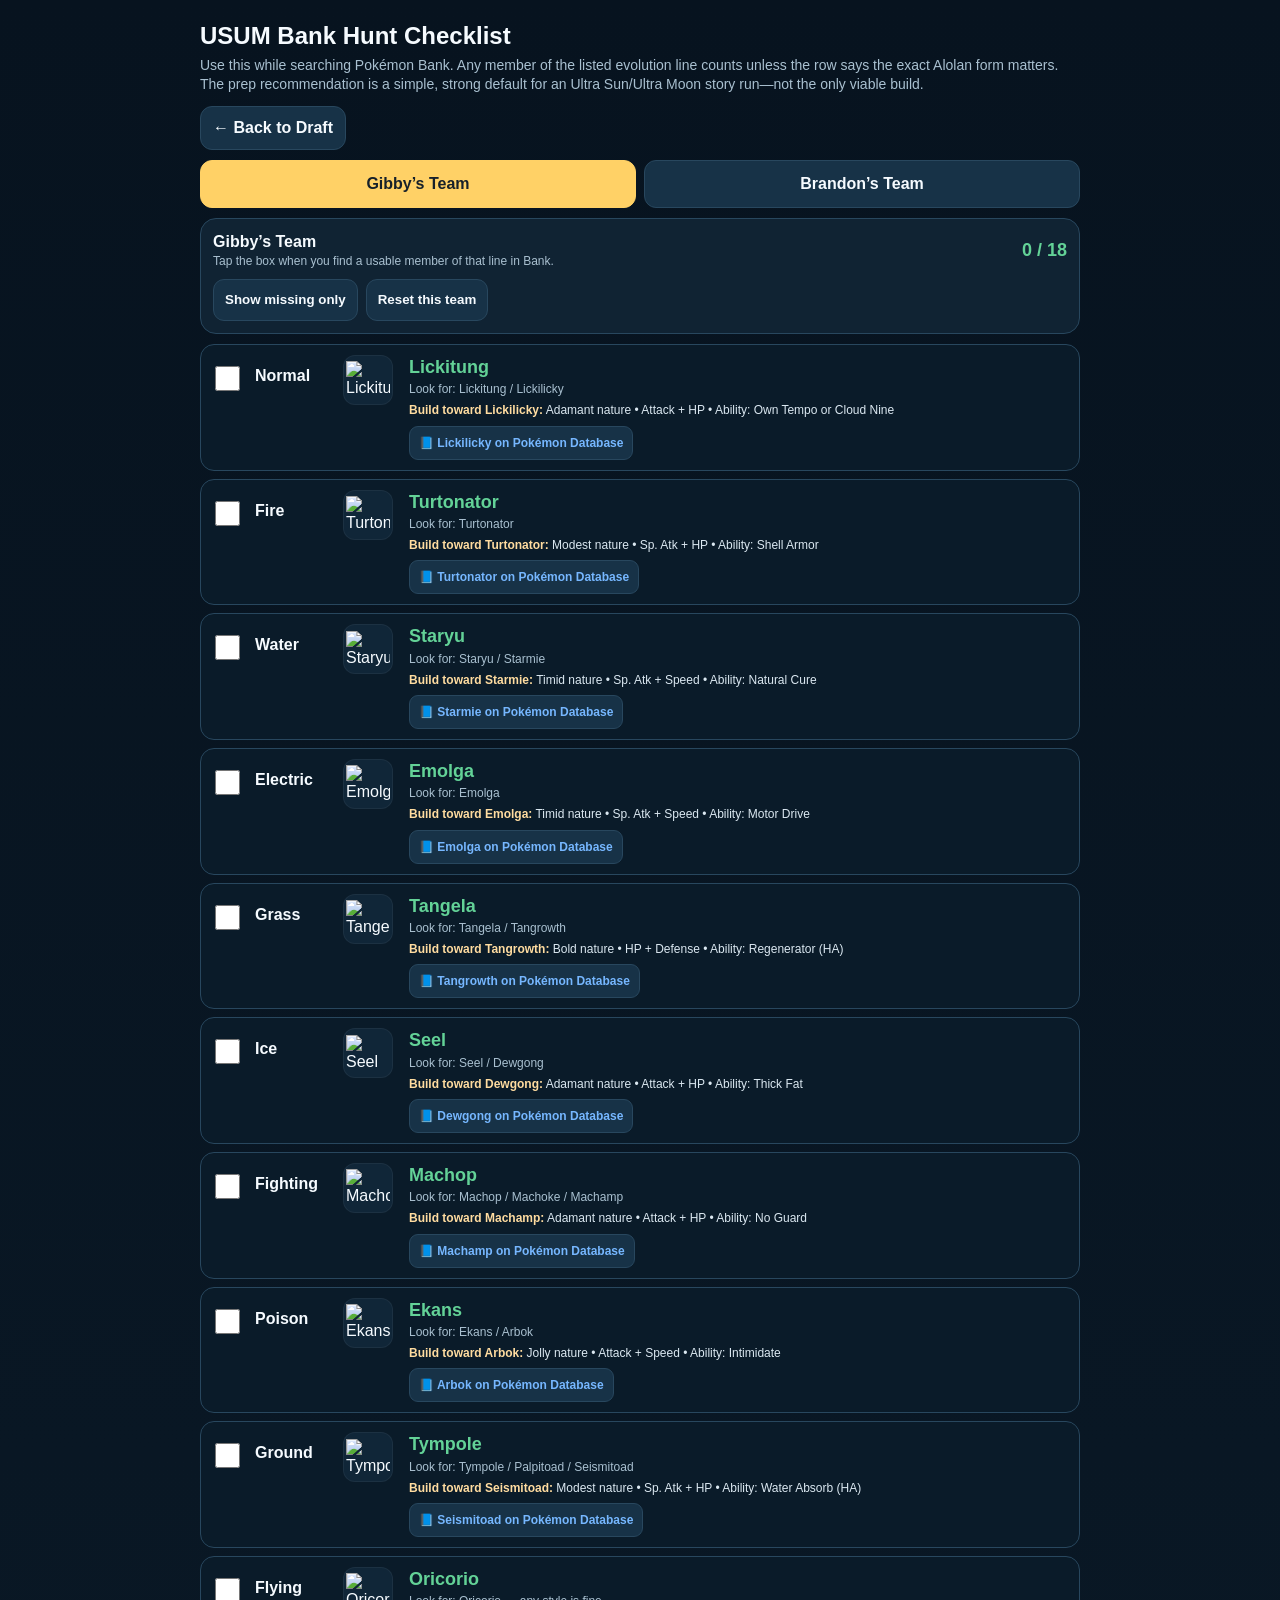
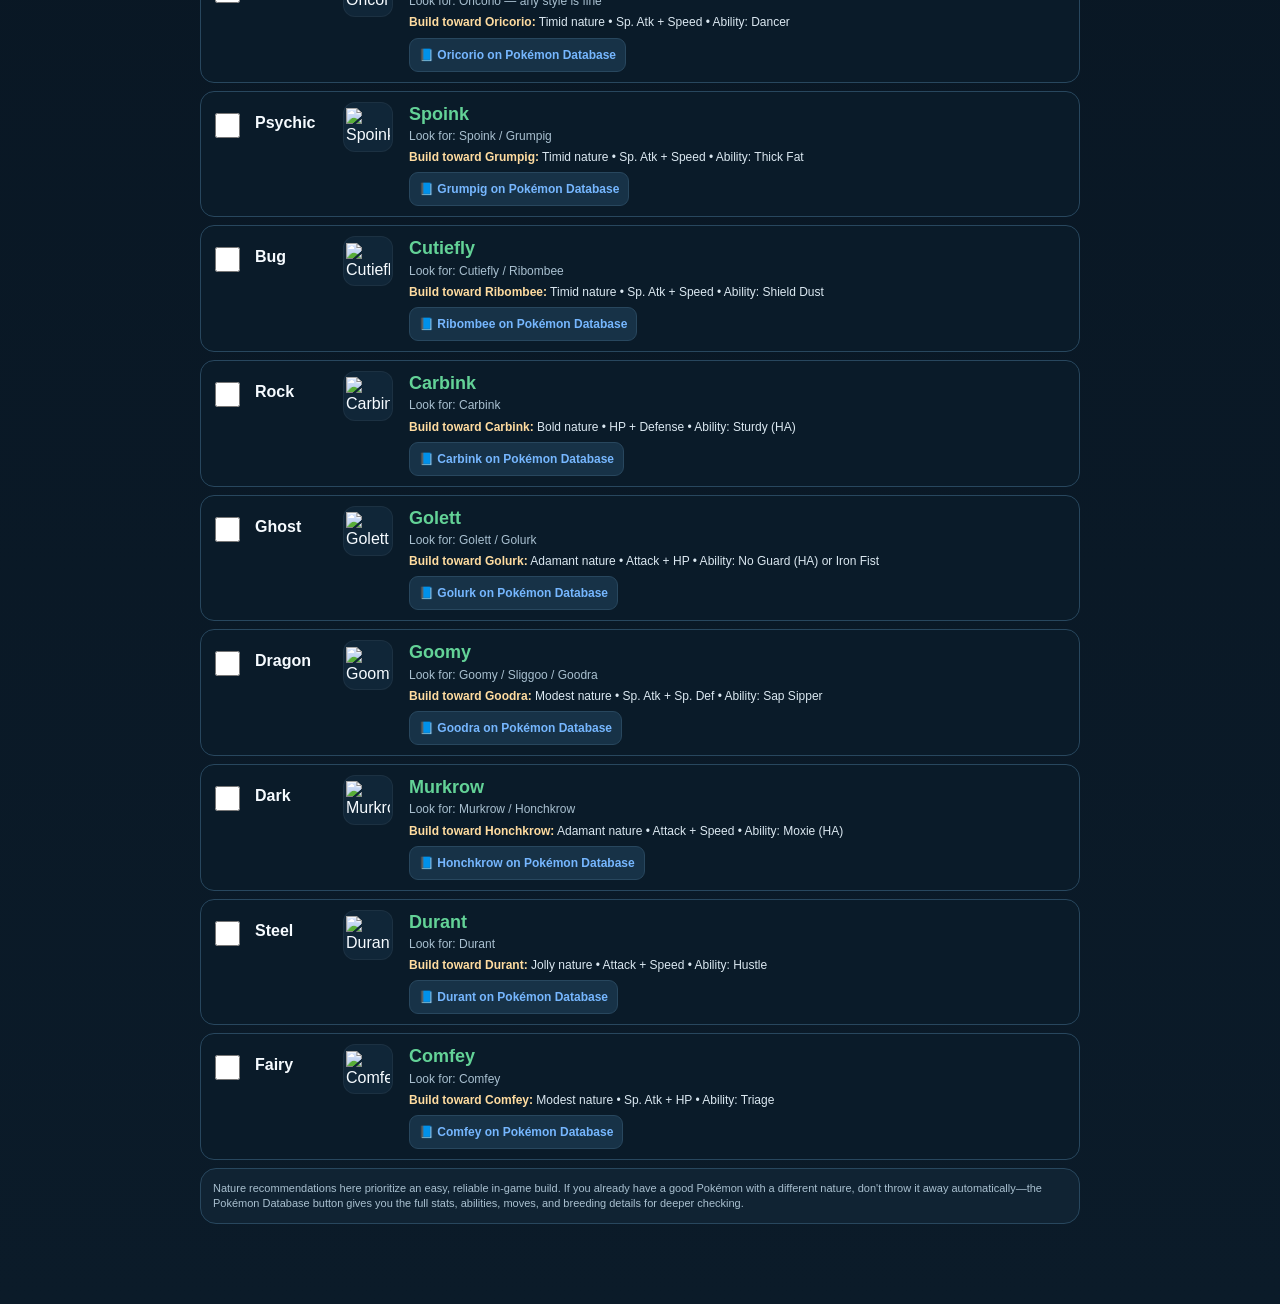
==== bank-checklist.html @ 27e20b9d "Add nature, stat focus, ability, and Pokemon Database links" ====
<!doctype html>
<html lang="en">
<head>
<meta charset="utf-8">
<meta name="viewport" content="width=device-width,initial-scale=1,viewport-fit=cover">
<meta name="theme-color" content="#07131f">
<title>USUM Bank Hunt Checklist</title>
<style>
:root{--bg:#07131f;--panel:#102333;--panel2:#0a1b29;--line:#28475e;--text:#f6fbff;--muted:#a9c0d0;--accent:#ffd166;--good:#63d297;--blue:#76b7ff}
*{box-sizing:border-box}body{margin:0;background:linear-gradient(180deg,#07131f,#0b1b29);color:var(--text);font:16px/1.35 -apple-system,BlinkMacSystemFont,"Segoe UI",Roboto,Arial,sans-serif}
.app{max-width:900px;margin:auto;padding:12px 10px 70px}h1{font-size:24px;margin:8px 0 4px}.sub{color:var(--muted);font-size:14px;margin-bottom:12px}
.nav{display:flex;gap:8px;flex-wrap:wrap;margin-bottom:10px}.btn{display:inline-flex;align-items:center;justify-content:center;min-height:44px;padding:9px 12px;border-radius:12px;border:1px solid var(--line);background:#173247;color:var(--text);text-decoration:none;font-weight:800}
.tabs{display:grid;grid-template-columns:1fr 1fr;gap:8px;margin:10px 0}.tabs button{min-height:48px;border-radius:12px;border:1px solid var(--line);background:#173247;color:var(--text);font-weight:900;font-size:16px}.tabs button.active{background:var(--accent);color:#16202a;border-color:var(--accent)}
.card{background:var(--panel);border:1px solid var(--line);border-radius:16px;padding:12px;margin:10px 0}
.progress{display:flex;justify-content:space-between;gap:10px;align-items:center}.count{font-size:18px;font-weight:900;color:var(--good)}.small{font-size:12px;color:var(--muted)}
.controls{display:flex;gap:8px;flex-wrap:wrap;margin-top:10px}.controls button{min-height:42px;padding:8px 11px;border-radius:11px;border:1px solid var(--line);background:#173247;color:var(--text);font-weight:800}
.list{display:grid;gap:8px}.row{display:grid;grid-template-columns:34px 78px 56px 1fr;gap:10px;align-items:start;background:var(--panel2);border:1px solid var(--line);border-radius:14px;padding:10px;min-height:92px}.row.done{opacity:.55}.row input{width:25px;height:25px;accent-color:#ffd166;margin-top:11px}.type{font-weight:900;margin-top:10px}.sprite{width:50px;height:50px;display:flex;align-items:center;justify-content:center;border-radius:12px;background:#102638;border:1px solid rgba(255,255,255,.05)}.sprite img{max-width:44px;max-height:44px}
.name{font-size:18px;font-weight:850;color:var(--good)}.line{font-size:12px;color:var(--muted);margin-top:2px}.prep{font-size:12px;color:#dbe8f1;margin-top:5px}.prep strong{color:#ffdca0}.exact{font-size:11px;color:#ffdca0;margin-top:4px}
.rowlinks{display:flex;gap:7px;flex-wrap:wrap;margin-top:7px}.db{display:inline-flex;align-items:center;min-height:34px;padding:6px 9px;border-radius:9px;background:#173247;border:1px solid var(--line);color:var(--blue);text-decoration:none;font-size:12px;font-weight:900}.db:active{transform:scale(.98)}
.note{margin-top:8px;color:var(--muted);font-size:11px}
@media(max-width:520px){.row{grid-template-columns:32px 64px 46px 1fr;gap:7px;padding:8px}.type{font-size:13px}.name{font-size:16px}.sprite{width:44px;height:44px}.sprite img{max-width:38px;max-height:38px}.prep,.line{font-size:11px}.db{font-size:11px}}
</style>
</head>
<body><div class="app">
<h1>USUM Bank Hunt Checklist</h1>
<div class="sub">Use this while searching Pokémon Bank. Any member of the listed evolution line counts unless the row says the exact Alolan form matters. The prep recommendation is a simple, strong default for an Ultra Sun/Ultra Moon story run—not the only viable build.</div>
<div class="nav"><a class="btn" href="./">← Back to Draft</a></div>
<div class="tabs"><button id="gibbyTab" class="active">Gibby’s Team</button><button id="brandonTab">Brandon’s Team</button></div>
<div class="card">
  <div class="progress"><div><strong id="teamTitle">Gibby’s Team</strong><div class="small">Tap the box when you find a usable member of that line in Bank.</div></div><div class="count" id="count">0 / 18</div></div>
  <div class="controls"><button id="missingOnly">Show missing only</button><button id="reset">Reset this team</button></div>
</div>
<div class="list" id="list"></div>
<div class="card note">Nature recommendations here prioritize an easy, reliable in-game build. If you already have a good Pokémon with a different nature, don't throw it away automatically—the Pokémon Database button gives you the full stats, abilities, moves, and breeding details for deeper checking.</div>
</div>
<script>
var TEAMS={
 gibby:[
  ["Normal","Lickitung","Lickitung / Lickilicky",108,false,"Lickilicky","Adamant","Attack + HP","Own Tempo or Cloud Nine","lickilicky"],
  ["Fire","Turtonator","Turtonator",776,false,"Turtonator","Modest","Sp. Atk + HP","Shell Armor","turtonator"],
  ["Water","Staryu","Staryu / Starmie",120,false,"Starmie","Timid","Sp. Atk + Speed","Natural Cure","starmie"],
  ["Electric","Emolga","Emolga",587,false,"Emolga","Timid","Sp. Atk + Speed","Motor Drive","emolga"],
  ["Grass","Tangela","Tangela / Tangrowth",114,false,"Tangrowth","Bold","HP + Defense","Regenerator (HA)","tangrowth"],
  ["Ice","Seel","Seel / Dewgong",86,false,"Dewgong","Adamant","Attack + HP","Thick Fat","dewgong"],
  ["Fighting","Machop","Machop / Machoke / Machamp",66,false,"Machamp","Adamant","Attack + HP","No Guard","machamp"],
  ["Poison","Ekans","Ekans / Arbok",23,false,"Arbok","Jolly","Attack + Speed","Intimidate","arbok"],
  ["Ground","Tympole","Tympole / Palpitoad / Seismitoad",535,false,"Seismitoad","Modest","Sp. Atk + HP","Water Absorb (HA)","seismitoad"],
  ["Flying","Oricorio","Oricorio — any style is fine",741,false,"Oricorio","Timid","Sp. Atk + Speed","Dancer","oricorio"],
  ["Psychic","Spoink","Spoink / Grumpig",325,false,"Grumpig","Timid","Sp. Atk + Speed","Thick Fat","grumpig"],
  ["Bug","Cutiefly","Cutiefly / Ribombee",742,false,"Ribombee","Timid","Sp. Atk + Speed","Shield Dust","ribombee"],
  ["Rock","Carbink","Carbink",703,false,"Carbink","Bold","HP + Defense","Sturdy (HA)","carbink"],
  ["Ghost","Golett","Golett / Golurk",622,false,"Golurk","Adamant","Attack + HP","No Guard (HA) or Iron Fist","golurk"],
  ["Dragon","Goomy","Goomy / Sliggoo / Goodra",704,false,"Goodra","Modest","Sp. Atk + Sp. Def","Sap Sipper","goodra"],
  ["Dark","Murkrow","Murkrow / Honchkrow",198,false,"Honchkrow","Adamant","Attack + Speed","Moxie (HA)","honchkrow"],
  ["Steel","Durant","Durant",632,false,"Durant","Jolly","Attack + Speed","Hustle","durant"],
  ["Fairy","Comfey","Comfey",764,false,"Comfey","Modest","Sp. Atk + HP","Triage","comfey"]
 ],
 brandon:[
  ["Normal","Kecleon","Kecleon",352,false,"Kecleon","Adamant","Attack + HP","Protean (HA)","kecleon"],
  ["Fire","Heatmor","Heatmor",631,false,"Heatmor","Modest","Sp. Atk + HP","Flash Fire","heatmor"],
  ["Water","Pyukumuku","Pyukumuku",771,false,"Pyukumuku","Bold","HP + Defense","Unaware (HA)","pyukumuku"],
  ["Electric","Pachirisu","Pachirisu",417,false,"Pachirisu","Careful","HP + Sp. Def","Volt Absorb (HA)","pachirisu"],
  ["Grass","Petilil","Petilil / Lilligant",548,false,"Lilligant","Timid","Sp. Atk + Speed","Own Tempo","lilligant"],
  ["Ice","Eevee","Eevee / Glaceon",133,false,"Glaceon","Modest","Sp. Atk + HP","Snow Cloak","glaceon"],
  ["Fighting","Makuhita","Makuhita / Hariyama",296,false,"Hariyama","Adamant","Attack + HP","Guts","hariyama"],
  ["Poison","Grimer (Alolan)","Alolan Grimer / Alolan Muk",88,true,"Alolan Muk","Careful","HP + Sp. Def","Poison Touch","muk"],
  ["Ground","Sandygast","Sandygast / Palossand",769,false,"Palossand","Bold","HP + Defense","Water Compaction","palossand"],
  ["Flying","Chatot","Chatot",441,false,"Chatot","Timid","Sp. Atk + Speed","Keen Eye or Tangled Feet","chatot"],
  ["Psychic","Bruxish","Bruxish",779,false,"Bruxish","Jolly","Attack + Speed","Strong Jaw","bruxish"],
  ["Bug","Wimpod","Wimpod / Golisopod",767,false,"Golisopod","Adamant","Attack + HP","Emergency Exit","golisopod"],
  ["Rock","Shuckle","Shuckle",213,false,"Shuckle","Bold","HP + Defense","Sturdy","shuckle"],
  ["Ghost","Misdreavus","Misdreavus / Mismagius",200,false,"Mismagius","Timid","Sp. Atk + Speed","Levitate","mismagius"],
  ["Dragon","Exeggcute","Exeggcute / Alolan Exeggutor",102,false,"Alolan Exeggutor","Modest","Sp. Atk + HP","Harvest (HA)","exeggutor"],
  ["Dark","Meowth (Alolan)","Alolan Meowth / Alolan Persian",52,true,"Alolan Persian","Timid","Speed + HP / Sp. Atk","Fur Coat","persian"],
  ["Steel","Togedemaru","Togedemaru",777,false,"Togedemaru","Jolly","Attack + Speed","Iron Barbs or Lightning Rod","togedemaru"],
  ["Fairy","Swirlix","Swirlix / Slurpuff",684,false,"Slurpuff","Adamant","Attack + Speed","Unburden (HA)","slurpuff"]
 ]
};
var active="gibby",missing=false;
var key="usum-bank-hunt-v1";
var saved=JSON.parse(localStorage.getItem(key)||'{"gibby":[],"brandon":[]}');
saved.gibby=saved.gibby||[];saved.brandon=saved.brandon||[];
function spriteUrl(n,name){
 var ids={"Grimer (Alolan)":"grimeralola","Meowth (Alolan)":"meowthalola"};
 return ids[name] ? "https://play.pokemonshowdown.com/sprites/dex/"+ids[name]+".png" : "https://raw.githubusercontent.com/PokeAPI/sprites/master/sprites/pokemon/"+n+".png";
}
function dbUrl(slug){return "https://pokemondb.net/pokedex/"+slug}
function save(){localStorage.setItem(key,JSON.stringify(saved))}
function render(){
 document.getElementById("gibbyTab").classList.toggle("active",active==="gibby");
 document.getElementById("brandonTab").classList.toggle("active",active==="brandon");
 document.getElementById("teamTitle").textContent=active==="gibby"?"Gibby’s Team":"Brandon’s Team";
 var rows=TEAMS[active],found=new Set(saved[active]);
 document.getElementById("count").textContent=found.size+" / 18";
 document.getElementById("missingOnly").textContent=missing?"Show all":"Show missing only";
 document.getElementById("list").innerHTML=rows.map(function(r,i){
   var type=r[0],name=r[1],line=r[2],num=r[3],exact=r[4],target=r[5],nature=r[6],focus=r[7],ability=r[8],slug=r[9],done=found.has(i);
   if(missing&&done)return "";
   return '<label class="row '+(done?'done':'')+'"><input type="checkbox" data-i="'+i+'" '+(done?'checked':'')+'><div class="type">'+type+'</div><div class="sprite"><img src="'+spriteUrl(num,name)+'" alt="'+name+'" loading="lazy"></div><div><div class="name">'+name+'</div><div class="line">Look for: '+line+'</div><div class="prep"><strong>Build toward '+target+':</strong> '+nature+' nature • '+focus+' • Ability: '+ability+'</div>'+(exact?'<div class="exact">⚠ Exact Alolan form matters in Bank</div>':'')+'<div class="rowlinks"><a class="db" href="'+dbUrl(slug)+'" target="_blank" rel="noopener">📘 '+target+' on Pokémon Database</a></div></div></label>';
 }).join("");
 document.querySelectorAll('input[data-i]').forEach(function(cb){cb.onchange=function(){
   var i=Number(cb.dataset.i),arr=new Set(saved[active]);if(cb.checked)arr.add(i);else arr.delete(i);saved[active]=Array.from(arr);save();render();
 }});
}
document.getElementById("gibbyTab").onclick=function(){active="gibby";render()};
document.getElementById("brandonTab").onclick=function(){active="brandon";render()};
document.getElementById("missingOnly").onclick=function(){missing=!missing;render()};
document.getElementById("reset").onclick=function(){if(confirm("Reset this team’s Bank checklist?")){saved[active]=[];save();render()}};
render();
</script>
</body></html>
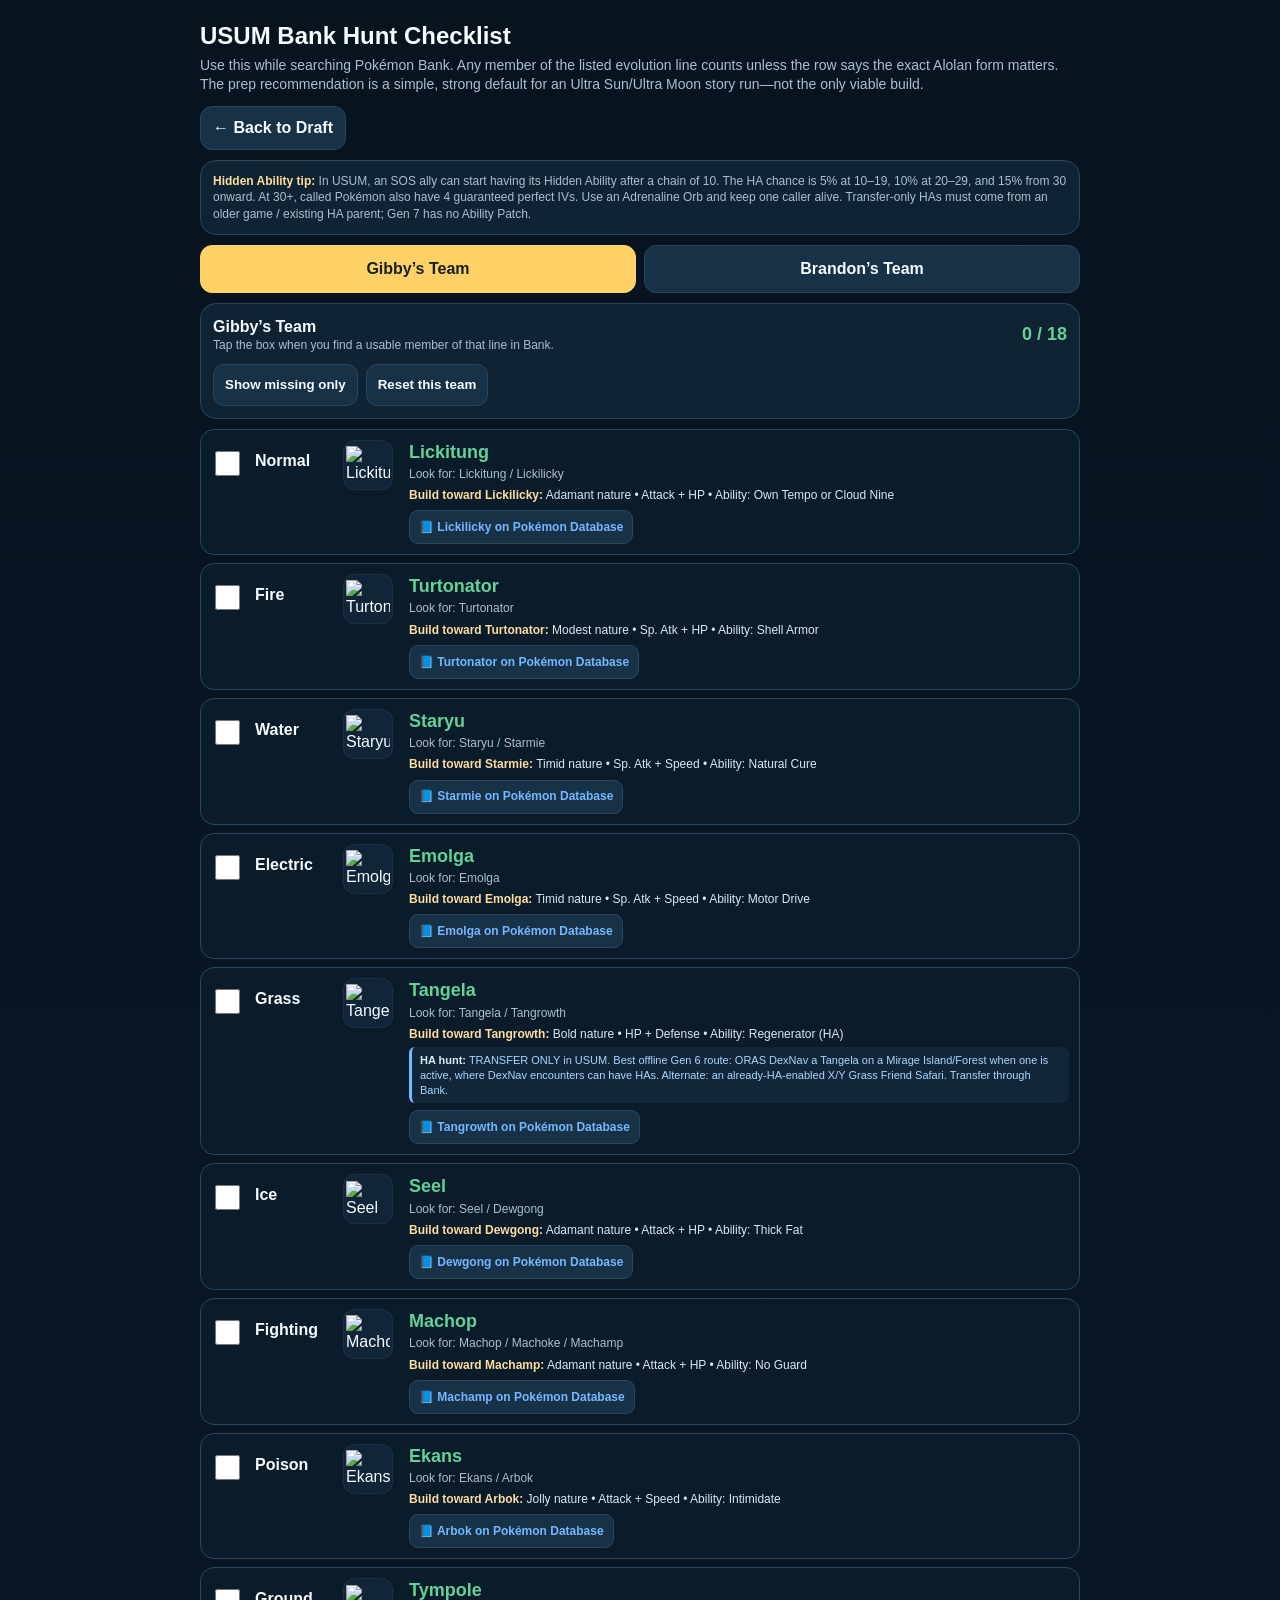
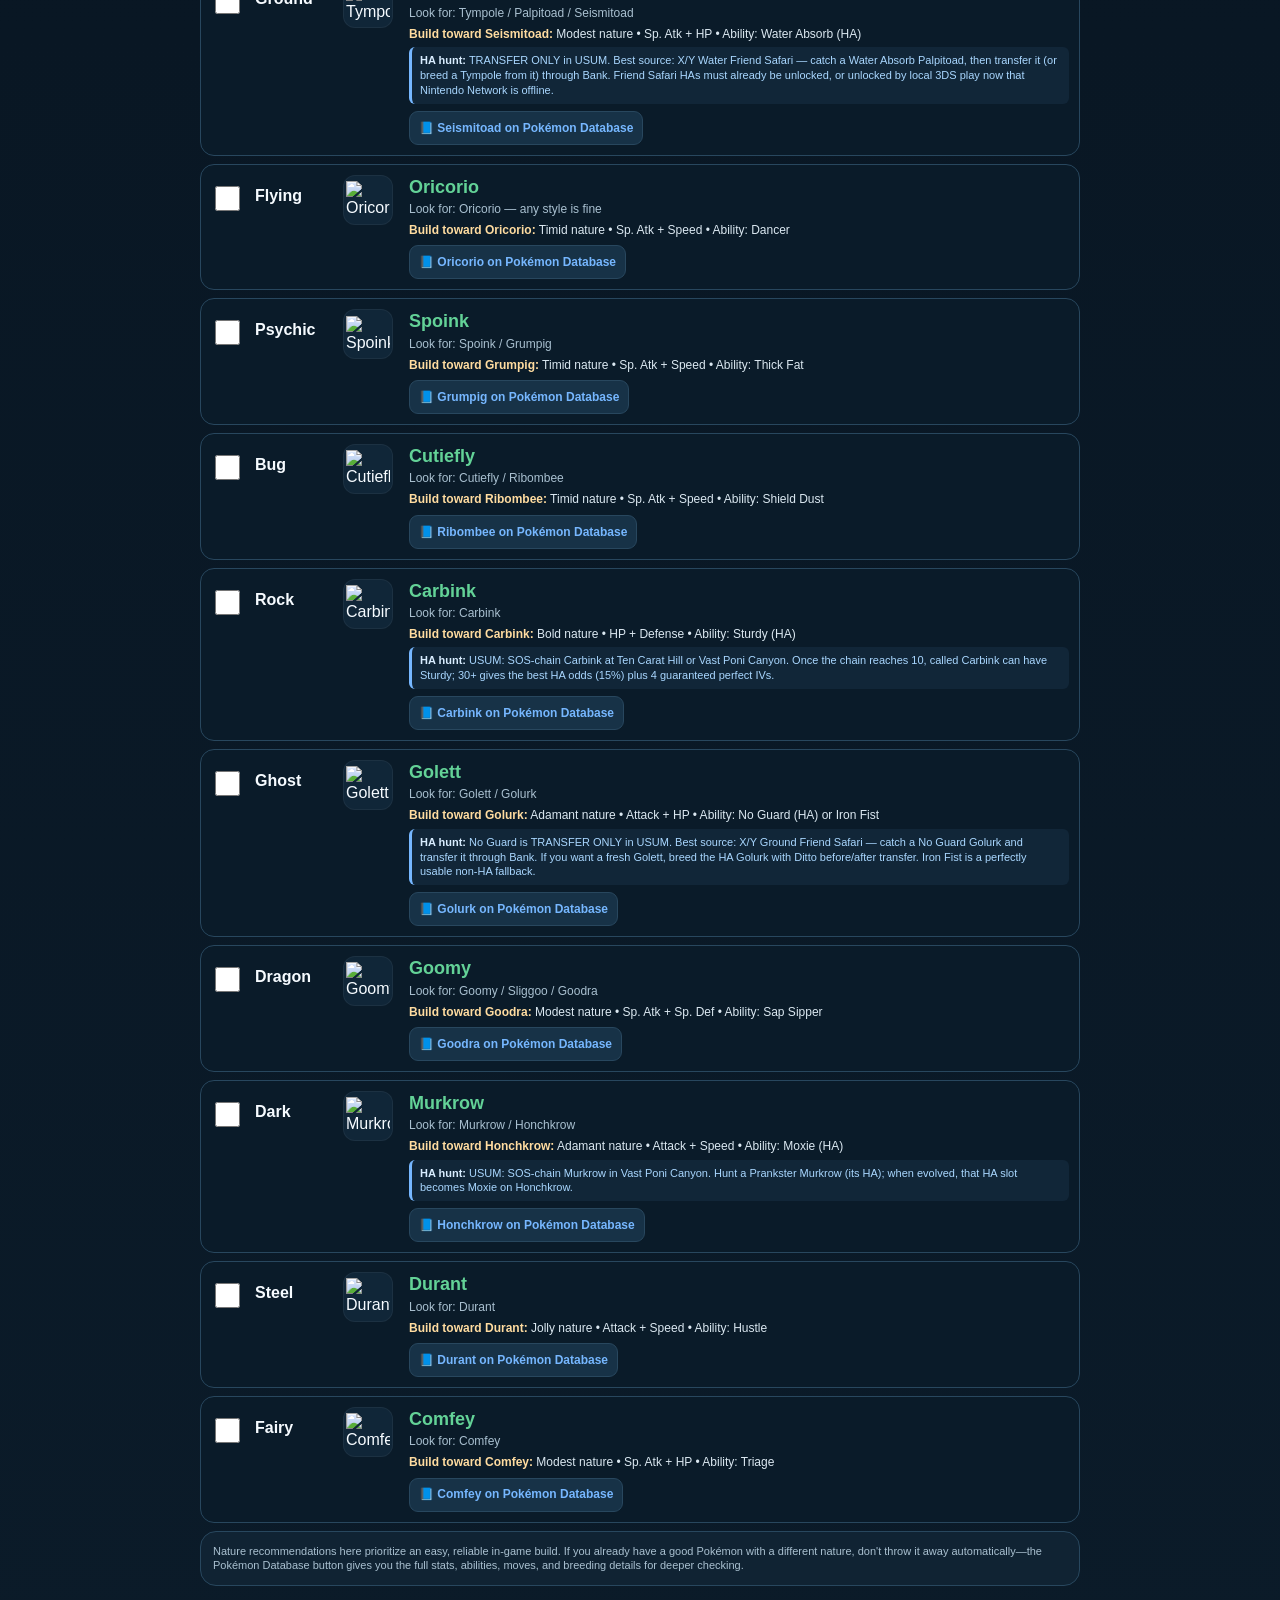
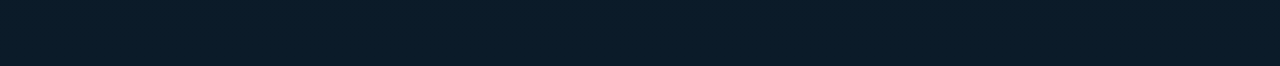
==== commit 62559074: "Add Hidden Ability acquisition routes to Bank checklist" ====
--- a/bank-checklist.html
+++ b/bank-checklist.html
@@ -15,7 +15,7 @@
 .progress{display:flex;justify-content:space-between;gap:10px;align-items:center}.count{font-size:18px;font-weight:900;color:var(--good)}.small{font-size:12px;color:var(--muted)}
 .controls{display:flex;gap:8px;flex-wrap:wrap;margin-top:10px}.controls button{min-height:42px;padding:8px 11px;border-radius:11px;border:1px solid var(--line);background:#173247;color:var(--text);font-weight:800}
 .list{display:grid;gap:8px}.row{display:grid;grid-template-columns:34px 78px 56px 1fr;gap:10px;align-items:start;background:var(--panel2);border:1px solid var(--line);border-radius:14px;padding:10px;min-height:92px}.row.done{opacity:.55}.row input{width:25px;height:25px;accent-color:#ffd166;margin-top:11px}.type{font-weight:900;margin-top:10px}.sprite{width:50px;height:50px;display:flex;align-items:center;justify-content:center;border-radius:12px;background:#102638;border:1px solid rgba(255,255,255,.05)}.sprite img{max-width:44px;max-height:44px}
-.name{font-size:18px;font-weight:850;color:var(--good)}.line{font-size:12px;color:var(--muted);margin-top:2px}.prep{font-size:12px;color:#dbe8f1;margin-top:5px}.prep strong{color:#ffdca0}.exact{font-size:11px;color:#ffdca0;margin-top:4px}
+.name{font-size:18px;font-weight:850;color:var(--good)}.line{font-size:12px;color:var(--muted);margin-top:2px}.prep{font-size:12px;color:#dbe8f1;margin-top:5px}.prep strong{color:#ffdca0}.exact{font-size:11px;color:#ffdca0;margin-top:4px}.haSource{font-size:11px;line-height:1.35;color:#a9d7ff;margin-top:5px;padding:6px 8px;border-left:3px solid #76b7ff;background:rgba(118,183,255,.07);border-radius:6px}.haSource strong{color:#d9edff}
 .rowlinks{display:flex;gap:7px;flex-wrap:wrap;margin-top:7px}.db{display:inline-flex;align-items:center;min-height:34px;padding:6px 9px;border-radius:9px;background:#173247;border:1px solid var(--line);color:var(--blue);text-decoration:none;font-size:12px;font-weight:900}.db:active{transform:scale(.98)}
 .note{margin-top:8px;color:var(--muted);font-size:11px}
 @media(max-width:520px){.row{grid-template-columns:32px 64px 46px 1fr;gap:7px;padding:8px}.type{font-size:13px}.name{font-size:16px}.sprite{width:44px;height:44px}.sprite img{max-width:38px;max-height:38px}.prep,.line{font-size:11px}.db{font-size:11px}}
@@ -24,7 +24,7 @@
 <body><div class="app">
 <h1>USUM Bank Hunt Checklist</h1>
 <div class="sub">Use this while searching Pokémon Bank. Any member of the listed evolution line counts unless the row says the exact Alolan form matters. The prep recommendation is a simple, strong default for an Ultra Sun/Ultra Moon story run—not the only viable build.</div>
-<div class="nav"><a class="btn" href="./">← Back to Draft</a></div>
+<div class="nav"><a class="btn" href="./">← Back to Draft</a></div><div class="card small"><strong style="color:#ffdca0">Hidden Ability tip:</strong> In USUM, an SOS ally can start having its Hidden Ability after a chain of 10. The HA chance is 5% at 10–19, 10% at 20–29, and 15% from 30 onward. At 30+, called Pokémon also have 4 guaranteed perfect IVs. Use an Adrenaline Orb and keep one caller alive. Transfer-only HAs must come from an older game / existing HA parent; Gen 7 has no Ability Patch.</div>
 <div class="tabs"><button id="gibbyTab" class="active">Gibby’s Team</button><button id="brandonTab">Brandon’s Team</button></div>
 <div class="card">
   <div class="progress"><div><strong id="teamTitle">Gibby’s Team</strong><div class="small">Tap the box when you find a usable member of that line in Bank.</div></div><div class="count" id="count">0 / 18</div></div>
@@ -40,26 +40,26 @@
   ["Fire","Turtonator","Turtonator",776,false,"Turtonator","Modest","Sp. Atk + HP","Shell Armor","turtonator"],
   ["Water","Staryu","Staryu / Starmie",120,false,"Starmie","Timid","Sp. Atk + Speed","Natural Cure","starmie"],
   ["Electric","Emolga","Emolga",587,false,"Emolga","Timid","Sp. Atk + Speed","Motor Drive","emolga"],
-  ["Grass","Tangela","Tangela / Tangrowth",114,false,"Tangrowth","Bold","HP + Defense","Regenerator (HA)","tangrowth"],
+  ["Grass","Tangela","Tangela / Tangrowth",114,false,"Tangrowth","Bold","HP + Defense","Regenerator (HA)","tangrowth","TRANSFER ONLY in USUM. Best offline Gen 6 route: ORAS DexNav a Tangela on a Mirage Island/Forest when one is active, where DexNav encounters can have HAs. Alternate: an already-HA-enabled X/Y Grass Friend Safari. Transfer through Bank."],
   ["Ice","Seel","Seel / Dewgong",86,false,"Dewgong","Adamant","Attack + HP","Thick Fat","dewgong"],
   ["Fighting","Machop","Machop / Machoke / Machamp",66,false,"Machamp","Adamant","Attack + HP","No Guard","machamp"],
   ["Poison","Ekans","Ekans / Arbok",23,false,"Arbok","Jolly","Attack + Speed","Intimidate","arbok"],
-  ["Ground","Tympole","Tympole / Palpitoad / Seismitoad",535,false,"Seismitoad","Modest","Sp. Atk + HP","Water Absorb (HA)","seismitoad"],
+  ["Ground","Tympole","Tympole / Palpitoad / Seismitoad",535,false,"Seismitoad","Modest","Sp. Atk + HP","Water Absorb (HA)","seismitoad","TRANSFER ONLY in USUM. Best source: X/Y Water Friend Safari — catch a Water Absorb Palpitoad, then transfer it (or breed a Tympole from it) through Bank. Friend Safari HAs must already be unlocked, or unlocked by local 3DS play now that Nintendo Network is offline."],
   ["Flying","Oricorio","Oricorio — any style is fine",741,false,"Oricorio","Timid","Sp. Atk + Speed","Dancer","oricorio"],
   ["Psychic","Spoink","Spoink / Grumpig",325,false,"Grumpig","Timid","Sp. Atk + Speed","Thick Fat","grumpig"],
   ["Bug","Cutiefly","Cutiefly / Ribombee",742,false,"Ribombee","Timid","Sp. Atk + Speed","Shield Dust","ribombee"],
-  ["Rock","Carbink","Carbink",703,false,"Carbink","Bold","HP + Defense","Sturdy (HA)","carbink"],
-  ["Ghost","Golett","Golett / Golurk",622,false,"Golurk","Adamant","Attack + HP","No Guard (HA) or Iron Fist","golurk"],
+  ["Rock","Carbink","Carbink",703,false,"Carbink","Bold","HP + Defense","Sturdy (HA)","carbink","USUM: SOS-chain Carbink at Ten Carat Hill or Vast Poni Canyon. Once the chain reaches 10, called Carbink can have Sturdy; 30+ gives the best HA odds (15%) plus 4 guaranteed perfect IVs."],
+  ["Ghost","Golett","Golett / Golurk",622,false,"Golurk","Adamant","Attack + HP","No Guard (HA) or Iron Fist","golurk","No Guard is TRANSFER ONLY in USUM. Best source: X/Y Ground Friend Safari — catch a No Guard Golurk and transfer it through Bank. If you want a fresh Golett, breed the HA Golurk with Ditto before/after transfer. Iron Fist is a perfectly usable non-HA fallback."],
   ["Dragon","Goomy","Goomy / Sliggoo / Goodra",704,false,"Goodra","Modest","Sp. Atk + Sp. Def","Sap Sipper","goodra"],
-  ["Dark","Murkrow","Murkrow / Honchkrow",198,false,"Honchkrow","Adamant","Attack + Speed","Moxie (HA)","honchkrow"],
+  ["Dark","Murkrow","Murkrow / Honchkrow",198,false,"Honchkrow","Adamant","Attack + Speed","Moxie (HA)","honchkrow","USUM: SOS-chain Murkrow in Vast Poni Canyon. Hunt a Prankster Murkrow (its HA); when evolved, that HA slot becomes Moxie on Honchkrow."],
   ["Steel","Durant","Durant",632,false,"Durant","Jolly","Attack + Speed","Hustle","durant"],
   ["Fairy","Comfey","Comfey",764,false,"Comfey","Modest","Sp. Atk + HP","Triage","comfey"]
  ],
  brandon:[
-  ["Normal","Kecleon","Kecleon",352,false,"Kecleon","Adamant","Attack + HP","Protean (HA)","kecleon"],
+  ["Normal","Kecleon","Kecleon",352,false,"Kecleon","Adamant","Attack + HP","Protean (HA)","kecleon","TRANSFER ONLY in USUM. Easiest guaranteed source: ORAS after the Delta Episode — the hidden Kecleon behind the astronaut board in the Mossdeep Space Center has Protean. Catch it and send it through Bank."],
   ["Fire","Heatmor","Heatmor",631,false,"Heatmor","Modest","Sp. Atk + HP","Flash Fire","heatmor"],
-  ["Water","Pyukumuku","Pyukumuku",771,false,"Pyukumuku","Bold","HP + Defense","Unaware (HA)","pyukumuku"],
-  ["Electric","Pachirisu","Pachirisu",417,false,"Pachirisu","Careful","HP + Sp. Def","Volt Absorb (HA)","pachirisu"],
+  ["Water","Pyukumuku","Pyukumuku",771,false,"Pyukumuku","Bold","HP + Defense","Unaware (HA)","pyukumuku","USUM: SOS-chain Pyukumuku on Route 7 or Hano Beach. After chain 10, called Pyukumuku can have Unaware; chain 30+ for the best HA odds and 4 guaranteed perfect IVs."],
+  ["Electric","Pachirisu","Pachirisu",417,false,"Pachirisu","Careful","HP + Sp. Def","Volt Absorb (HA)","pachirisu","TRANSFER ONLY in USUM. Best source: X/Y Electric Friend Safari with Pachirisu, if that Safari already has HAs unlocked. Otherwise the practical route is trade/breed from an existing Volt Absorb Pachirisu and transfer through Bank."],
   ["Grass","Petilil","Petilil / Lilligant",548,false,"Lilligant","Timid","Sp. Atk + Speed","Own Tempo","lilligant"],
   ["Ice","Eevee","Eevee / Glaceon",133,false,"Glaceon","Modest","Sp. Atk + HP","Snow Cloak","glaceon"],
   ["Fighting","Makuhita","Makuhita / Hariyama",296,false,"Hariyama","Adamant","Attack + HP","Guts","hariyama"],
@@ -70,10 +70,10 @@
   ["Bug","Wimpod","Wimpod / Golisopod",767,false,"Golisopod","Adamant","Attack + HP","Emergency Exit","golisopod"],
   ["Rock","Shuckle","Shuckle",213,false,"Shuckle","Bold","HP + Defense","Sturdy","shuckle"],
   ["Ghost","Misdreavus","Misdreavus / Mismagius",200,false,"Mismagius","Timid","Sp. Atk + Speed","Levitate","mismagius"],
-  ["Dragon","Exeggcute","Exeggcute / Alolan Exeggutor",102,false,"Alolan Exeggutor","Modest","Sp. Atk + HP","Harvest (HA)","exeggutor"],
+  ["Dragon","Exeggcute","Exeggcute / Alolan Exeggutor",102,false,"Alolan Exeggutor","Modest","Sp. Atk + HP","Harvest (HA)","exeggutor","USUM: SOS-chain Exeggcute at Ancient Poni Path, Exeggutor Island, or Poni Wilds. Catch a Harvest Exeggcute; evolving it in Alola gives Alolan Exeggutor while keeping the HA slot."],
   ["Dark","Meowth (Alolan)","Alolan Meowth / Alolan Persian",52,true,"Alolan Persian","Timid","Speed + HP / Sp. Atk","Fur Coat","persian"],
   ["Steel","Togedemaru","Togedemaru",777,false,"Togedemaru","Jolly","Attack + Speed","Iron Barbs or Lightning Rod","togedemaru"],
-  ["Fairy","Swirlix","Swirlix / Slurpuff",684,false,"Slurpuff","Adamant","Attack + Speed","Unburden (HA)","slurpuff"]
+  ["Fairy","Swirlix","Swirlix / Slurpuff",684,false,"Slurpuff","Adamant","Attack + Speed","Unburden (HA)","slurpuff","TRANSFER ONLY in USUM. Best source: X/Y Fairy Friend Safari — catch an Unburden Swirlix, then transfer it through Bank. If you do not have an already-HA-enabled Safari, trade/breed from an existing HA Swirlix is the simplest route."]
  ]
 };
 var active="gibby",missing=false;
@@ -94,9 +94,9 @@
  document.getElementById("count").textContent=found.size+" / 18";
  document.getElementById("missingOnly").textContent=missing?"Show all":"Show missing only";
  document.getElementById("list").innerHTML=rows.map(function(r,i){
-   var type=r[0],name=r[1],line=r[2],num=r[3],exact=r[4],target=r[5],nature=r[6],focus=r[7],ability=r[8],slug=r[9],done=found.has(i);
+   var type=r[0],name=r[1],line=r[2],num=r[3],exact=r[4],target=r[5],nature=r[6],focus=r[7],ability=r[8],slug=r[9],haSource=r[10]||"",done=found.has(i);
    if(missing&&done)return "";
-   return '<label class="row '+(done?'done':'')+'"><input type="checkbox" data-i="'+i+'" '+(done?'checked':'')+'><div class="type">'+type+'</div><div class="sprite"><img src="'+spriteUrl(num,name)+'" alt="'+name+'" loading="lazy"></div><div><div class="name">'+name+'</div><div class="line">Look for: '+line+'</div><div class="prep"><strong>Build toward '+target+':</strong> '+nature+' nature • '+focus+' • Ability: '+ability+'</div>'+(exact?'<div class="exact">⚠ Exact Alolan form matters in Bank</div>':'')+'<div class="rowlinks"><a class="db" href="'+dbUrl(slug)+'" target="_blank" rel="noopener">📘 '+target+' on Pokémon Database</a></div></div></label>';
+   return '<label class="row '+(done?'done':'')+'"><input type="checkbox" data-i="'+i+'" '+(done?'checked':'')+'><div class="type">'+type+'</div><div class="sprite"><img src="'+spriteUrl(num,name)+'" alt="'+name+'" loading="lazy"></div><div><div class="name">'+name+'</div><div class="line">Look for: '+line+'</div><div class="prep"><strong>Build toward '+target+':</strong> '+nature+' nature • '+focus+' • Ability: '+ability+'</div>'+(haSource?'<div class="haSource"><strong>HA hunt:</strong> '+haSource+'</div>':'')+(exact?'<div class="exact">⚠ Exact Alolan form matters in Bank</div>':'')+'<div class="rowlinks"><a class="db" href="'+dbUrl(slug)+'" target="_blank" rel="noopener">📘 '+target+' on Pokémon Database</a></div></div></label>';
  }).join("");
  document.querySelectorAll('input[data-i]').forEach(function(cb){cb.onchange=function(){
    var i=Number(cb.dataset.i),arr=new Set(saved[active]);if(cb.checked)arr.add(i);else arr.delete(i);saved[active]=Array.from(arr);save();render();
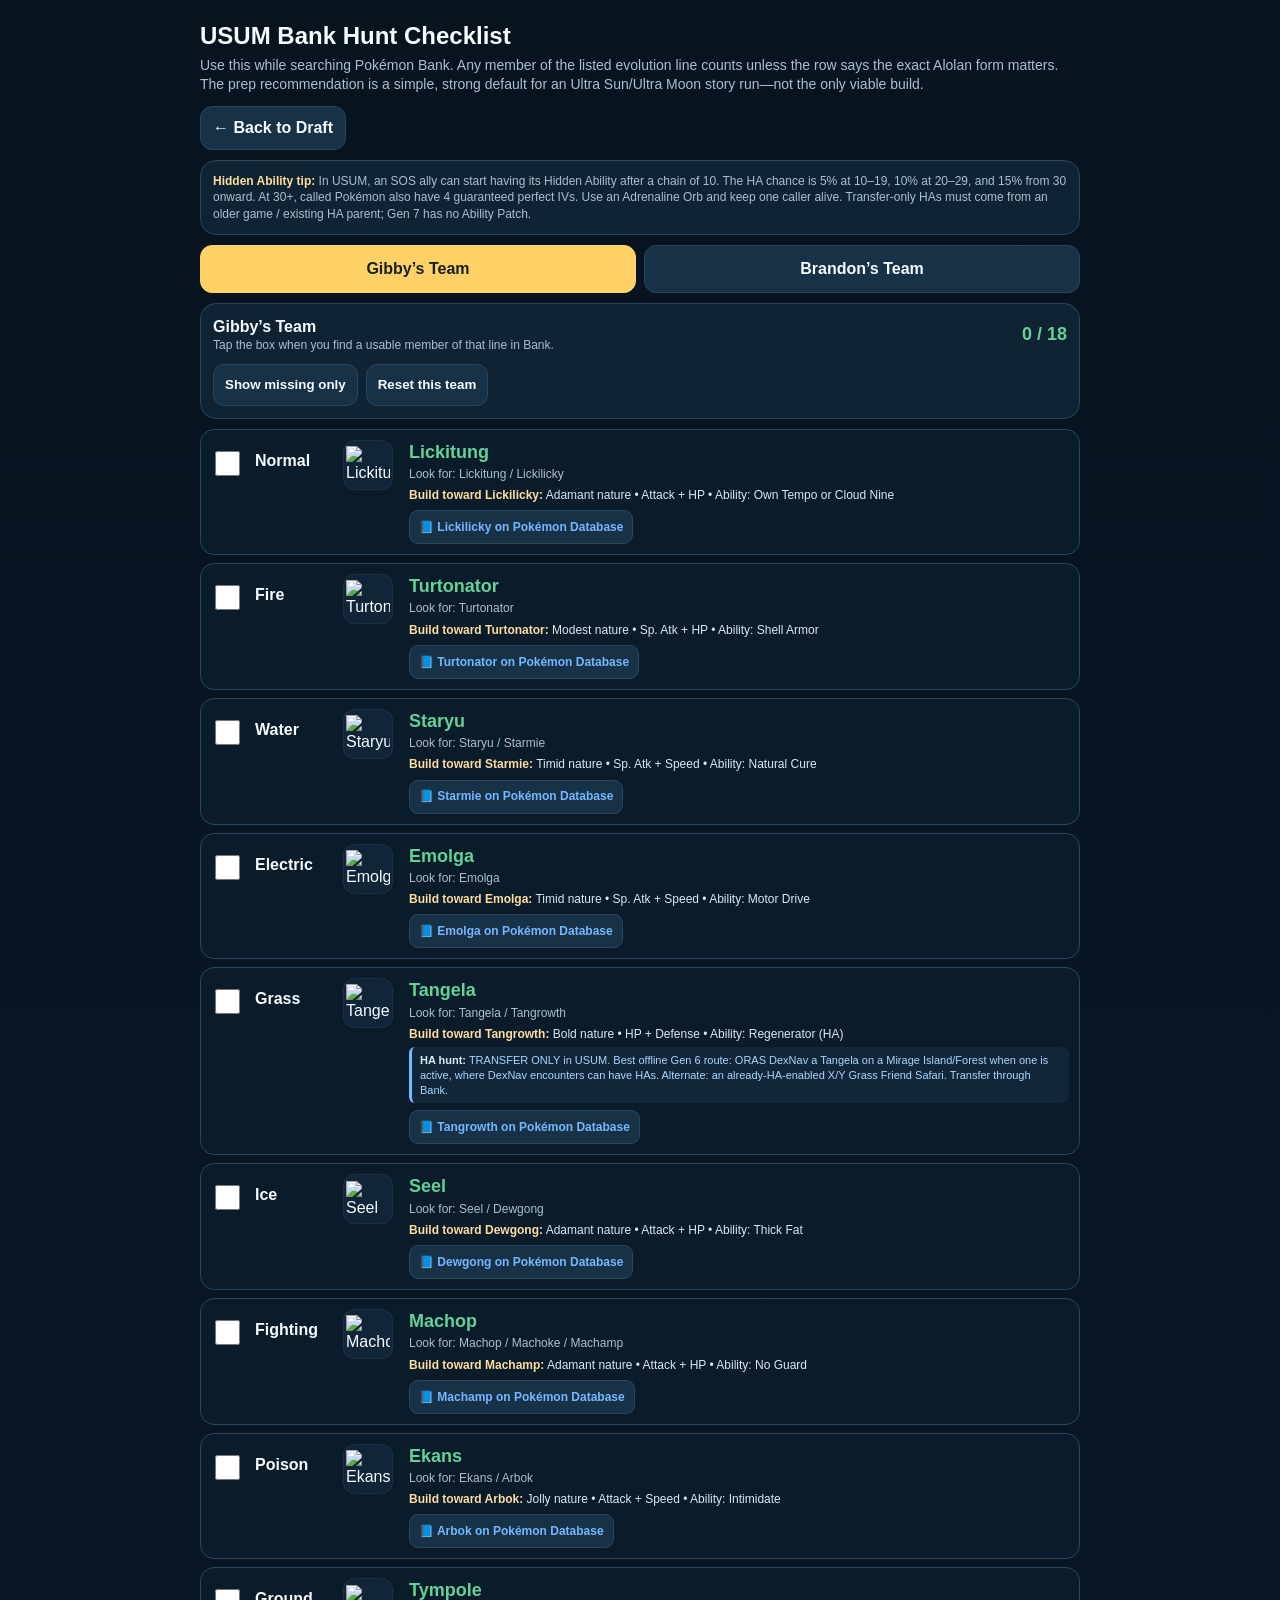
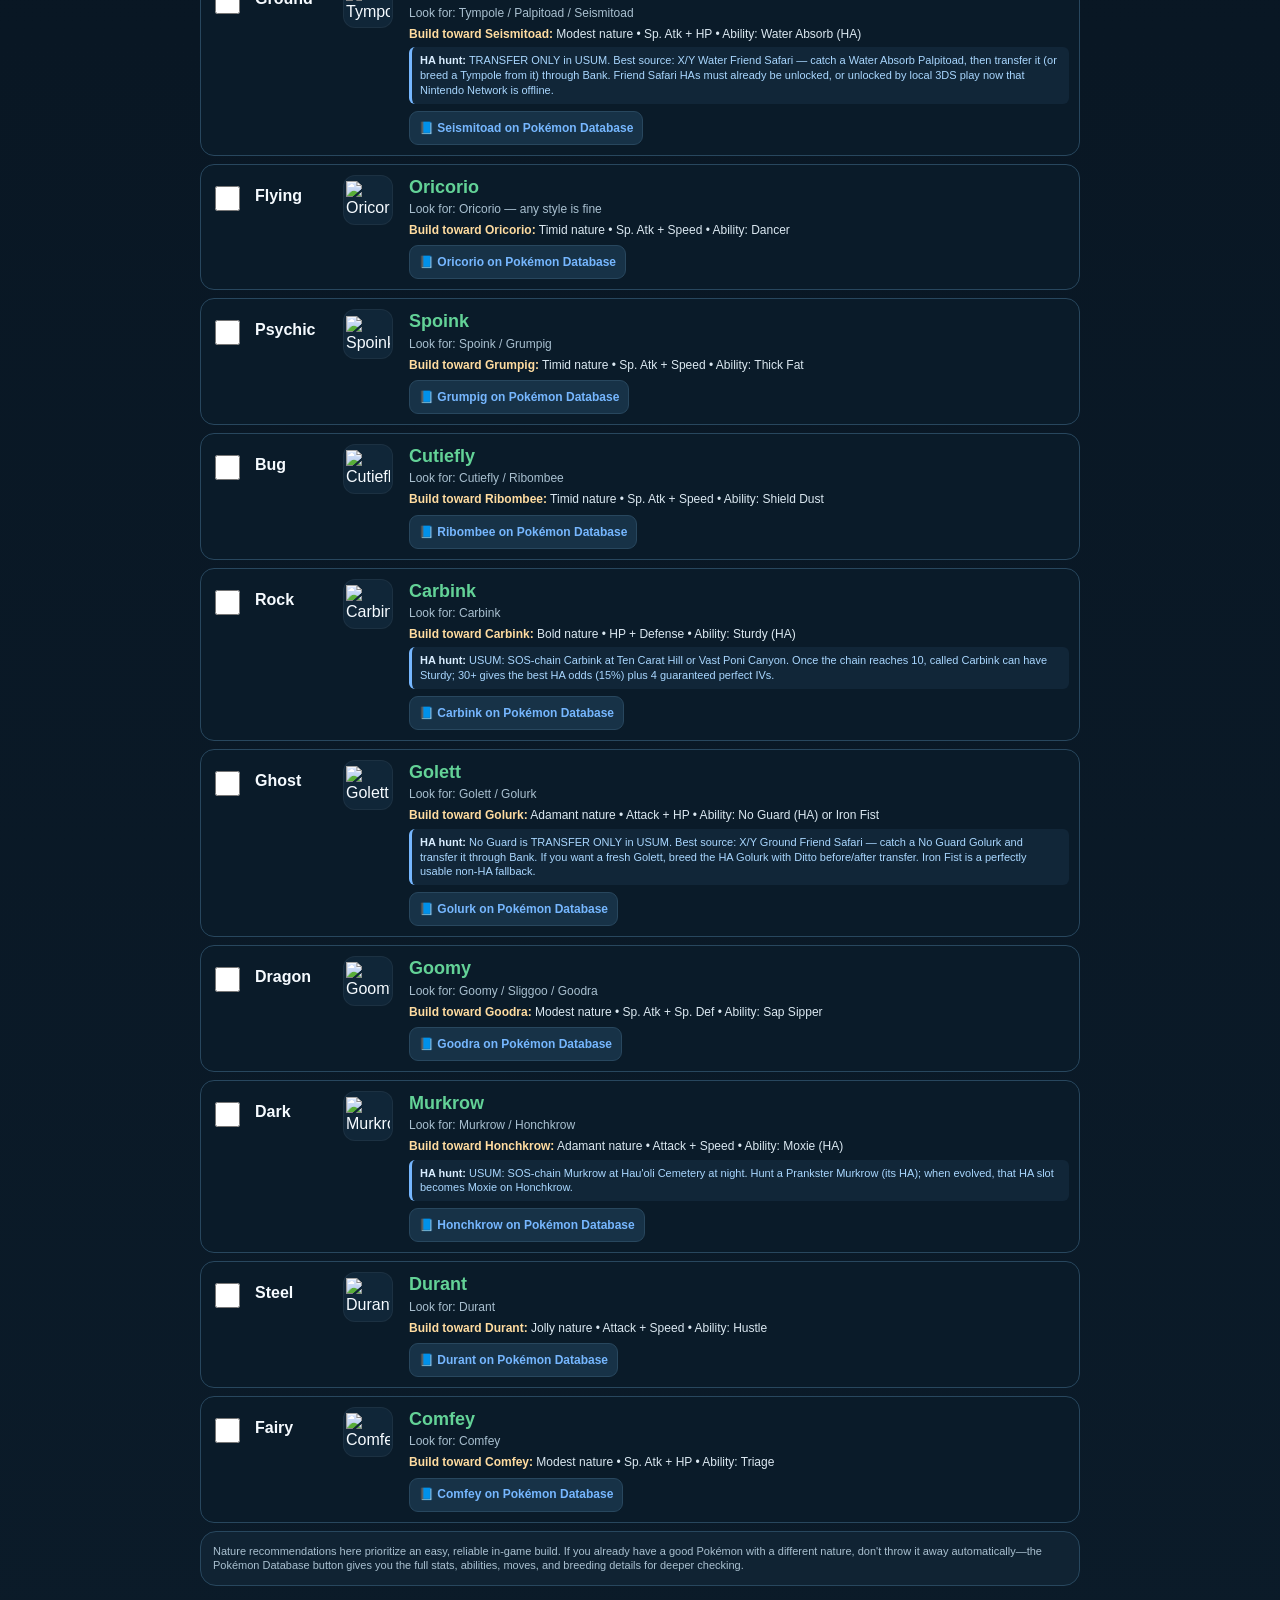
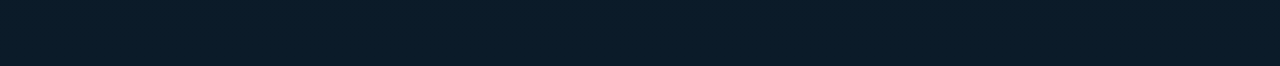
==== commit 1d008b34: "Correct USUM Hidden Ability hunt locations" ====
--- a/bank-checklist.html
+++ b/bank-checklist.html
@@ -51,7 +51,7 @@
   ["Rock","Carbink","Carbink",703,false,"Carbink","Bold","HP + Defense","Sturdy (HA)","carbink","USUM: SOS-chain Carbink at Ten Carat Hill or Vast Poni Canyon. Once the chain reaches 10, called Carbink can have Sturdy; 30+ gives the best HA odds (15%) plus 4 guaranteed perfect IVs."],
   ["Ghost","Golett","Golett / Golurk",622,false,"Golurk","Adamant","Attack + HP","No Guard (HA) or Iron Fist","golurk","No Guard is TRANSFER ONLY in USUM. Best source: X/Y Ground Friend Safari — catch a No Guard Golurk and transfer it through Bank. If you want a fresh Golett, breed the HA Golurk with Ditto before/after transfer. Iron Fist is a perfectly usable non-HA fallback."],
   ["Dragon","Goomy","Goomy / Sliggoo / Goodra",704,false,"Goodra","Modest","Sp. Atk + Sp. Def","Sap Sipper","goodra"],
-  ["Dark","Murkrow","Murkrow / Honchkrow",198,false,"Honchkrow","Adamant","Attack + Speed","Moxie (HA)","honchkrow","USUM: SOS-chain Murkrow in Vast Poni Canyon. Hunt a Prankster Murkrow (its HA); when evolved, that HA slot becomes Moxie on Honchkrow."],
+  ["Dark","Murkrow","Murkrow / Honchkrow",198,false,"Honchkrow","Adamant","Attack + Speed","Moxie (HA)","honchkrow","USUM: SOS-chain Murkrow at Hau'oli Cemetery at night. Hunt a Prankster Murkrow (its HA); when evolved, that HA slot becomes Moxie on Honchkrow."],
   ["Steel","Durant","Durant",632,false,"Durant","Jolly","Attack + Speed","Hustle","durant"],
   ["Fairy","Comfey","Comfey",764,false,"Comfey","Modest","Sp. Atk + HP","Triage","comfey"]
  ],
@@ -70,7 +70,7 @@
   ["Bug","Wimpod","Wimpod / Golisopod",767,false,"Golisopod","Adamant","Attack + HP","Emergency Exit","golisopod"],
   ["Rock","Shuckle","Shuckle",213,false,"Shuckle","Bold","HP + Defense","Sturdy","shuckle"],
   ["Ghost","Misdreavus","Misdreavus / Mismagius",200,false,"Mismagius","Timid","Sp. Atk + Speed","Levitate","mismagius"],
-  ["Dragon","Exeggcute","Exeggcute / Alolan Exeggutor",102,false,"Alolan Exeggutor","Modest","Sp. Atk + HP","Harvest (HA)","exeggutor","USUM: SOS-chain Exeggcute at Ancient Poni Path, Exeggutor Island, or Poni Wilds. Catch a Harvest Exeggcute; evolving it in Alola gives Alolan Exeggutor while keeping the HA slot."],
+  ["Dragon","Exeggcute","Exeggcute / Alolan Exeggutor",102,false,"Alolan Exeggutor","Modest","Sp. Atk + HP","Harvest (HA)","exeggutor","USUM: SOS-chain Exeggcute on Exeggutor Island. Catch a Harvest Exeggcute; evolving it in Alola gives Alolan Exeggutor while keeping the HA slot."],
   ["Dark","Meowth (Alolan)","Alolan Meowth / Alolan Persian",52,true,"Alolan Persian","Timid","Speed + HP / Sp. Atk","Fur Coat","persian"],
   ["Steel","Togedemaru","Togedemaru",777,false,"Togedemaru","Jolly","Attack + Speed","Iron Barbs or Lightning Rod","togedemaru"],
   ["Fairy","Swirlix","Swirlix / Slurpuff",684,false,"Slurpuff","Adamant","Attack + Speed","Unburden (HA)","slurpuff","TRANSFER ONLY in USUM. Best source: X/Y Fairy Friend Safari — catch an Unburden Swirlix, then transfer it through Bank. If you do not have an already-HA-enabled Safari, trade/breed from an existing HA Swirlix is the simplest route."]
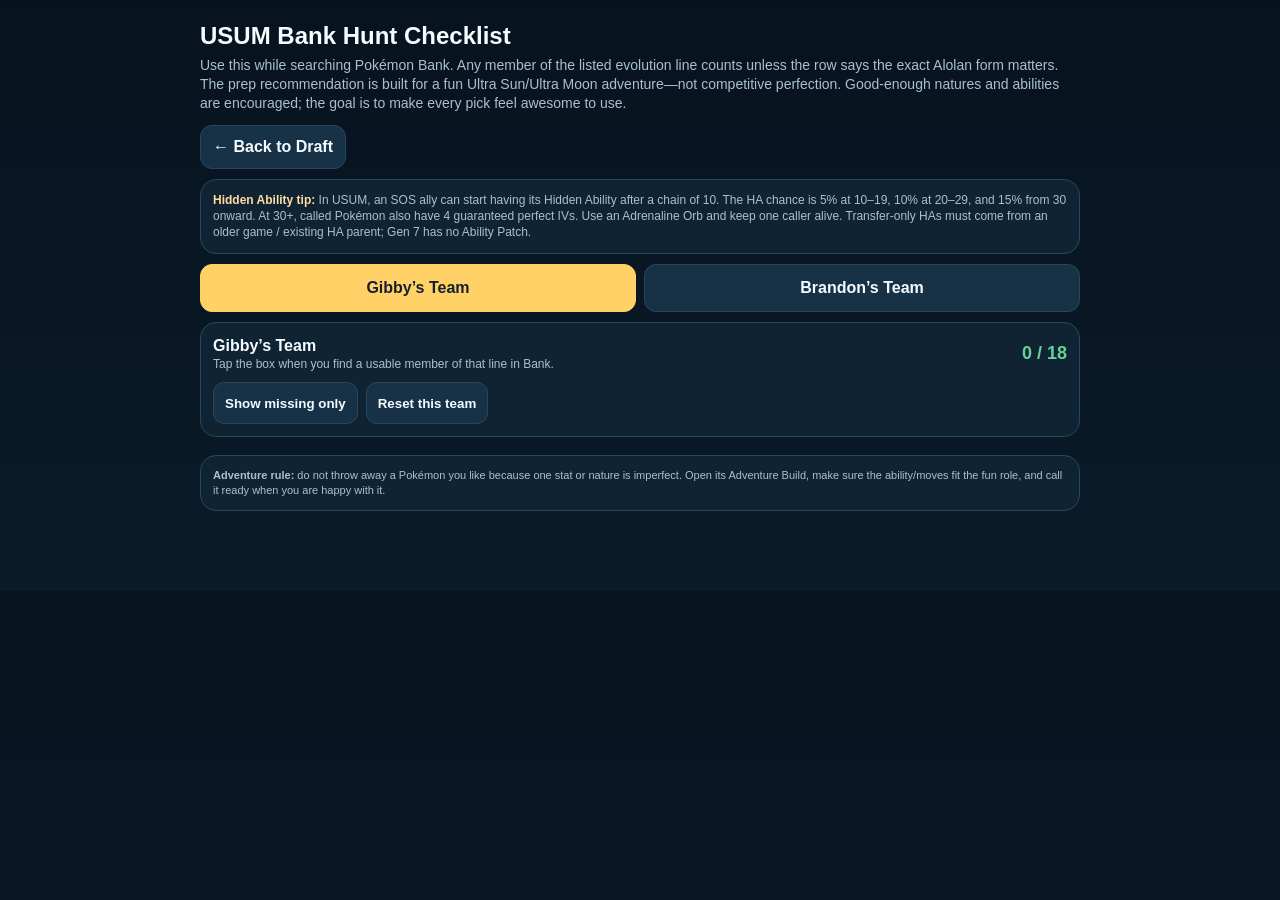
==== commit f7c1990f: "Add adventure builds and Ready-for-Alola tracking" ====
--- a/bank-checklist.html
+++ b/bank-checklist.html
@@ -18,12 +18,18 @@
 .name{font-size:18px;font-weight:850;color:var(--good)}.line{font-size:12px;color:var(--muted);margin-top:2px}.prep{font-size:12px;color:#dbe8f1;margin-top:5px}.prep strong{color:#ffdca0}.exact{font-size:11px;color:#ffdca0;margin-top:4px}.haSource{font-size:11px;line-height:1.35;color:#a9d7ff;margin-top:5px;padding:6px 8px;border-left:3px solid #76b7ff;background:rgba(118,183,255,.07);border-radius:6px}.haSource strong{color:#d9edff}
 .rowlinks{display:flex;gap:7px;flex-wrap:wrap;margin-top:7px}.db{display:inline-flex;align-items:center;min-height:34px;padding:6px 9px;border-radius:9px;background:#173247;border:1px solid var(--line);color:var(--blue);text-decoration:none;font-size:12px;font-weight:900}.db:active{transform:scale(.98)}
 .note{margin-top:8px;color:var(--muted);font-size:11px}
+.row.ready{border-color:#63d297;box-shadow:inset 0 0 0 1px rgba(99,210,151,.22)}
+.readyBtn{min-height:34px;padding:6px 9px;border-radius:9px;background:#173247;border:1px solid var(--line);color:#dbe8f1;font-size:12px;font-weight:900}
+.readyBtn.on{background:#153b30;border-color:#63d297;color:#9cf0bf}
+.adventure{margin-top:8px;border-top:1px solid rgba(169,192,208,.18);padding-top:7px}.adventure summary{cursor:pointer;color:#ffdca0;font-size:12px;font-weight:900;list-style:none}.adventure summary::-webkit-details-marker{display:none}
+.buildGrid{display:grid;grid-template-columns:1fr;gap:6px;margin-top:8px}.buildLine{font-size:11px;line-height:1.4;color:#dbe8f1}.buildLine strong{color:#9fd0ff}.moves{display:flex;gap:5px;flex-wrap:wrap;margin-top:4px}.move{font-size:10.5px;padding:4px 7px;border-radius:999px;background:#102638;border:1px solid var(--line);color:#f2f8fc}
+.fun{padding:7px 8px;background:rgba(255,209,102,.07);border-left:3px solid #ffd166;border-radius:6px;color:#ffe8ad;font-size:11px}
 @media(max-width:520px){.row{grid-template-columns:32px 64px 46px 1fr;gap:7px;padding:8px}.type{font-size:13px}.name{font-size:16px}.sprite{width:44px;height:44px}.sprite img{max-width:38px;max-height:38px}.prep,.line{font-size:11px}.db{font-size:11px}}
 </style>
 </head>
 <body><div class="app">
 <h1>USUM Bank Hunt Checklist</h1>
-<div class="sub">Use this while searching Pokémon Bank. Any member of the listed evolution line counts unless the row says the exact Alolan form matters. The prep recommendation is a simple, strong default for an Ultra Sun/Ultra Moon story run—not the only viable build.</div>
+<div class="sub">Use this while searching Pokémon Bank. Any member of the listed evolution line counts unless the row says the exact Alolan form matters. The prep recommendation is built for a fun Ultra Sun/Ultra Moon adventure—not competitive perfection. Good-enough natures and abilities are encouraged; the goal is to make every pick feel awesome to use.</div>
 <div class="nav"><a class="btn" href="./">← Back to Draft</a></div><div class="card small"><strong style="color:#ffdca0">Hidden Ability tip:</strong> In USUM, an SOS ally can start having its Hidden Ability after a chain of 10. The HA chance is 5% at 10–19, 10% at 20–29, and 15% from 30 onward. At 30+, called Pokémon also have 4 guaranteed perfect IVs. Use an Adrenaline Orb and keep one caller alive. Transfer-only HAs must come from an older game / existing HA parent; Gen 7 has no Ability Patch.</div>
 <div class="tabs"><button id="gibbyTab" class="active">Gibby’s Team</button><button id="brandonTab">Brandon’s Team</button></div>
 <div class="card">
@@ -31,7 +37,7 @@
   <div class="controls"><button id="missingOnly">Show missing only</button><button id="reset">Reset this team</button></div>
 </div>
 <div class="list" id="list"></div>
-<div class="card note">Nature recommendations here prioritize an easy, reliable in-game build. If you already have a good Pokémon with a different nature, don't throw it away automatically—the Pokémon Database button gives you the full stats, abilities, moves, and breeding details for deeper checking.</div>
+<div class="card note"><strong>Adventure rule:</strong> do not throw away a Pokémon you like because one stat or nature is imperfect. Open its Adventure Build, make sure the ability/moves fit the fun role, and call it ready when you are happy with it.</div>
 </div>
 <script>
 var TEAMS={
@@ -76,18 +82,40 @@
   ["Fairy","Swirlix","Swirlix / Slurpuff",684,false,"Slurpuff","Adamant","Attack + Speed","Unburden (HA)","slurpuff","TRANSFER ONLY in USUM. Best source: X/Y Fairy Friend Safari — catch an Unburden Swirlix, then transfer it through Bank. If you do not have an already-HA-enabled Safari, trade/breed from an existing HA Swirlix is the simplest route."]
  ]
 };
+var BUILDS={"Lickilicky":{"role":"Bulky physical all-rounder","alt":"Adamant is ideal; Brave or Careful are perfectly fine","moves":["Return / Body Slam","Power Whip","Earthquake","Brick Break"],"item":"Silk Scarf; Leftovers later if you have one","evo":"Level up Lickitung while it knows Rollout.","breed":"Use what you have. Breeding is only worth it if you really want a better nature.","gimmick":"A huge movepool lets it surprise almost anything with coverage."},"Turtonator":{"role":"Bulky special attacker that can suddenly sweep","alt":"Modest is great; Quiet or Bold are fine","moves":["Flamethrower","Dragon Pulse","Flash Cannon","Shell Smash"],"item":"Charcoal or Dragon Fang","evo":"Does not evolve.","breed":"No special breeding needed. Nature matters much less than having Shell Smash and good STAB moves.","gimmick":"Shell Smash turns a slow tank into a sudden late-battle sweeper."},"Starmie":{"role":"Fast special attacker / emergency cleaner","alt":"Timid is ideal; Modest is also excellent","moves":["Surf","Psychic","Ice Beam","Thunderbolt"],"item":"Mystic Water or Twisted Spoon","evo":"Use a Water Stone on Staryu.","breed":"Staryu is genderless, so only bother breeding with Ditto if you specifically want a nature or better stats.","gimmick":"One of the best coverage Pokémon in the whole draft—very few fights leave it without a useful move."},"Emolga":{"role":"Fast hit-and-run special attacker","alt":"Timid is ideal; Modest or Hasty are fine","moves":["Thunderbolt","Air Slash","Volt Switch","Nuzzle"],"item":"Magnet or Sharp Beak","evo":"Does not evolve.","breed":"Use what you have. Its speed and utility matter more than perfect breeding.","gimmick":"Nuzzle guarantees paralysis while Volt Switch lets it keep bouncing in and out."},"Tangrowth":{"role":"Physical wall with sleep and sustain","alt":"Bold is ideal; Relaxed, Modest, or even Adamant can work","moves":["Giga Drain","Sleep Powder","Ancient Power","Knock Off"],"item":"Big Root or Miracle Seed; Leftovers later","evo":"Level up Tangela while it knows Ancient Power.","breed":"Only chase Regenerator if the switch-healing sounds fun to you. Chlorophyll Tangrowth is still absolutely usable in a story run.","gimmick":"It can put something to sleep, soak up physical hits, heal with Giga Drain, and keep coming back."},"Dewgong":{"role":"Comfortable bulky Water/Ice attacker","alt":"Modest is the cleanest fit; Calm, Adamant, or Quiet all work","moves":["Surf","Ice Beam","Aqua Jet","Signal Beam"],"item":"Never-Melt Ice or Mystic Water","evo":"Seel evolves at level 34.","breed":"Use what you have. Thick Fat is nice but not worth restarting your search over.","gimmick":"Very safe dual-STAB coverage plus Aqua Jet for finishing weakened targets."},"Machamp":{"role":"Heavy physical wallbreaker","alt":"Adamant is ideal; Brave or Jolly are fine","moves":["Brick Break → Dynamic Punch","Rock Slide","Knock Off","Bulk Up"],"item":"Black Belt","evo":"Machop → Machoke at level 28; Machoke → Machamp by trade.","breed":"No breeding needed. If it has No Guard, you already have the fun version.","gimmick":"No Guard makes Dynamic Punch impossible to miss later on, giving you guaranteed confusion with huge damage."},"Arbok":{"role":"Fast-ish physical disruptor","alt":"Jolly is ideal; Adamant is excellent too","moves":["Poison Jab","Crunch","Earthquake","Glare"],"item":"Poison Barb or Black Glasses","evo":"Ekans evolves at level 22.","breed":"Use what you have. Intimidate is the nicest ability, but the line is easy to enjoy without perfect prep.","gimmick":"Glare can paralyze almost anything, while Intimidate softens physical opponents immediately."},"Seismitoad":{"role":"Bulky mixed/special attacker with excellent coverage","alt":"Modest is great; Quiet, Mild, or Adamant can all work","moves":["Scald","Earth Power","Sludge Bomb","Drain Punch"],"item":"Mystic Water or Soft Sand","evo":"Tympole → Palpitoad at level 25; Palpitoad → Seismitoad at level 36.","breed":"Water Absorb is nice but not mandatory. If your existing one has Swift Swim, keep it unless you specifically want the Water immunity.","gimmick":"Water/Ground already gives it a great matchup spread, and Water Absorb can turn an enemy Water move into free healing."},"Oricorio":{"role":"Fast special attacker with form flexibility","alt":"Timid is ideal; Modest is excellent","moves":["Revelation Dance","Air Slash","Roost","Teeter Dance"],"item":"Sharp Beak or the Z-Crystal matching its style","evo":"Does not evolve. Use the island nectars to change its style whenever you want.","breed":"Use what you have. The fun is in swapping forms, not breeding perfection.","gimmick":"Revelation Dance changes type with Oricorio's style, so one Pokémon can become Fire, Electric, Psychic, or Ghost."},"Grumpig":{"role":"Quick special attacker with utility","alt":"Timid is ideal; Modest or Calm are fine","moves":["Psychic","Power Gem","Shadow Ball","Thunder Wave"],"item":"Twisted Spoon or Wise Glasses","evo":"Spoink evolves at level 32.","breed":"Use what you have. Thick Fat is a nice bonus, not a requirement.","gimmick":"It has much better coverage than people expect and Thick Fat gives it handy Fire/Ice resistance."},"Ribombee":{"role":"Very fast setup special attacker","alt":"Timid is ideal; Modest works if you prefer more power","moves":["Pollen Puff","Dazzling Gleam","Psychic","Quiver Dance"],"item":"SilverPowder or Pixie Plate","evo":"Cutiefly evolves at level 25.","breed":"No special breeding required.","gimmick":"Quiver Dance can turn this tiny Pokémon into a legitimate late-fight sweeper in one turn."},"Carbink":{"role":"Team-support wall","alt":"Bold is ideal; Calm is just as usable","moves":["Moonblast","Power Gem","Reflect","Light Screen"],"item":"Light Clay","evo":"Does not evolve.","breed":"Sturdy is helpful, but Clear Body is completely fine for the adventure. Only SOS hunt the HA if you enjoy the hunt.","gimmick":"Reflect + Light Screen can make the rest of Gibby's party dramatically harder to knock out."},"Golurk":{"role":"Huge physical attacker with weird coverage","alt":"Adamant is ideal; Brave is great too","moves":["Earthquake","Shadow Punch","Heavy Slam","Dynamic Punch / Drain Punch"],"item":"Soft Sand or Spell Tag","evo":"Golett evolves at level 43.","breed":"Iron Fist is already great. No Guard is a fun bonus, not something you need to grind for.","gimmick":"With No Guard, normally unreliable moves like Dynamic Punch become reliable; Iron Fist instead powers several punching moves."},"Goodra":{"role":"Special tank with enormous coverage","alt":"Modest is ideal; Calm or Quiet are excellent","moves":["Dragon Pulse","Flamethrower","Thunderbolt","Sludge Bomb"],"item":"Dragon Fang or Wise Glasses","evo":"Goomy → Sliggoo at level 40; level Sliggoo at 50+ while it is raining in the overworld to get Goodra.","breed":"Use what you have. Sap Sipper is especially fun because it grants a Grass immunity.","gimmick":"Goodra can walk into special attacks and answer with a ridiculously broad selection of coverage moves."},"Honchkrow":{"role":"High-risk physical snowball attacker","alt":"Adamant is ideal; Jolly is fine","moves":["Night Slash","Brave Bird","Sucker Punch","Roost"],"item":"Black Glasses or Sharp Beak","evo":"Use a Dusk Stone on Murkrow.","breed":"Moxie is exciting, but Super Luck is also a genuinely fun ability. Don't feel forced to HA hunt.","gimmick":"Moxie can turn one knockout into a chain of increasingly powerful attacks; Super Luck can instead lean into critical hits."},"Durant":{"role":"Very fast physical glass cannon","alt":"Jolly is ideal; Adamant is excellent","moves":["Iron Head","X-Scissor","Crunch","Rock Slide"],"item":"Metal Coat or SilverPowder","evo":"Does not evolve.","breed":"Use what you have. Hustle's accuracy downside is part of the chaos.","gimmick":"Hustle gives Durant absurd physical power for something this fast, at the cost of occasionally missing at the worst possible moment."},"Comfey":{"role":"Priority healing/draining specialist","alt":"Modest is ideal; Bold or Calm are great","moves":["Draining Kiss","Giga Drain","Calm Mind","Synthesis"],"item":"Big Root or Leftovers","evo":"Does not evolve.","breed":"No special breeding needed—Triage is the ability that makes the whole concept work.","gimmick":"Triage gives priority to healing moves, including draining attacks, so Comfey can heal itself before many foes can move."},"Kecleon":{"role":"Coverage attacker that constantly changes type","alt":"Adamant is ideal; Jolly or Brave are fine","moves":["Return","Shadow Claw","Brick Break","Rock Slide"],"item":"Expert Belt when available; otherwise any move-boosting item","evo":"Does not evolve.","breed":"Protean is the one HA on these teams that is especially worth seeking if practical because it completely changes how Kecleon feels to play.","gimmick":"Protean changes Kecleon's type before every attack, effectively giving STAB to its huge coverage movepool."},"Heatmor":{"role":"Slow mixed/special coverage attacker","alt":"Modest is ideal; Mild or Quiet are fine","moves":["Flamethrower","Giga Drain","Focus Blast","Will-O-Wisp"],"item":"Charcoal or Expert Belt","evo":"Does not evolve.","breed":"Use what you have. Flash Fire is a great ability without any special hunting.","gimmick":"A Fire-type suddenly healing with Giga Drain and threatening Rocks/Waters gives Heatmor a fun surprise factor."},"Pyukumuku":{"role":"Defensive oddball / boss disruptor","alt":"Bold is ideal; Calm or Impish are fine","moves":["Toxic","Recover","Counter","Soak"],"item":"Leftovers or Sitrus Berry","evo":"Does not evolve.","breed":"Unaware is excellent against setup, but Innards Out is hilarious and perfectly usable for an adventure. Only SOS hunt if you want the defensive version.","gimmick":"It barely attacks normally—its fun comes from poisoning, healing, countering physical hits, and using Soak to create weird matchups."},"Pachirisu":{"role":"Fast support nuisance","alt":"Careful is ideal; Bold or Jolly are fine","moves":["Nuzzle","Super Fang","Volt Switch","Charm"],"item":"Sitrus Berry or Magnet","evo":"Does not evolve.","breed":"Volt Absorb is nice but absolutely not required. Pickup can even be useful during an adventure.","gimmick":"Nuzzle + Super Fang lets Pachirisu cripple much stronger opponents without needing big offensive stats."},"Lilligant":{"role":"Sleep-and-sweep special attacker","alt":"Timid is ideal; Modest is excellent","moves":["Giga Drain","Quiver Dance","Sleep Powder","Petal Dance"],"item":"Miracle Seed or Big Root","evo":"Use a Sun Stone on Petilil.","breed":"Use what you have. Own Tempo pairs nicely with Petal Dance but isn't mandatory.","gimmick":"Put something to sleep, use Quiver Dance, then try to sweep before it wakes up."},"Glaceon":{"role":"Hard-hitting special Ice cannon","alt":"Modest is ideal; Quiet or Timid are fine","moves":["Ice Beam","Shadow Ball","Signal Beam","Protect"],"item":"Never-Melt Ice or Wise Glasses","evo":"Level Eevee near the Ice Rock inside Mount Lanakila.","breed":"Use what you have. Glaceon's raw Sp. Atk does most of the work.","gimmick":"It doesn't need a complicated trick—130 base Sp. Atk Ice attacks are the trick."},"Hariyama":{"role":"Huge-HP physical bruiser","alt":"Adamant is ideal; Brave or Careful are fine","moves":["Close Combat","Knock Off","Rock Slide","Bulk Up"],"item":"Black Belt","evo":"Makuhita evolves at level 24.","breed":"Guts is excellent and common enough that there is no reason to overthink breeding.","gimmick":"Massive HP lets it absorb punishment while Guts can turn an annoying status condition into extra Attack."},"Alolan Muk":{"role":"Specially bulky physical attacker","alt":"Careful is ideal; Adamant is excellent","moves":["Poison Jab","Crunch","Brick Break","Rock Slide"],"item":"Black Sludge","evo":"Alolan Grimer evolves at level 38.","breed":"Use the Alolan form you have. Poison Touch is fun, but Gluttony is also usable.","gimmick":"Its excellent special bulk and Dark typing let it soak up Psychic/Ghost pressure while spreading contact poison."},"Palossand":{"role":"Physical wall with recovery and dual STAB","alt":"Bold is ideal; Modest or Calm are fine","moves":["Shadow Ball","Earth Power","Giga Drain","Shore Up"],"item":"Soft Sand or Spell Tag","evo":"Sandygast evolves at level 42.","breed":"No special breeding needed.","gimmick":"Shore Up gives reliable healing, and Water Compaction can sharply raise Defense when a Water move hits it."},"Chatot":{"role":"Fast special chaos cannon","alt":"Timid is ideal; Modest is excellent","moves":["Chatter","Hyper Voice","Heat Wave","Nasty Plot"],"item":"Silk Scarf or Sharp Beak","evo":"Does not evolve.","breed":"Use what you have. No ability hunt is necessary.","gimmick":"Chatter is the star: respectable Flying damage plus guaranteed confusion in Gen 7, backed by Nasty Plot."},"Bruxish":{"role":"Fast physical attacker with bite coverage","alt":"Jolly is ideal; Adamant is excellent","moves":["Psychic Fangs","Waterfall","Crunch","Aqua Jet"],"item":"Mystic Water or Twisted Spoon","evo":"Does not evolve.","breed":"Strong Jaw is the ability you want, but no Hidden Ability hunt is needed.","gimmick":"Strong Jaw boosts Psychic Fangs and Crunch, while Aqua Jet gives it an emergency priority finisher."},"Golisopod":{"role":"Armored physical nuke","alt":"Adamant is ideal; Brave is perfectly fine","moves":["First Impression","Liquidation","Leech Life","Sucker Punch"],"item":"Mystic Water or SilverPowder","evo":"Wimpod evolves at level 30.","breed":"Use what you have. Emergency Exit is unavoidable, so build around its weirdness instead of fighting it.","gimmick":"First Impression hits incredibly hard on the first turn, then Emergency Exit can force a dramatic reset later."},"Shuckle":{"role":"Pure disruption wall","alt":"Bold is ideal; Calm is equally good","moves":["Toxic","Infestation","Rest","Power Split"],"item":"Leftovers","evo":"Does not evolve.","breed":"Use what you have. Sturdy is already excellent.","gimmick":"Power Split can steal the teeth from strong attackers, while Toxic + Infestation slowly traps them in a miserable little rock prison."},"Mismagius":{"role":"Fast special attacker with setup","alt":"Timid is ideal; Modest is excellent","moves":["Shadow Ball","Psychic","Thunderbolt","Calm Mind"],"item":"Spell Tag or Wise Glasses","evo":"Use a Dusk Stone on Misdreavus.","breed":"Use what you have. Levitate is automatic and excellent.","gimmick":"Three excellent coverage attacks plus Calm Mind make it flexible without needing any complicated setup."},"Alolan Exeggutor":{"role":"Slow, powerful special attacker with berry shenanigans","alt":"Modest is ideal; Quiet is great","moves":["Giga Drain","Dragon Pulse","Flamethrower","Psychic"],"item":"Sitrus Berry if using Harvest; otherwise Miracle Seed / Dragon Fang","evo":"Use a Leaf Stone on Exeggcute while in Alola to get Alolan Exeggutor.","breed":"Harvest is fun and worth using if you already have it, but Frisk is fine. Don't turn this into a grind unless the infinite-berry gimmick appeals to you.","gimmick":"Harvest can repeatedly restore a consumed berry, giving this enormous palm tree surprisingly goofy staying power."},"Alolan Persian":{"role":"Fast support pivot with deceptive physical bulk","alt":"Timid is ideal; Jolly or Calm are fine","moves":["Dark Pulse","Power Gem","Parting Shot","Taunt"],"item":"Black Glasses or Sitrus Berry","evo":"Raise Alolan Meowth's friendship, then level it up.","breed":"Use what you have; Fur Coat is the prize and doesn't require an HA hunt.","gimmick":"Fur Coat halves physical damage while Parting Shot weakens the opponent on the way out—very annoying in the best way."},"Togedemaru":{"role":"Fast physical utility attacker","alt":"Jolly is ideal; Adamant is excellent","moves":["Zing Zap","Iron Head","U-turn","Spiky Shield"],"item":"Magnet or Metal Coat","evo":"Does not evolve.","breed":"Iron Barbs and Lightning Rod are both fun. Pick whichever one your existing Togedemaru has and run with it.","gimmick":"Zing Zap can flinch, U-turn keeps momentum, and Spiky Shield punishes contact."},"Slurpuff":{"role":"Cute setup attacker with an optional ridiculous gimmick","alt":"Adamant is ideal for the physical gimmick; Jolly is fine","moves":["Play Rough","Belly Drum","Drain Punch","Return"],"item":"Sitrus Berry","evo":"Trade Swirlix while it is holding a Whipped Dream.","breed":"Only breed if you specifically want Belly Drum. If that sounds like too much work, skip it and run a normal Fairy attacker with Sweet Veil.","gimmick":"The full gimmick is Belly Drum + Sitrus Berry + Unburden: heal after the Drum, double Speed when the berry is consumed, then go wild."}};
 var active="gibby",missing=false;
-var key="usum-bank-hunt-v1";
+var key="usum-bank-hunt-v1",readyKey="usum-bank-ready-v1";
 var saved=JSON.parse(localStorage.getItem(key)||'{"gibby":[],"brandon":[]}');
+var readySaved=JSON.parse(localStorage.getItem(readyKey)||'{"gibby":[],"brandon":[]}');
 saved.gibby=saved.gibby||[];saved.brandon=saved.brandon||[];
+readySaved.gibby=readySaved.gibby||[];readySaved.brandon=readySaved.brandon||[];
 function spriteUrl(n,name){
  var ids={"Grimer (Alolan)":"grimeralola","Meowth (Alolan)":"meowthalola"};
  return ids[name] ? "https://play.pokemonshowdown.com/sprites/dex/"+ids[name]+".png" : "https://raw.githubusercontent.com/PokeAPI/sprites/master/sprites/pokemon/"+n+".png";
 }
 function dbUrl(slug){return "https://pokemondb.net/pokedex/"+slug}
-function save(){localStorage.setItem(key,JSON.stringify(saved))}
+function save(){localStorage.setItem(key,JSON.stringify(saved));localStorage.setItem(readyKey,JSON.stringify(readySaved))}
 function render(){
  document.getElementById("gibbyTab").classList.toggle("active",active==="gibby");
+ document.getElementById("brandonTab").classList.toggle("active",active==="brandon");
+ document.getElementById("teamTitle").textContent=active==="gibby"?"Gibby’s Team":"Brandon’s Team";
+ var rows=TEAMS[active],found=new Set(saved[active]),ready=new Set(readySaved[active]);
+ document.getElementById("count").textContent="Found "+found.size+"/18 • Ready "+ready.size+"/18";
+ document.getElementById("missingOnly").textContent=missing?"Show all":"Show missing only";
+ document.getElementById("list").innerHTML=rows.map(function(r,i){
+   var type=r[0],name=r[1],line=r[2],num=r[3],exact=r[4],target=r[5],nature=r[6],focus=r[7],ability=r[8],slug=r[9],haSource=r[10]||"",done=found.has(i),isReady=ready.has(i),b=BUILDS[target]||{};
+   if(missing&&done)return "";
+   var moves=(b.moves||[]).map(function(m){return '<span class="move">'+m+'</span>'}).join("");
+   return '<div class="row '+(done?'done ':'')+(isReady?'ready':'')+'"><input type="checkbox" aria-label="Found '+name+'" data-i="'+i+'" '+(done?'checked':'')+'><div class="type">'+type+'</div><div class="sprite"><img src="'+spriteUrl(num,name)+'" alt="'+name+'" loading="lazy"></div><div><div class="name">'+name+'</div><div class="line">Look for: '+line+'</div><div class="prep"><strong>Build toward '+target+':</strong> '+nature+' nature • '+focus+' • Ability: '+ability+'</div>'+(haSource?'<div class="haSource"><strong>HA hunt:</strong> '+haSource+'</div>':'')+(exact?'<div class="exact">⚠ Exact Alolan form matters in Bank</div>':'')+'<details class="adventure"><summary>⚔️ Open Adventure Build</summary><div class="buildGrid"><div class="buildLine"><strong>Role:</strong> '+(b.role||"Flexible adventure Pokémon")+'</div><div class="buildLine"><strong>Nature flexibility:</strong> '+(b.alt||nature+" is a good target")+'</div><div class="buildLine"><strong>Moves to aim for:</strong><div class="moves">'+moves+'</div></div><div class="buildLine"><strong>Held item:</strong> '+(b.item||"Use whatever boosts its main STAB")+'</div><div class="buildLine"><strong>Evolution:</strong> '+(b.evo||"No special evolution requirement.")+'</div><div class="buildLine"><strong>Worth breeding?</strong> '+(b.breed||"Use what you have.")+'</div><div class="fun"><strong>✨ What makes it fun:</strong> '+(b.gimmick||"Give it a role you enjoy and let it shine.")+'</div></div></details><div class="rowlinks"><a class="db" href="'+dbUrl(slug)+'" target="_blank" rel="noopener">📘 '+target+' on Pokémon Database</a><button type="button" class="readyBtn '+(isReady?'on':'')+'" data-ready="'+i+'">'+(isReady?'✅ Ready for Alola':'○ Mark Ready')+'</button></div></div></div>';
+ }).join("");
+ document.querySelectorAll('input[data-i]').forEach(function(cb){cb.onchange=function(){
+   var i=Number(cb.dataset.i),arr=new Set(saved[active]);if(cb.checked)arr.add(i);else arr.delete(i);saved[active]=Array.from(arr);save();render();
+ }});
+ document.querySelectorAll('[data-ready]').forEach(function(btn){btn.onclick=function(){
+   var i=Number(btn.dataset.ready),arr=new Set(readySaved[active]);if(arr.has(i))arr.delete(i);else arr.add(i);readySaved[active]=Array.from(arr);save();render();
+ }});
+}
+document.getElementById("gibbyTab").classList.toggle("active",active==="gibby");
  document.getElementById("brandonTab").classList.toggle("active",active==="brandon");
  document.getElementById("teamTitle").textContent=active==="gibby"?"Gibby’s Team":"Brandon’s Team";
  var rows=TEAMS[active],found=new Set(saved[active]);
@@ -105,7 +133,7 @@
 document.getElementById("gibbyTab").onclick=function(){active="gibby";render()};
 document.getElementById("brandonTab").onclick=function(){active="brandon";render()};
 document.getElementById("missingOnly").onclick=function(){missing=!missing;render()};
-document.getElementById("reset").onclick=function(){if(confirm("Reset this team’s Bank checklist?")){saved[active]=[];save();render()}};
+document.getElementById("reset").onclick=function(){if(confirm("Reset this team’s Bank checklist and Ready status?")){saved[active]=[];readySaved[active]=[];save();render()}};
 render();
 </script>
 </body></html>
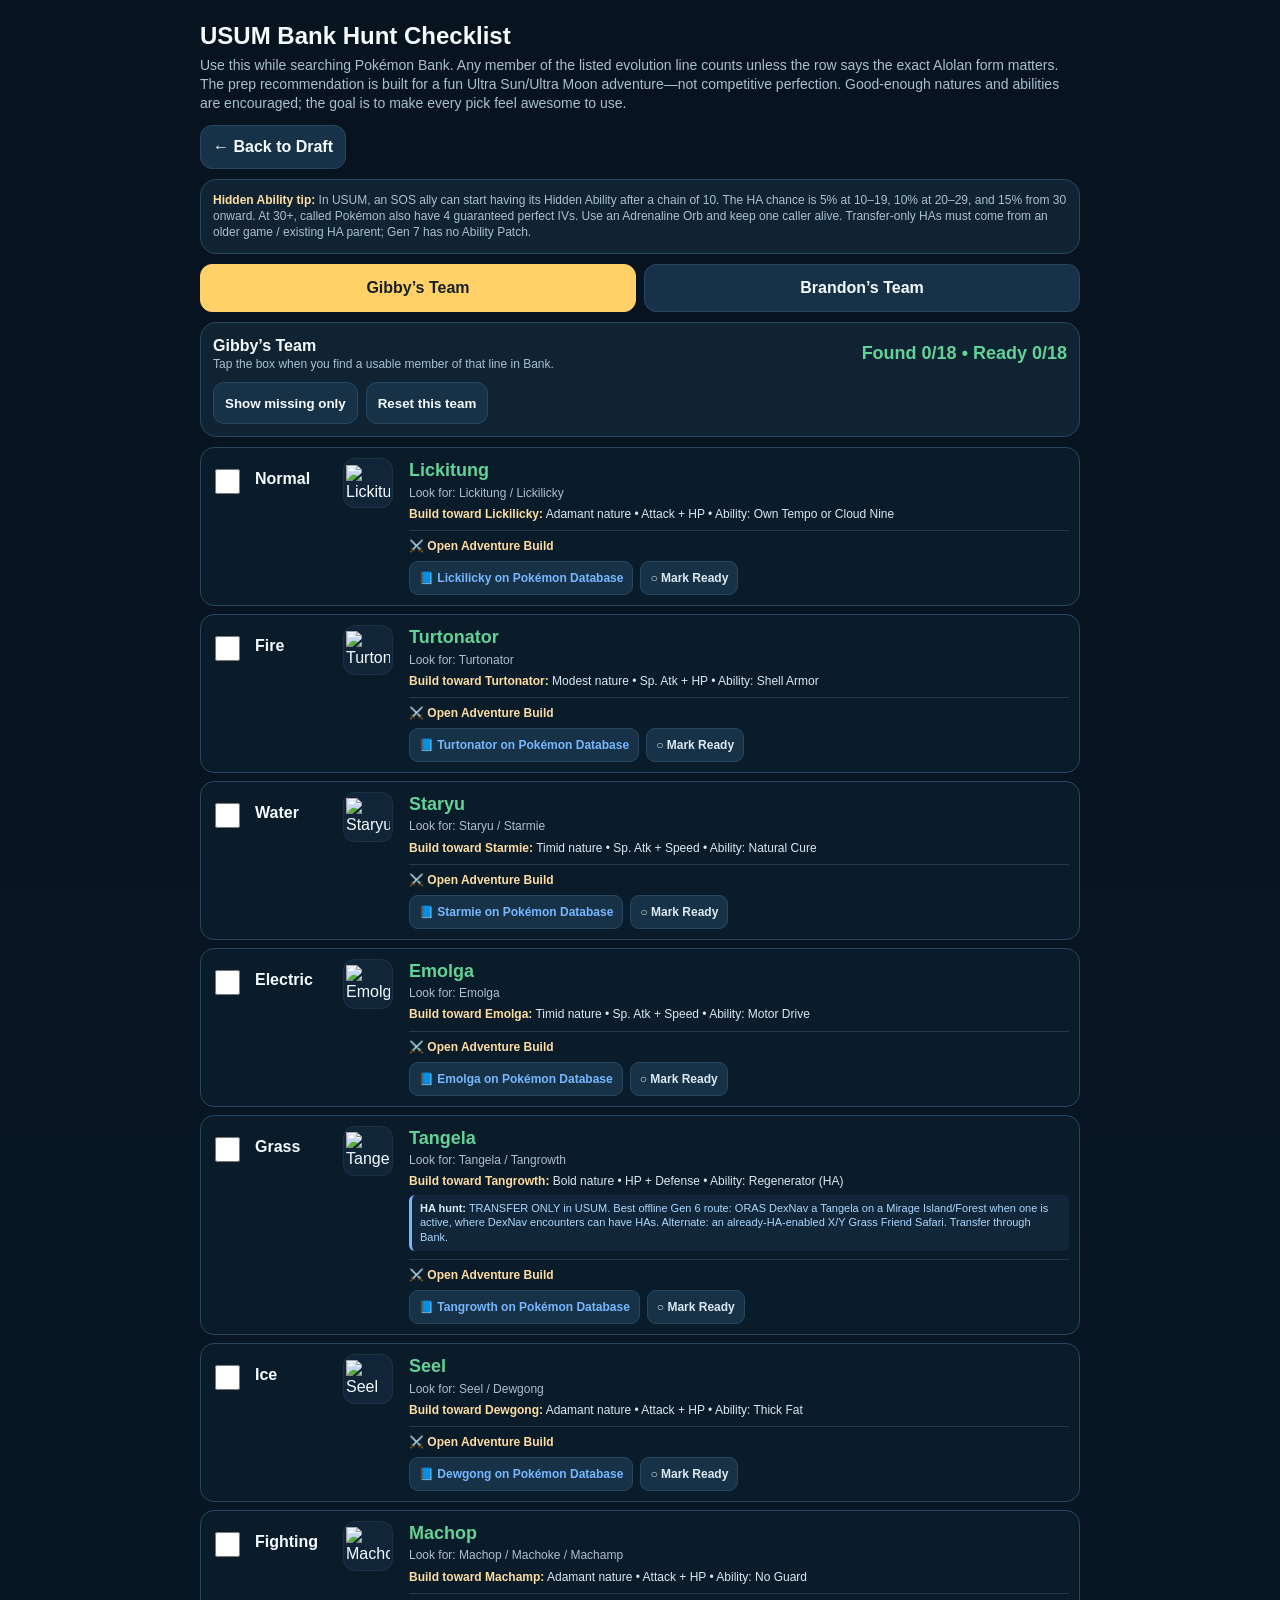
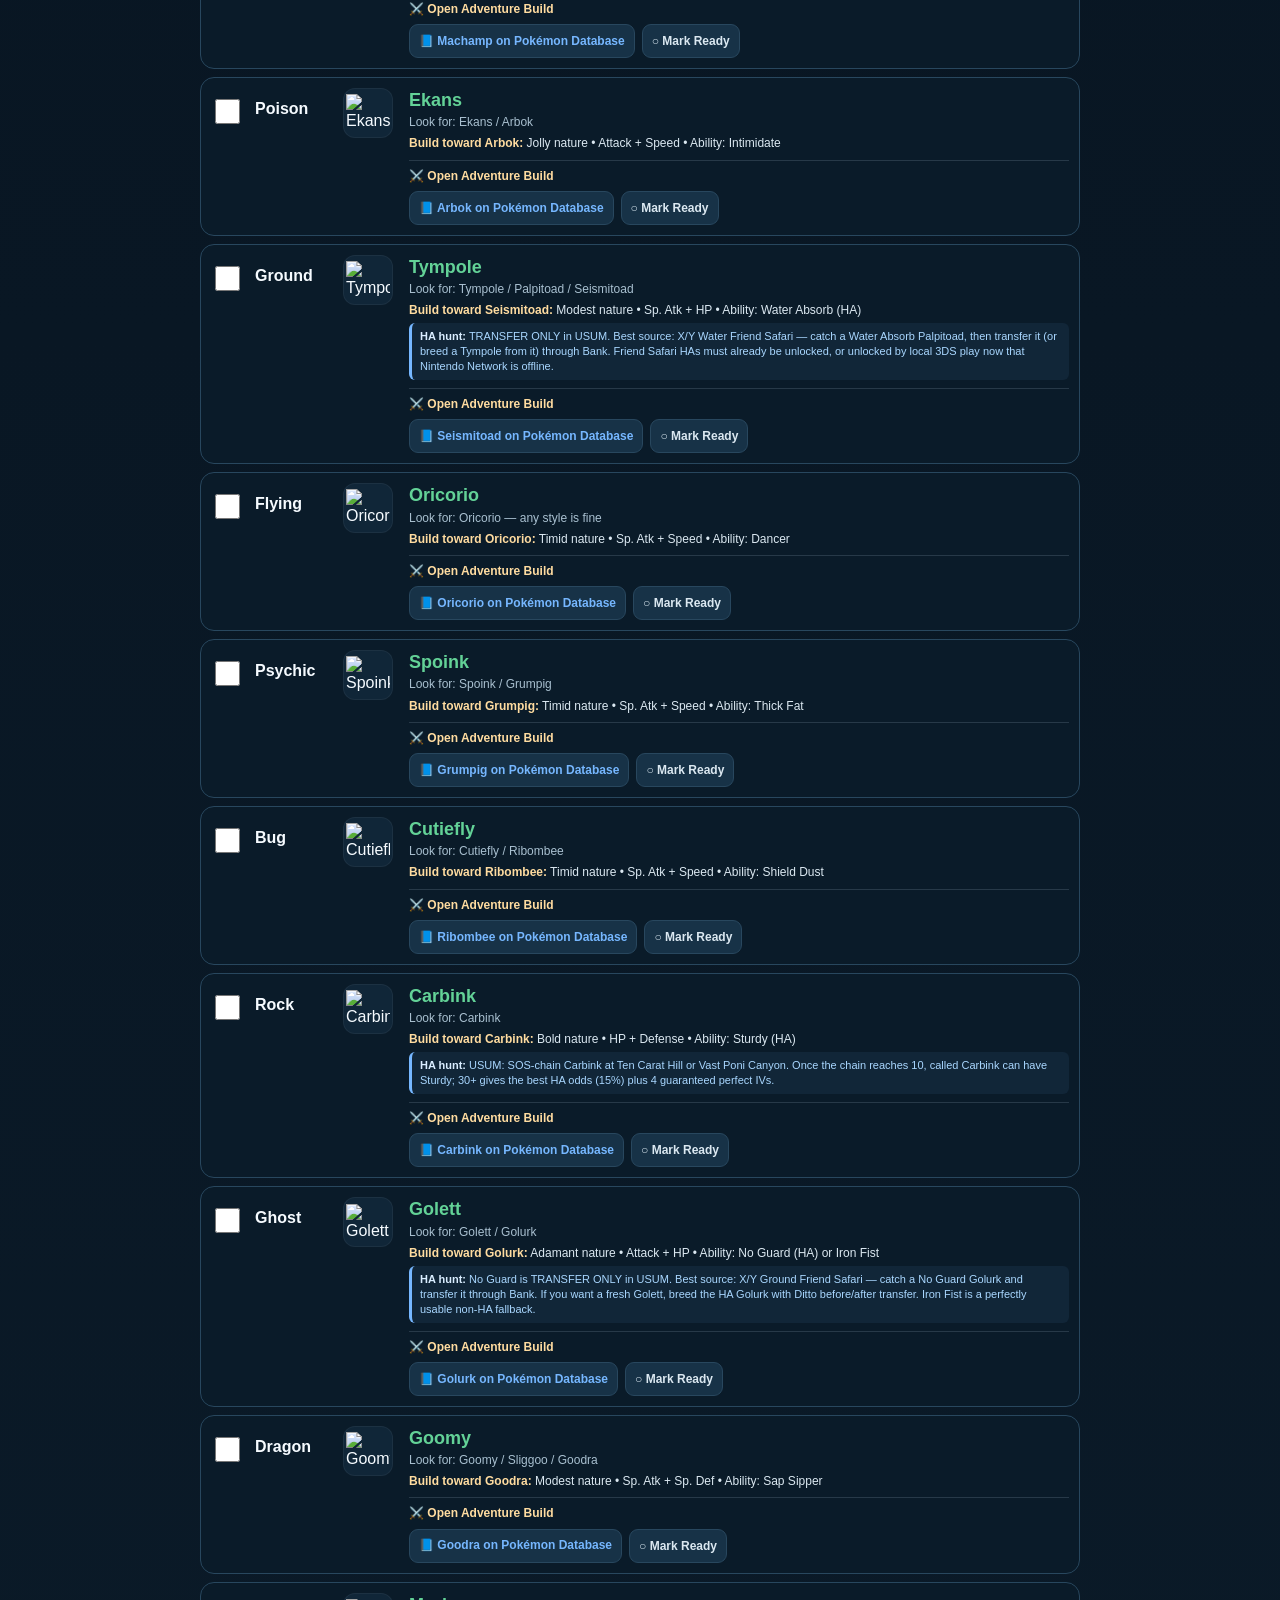
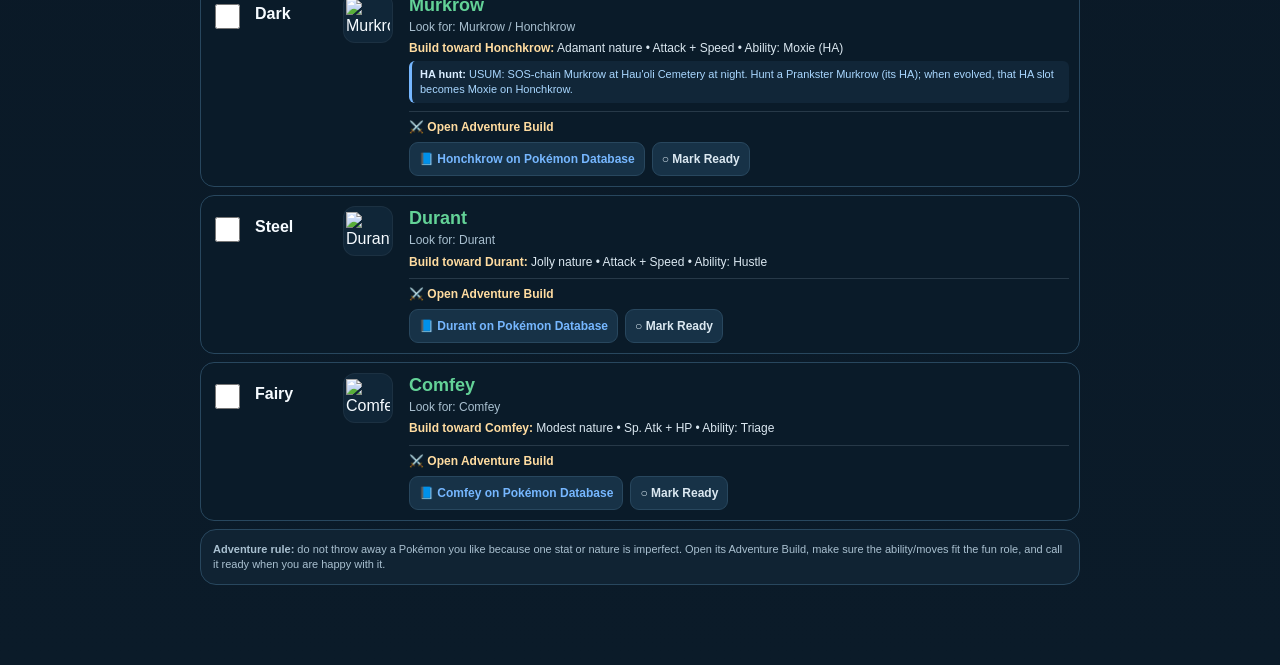
==== commit 1d935f86: "Fix adventure planner render script" ====
--- a/bank-checklist.html
+++ b/bank-checklist.html
@@ -115,21 +115,6 @@
    var i=Number(btn.dataset.ready),arr=new Set(readySaved[active]);if(arr.has(i))arr.delete(i);else arr.add(i);readySaved[active]=Array.from(arr);save();render();
  }});
 }
-document.getElementById("gibbyTab").classList.toggle("active",active==="gibby");
- document.getElementById("brandonTab").classList.toggle("active",active==="brandon");
- document.getElementById("teamTitle").textContent=active==="gibby"?"Gibby’s Team":"Brandon’s Team";
- var rows=TEAMS[active],found=new Set(saved[active]);
- document.getElementById("count").textContent=found.size+" / 18";
- document.getElementById("missingOnly").textContent=missing?"Show all":"Show missing only";
- document.getElementById("list").innerHTML=rows.map(function(r,i){
-   var type=r[0],name=r[1],line=r[2],num=r[3],exact=r[4],target=r[5],nature=r[6],focus=r[7],ability=r[8],slug=r[9],haSource=r[10]||"",done=found.has(i);
-   if(missing&&done)return "";
-   return '<label class="row '+(done?'done':'')+'"><input type="checkbox" data-i="'+i+'" '+(done?'checked':'')+'><div class="type">'+type+'</div><div class="sprite"><img src="'+spriteUrl(num,name)+'" alt="'+name+'" loading="lazy"></div><div><div class="name">'+name+'</div><div class="line">Look for: '+line+'</div><div class="prep"><strong>Build toward '+target+':</strong> '+nature+' nature • '+focus+' • Ability: '+ability+'</div>'+(haSource?'<div class="haSource"><strong>HA hunt:</strong> '+haSource+'</div>':'')+(exact?'<div class="exact">⚠ Exact Alolan form matters in Bank</div>':'')+'<div class="rowlinks"><a class="db" href="'+dbUrl(slug)+'" target="_blank" rel="noopener">📘 '+target+' on Pokémon Database</a></div></div></label>';
- }).join("");
- document.querySelectorAll('input[data-i]').forEach(function(cb){cb.onchange=function(){
-   var i=Number(cb.dataset.i),arr=new Set(saved[active]);if(cb.checked)arr.add(i);else arr.delete(i);saved[active]=Array.from(arr);save();render();
- }});
-}
 document.getElementById("gibbyTab").onclick=function(){active="gibby";render()};
 document.getElementById("brandonTab").onclick=function(){active="brandon";render()};
 document.getElementById("missingOnly").onclick=function(){missing=!missing;render()};
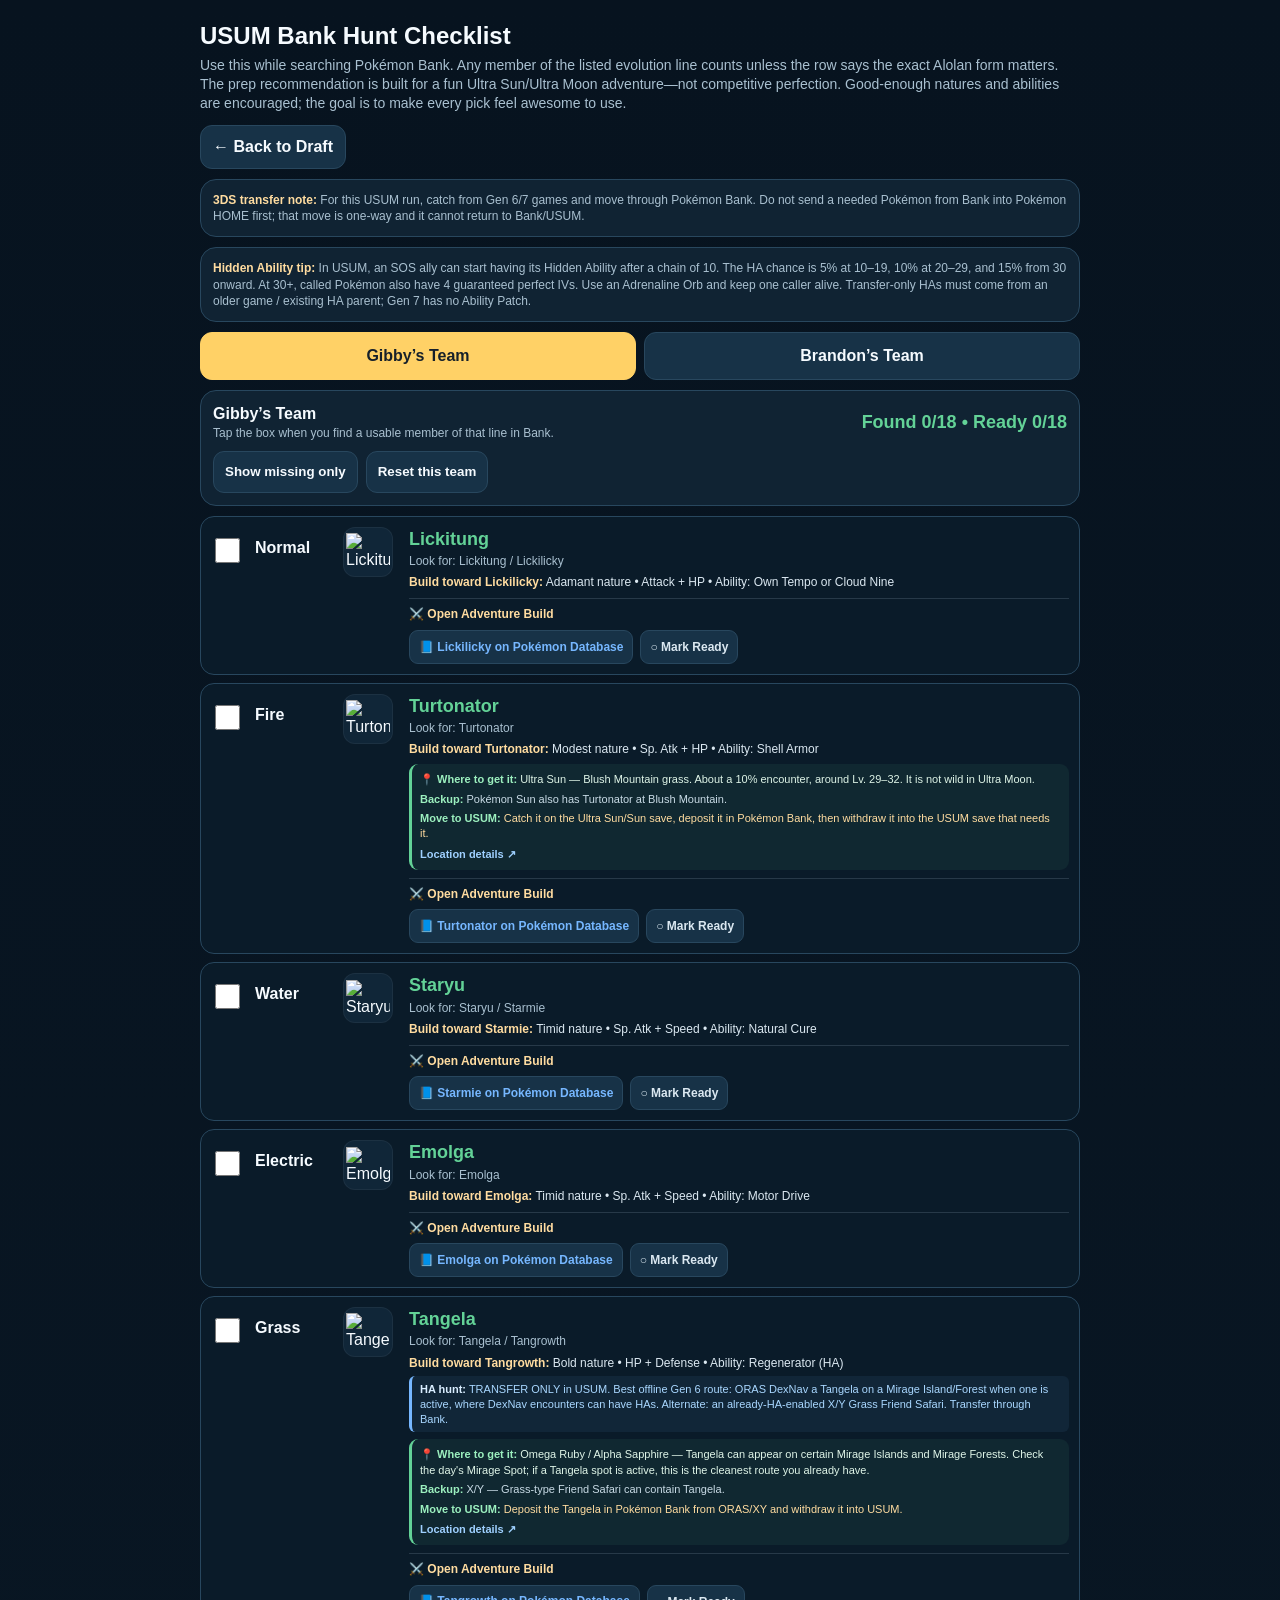
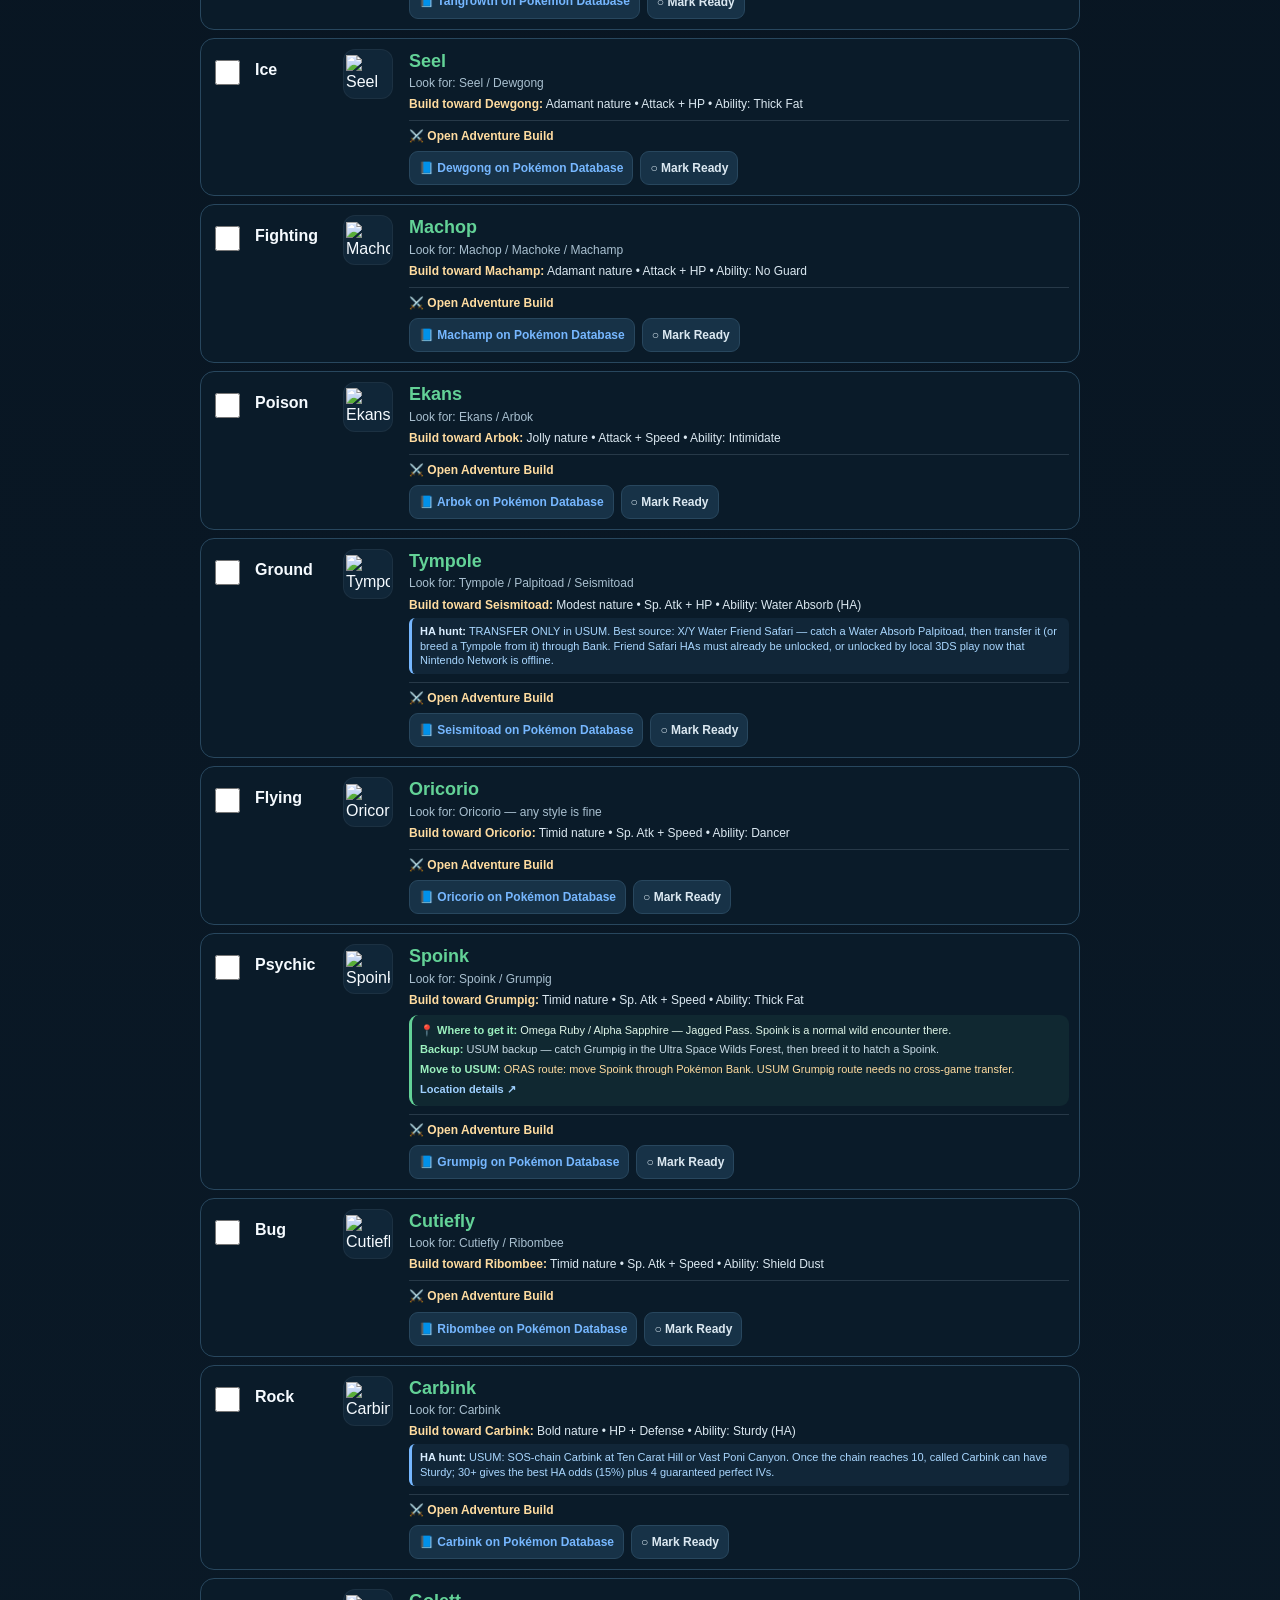
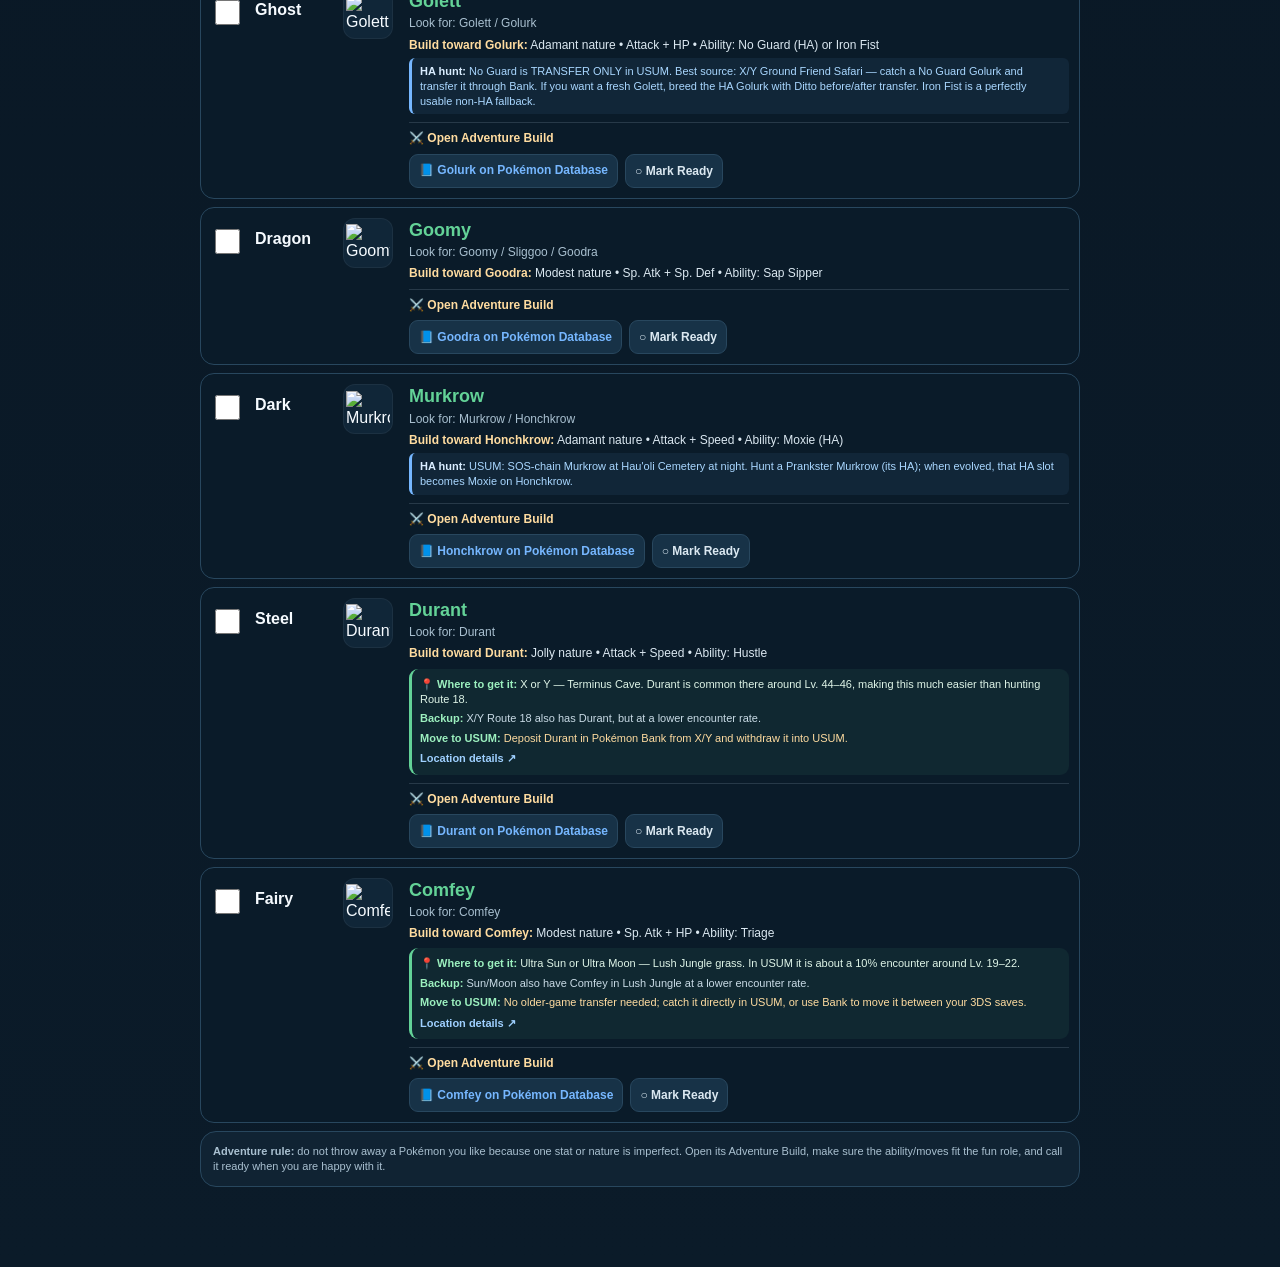
==== commit ad665a1f: "Add catch locations for missing team Pokémon" ====
--- a/bank-checklist.html
+++ b/bank-checklist.html
@@ -24,13 +24,14 @@
 .adventure{margin-top:8px;border-top:1px solid rgba(169,192,208,.18);padding-top:7px}.adventure summary{cursor:pointer;color:#ffdca0;font-size:12px;font-weight:900;list-style:none}.adventure summary::-webkit-details-marker{display:none}
 .buildGrid{display:grid;grid-template-columns:1fr;gap:6px;margin-top:8px}.buildLine{font-size:11px;line-height:1.4;color:#dbe8f1}.buildLine strong{color:#9fd0ff}.moves{display:flex;gap:5px;flex-wrap:wrap;margin-top:4px}.move{font-size:10.5px;padding:4px 7px;border-radius:999px;background:#102638;border:1px solid var(--line);color:#f2f8fc}
 .fun{padding:7px 8px;background:rgba(255,209,102,.07);border-left:3px solid #ffd166;border-radius:6px;color:#ffe8ad;font-size:11px}
+.acquireBox{margin-top:7px;padding:8px;border-radius:9px;background:rgba(99,210,151,.07);border-left:3px solid #63d297;font-size:11px;line-height:1.4;color:#dff5e8}.acquireBox strong{color:#9cf0bf}.acquireAlt{margin-top:4px;color:#c9dbe6}.acquireTransfer{margin-top:4px;color:#ffdca0}.sourceLink{display:inline-block;margin-top:5px;color:#9fd0ff;text-decoration:none;font-weight:800}
 @media(max-width:520px){.row{grid-template-columns:32px 64px 46px 1fr;gap:7px;padding:8px}.type{font-size:13px}.name{font-size:16px}.sprite{width:44px;height:44px}.sprite img{max-width:38px;max-height:38px}.prep,.line{font-size:11px}.db{font-size:11px}}
 </style>
 </head>
 <body><div class="app">
 <h1>USUM Bank Hunt Checklist</h1>
 <div class="sub">Use this while searching Pokémon Bank. Any member of the listed evolution line counts unless the row says the exact Alolan form matters. The prep recommendation is built for a fun Ultra Sun/Ultra Moon adventure—not competitive perfection. Good-enough natures and abilities are encouraged; the goal is to make every pick feel awesome to use.</div>
-<div class="nav"><a class="btn" href="./">← Back to Draft</a></div><div class="card small"><strong style="color:#ffdca0">Hidden Ability tip:</strong> In USUM, an SOS ally can start having its Hidden Ability after a chain of 10. The HA chance is 5% at 10–19, 10% at 20–29, and 15% from 30 onward. At 30+, called Pokémon also have 4 guaranteed perfect IVs. Use an Adrenaline Orb and keep one caller alive. Transfer-only HAs must come from an older game / existing HA parent; Gen 7 has no Ability Patch.</div>
+<div class="nav"><a class="btn" href="./">← Back to Draft</a></div><div class="card small"><strong style="color:#ffdca0">3DS transfer note:</strong> For this USUM run, catch from Gen 6/7 games and move through Pokémon Bank. Do not send a needed Pokémon from Bank into Pokémon HOME first; that move is one-way and it cannot return to Bank/USUM.</div><div class="card small"><strong style="color:#ffdca0">Hidden Ability tip:</strong> In USUM, an SOS ally can start having its Hidden Ability after a chain of 10. The HA chance is 5% at 10–19, 10% at 20–29, and 15% from 30 onward. At 30+, called Pokémon also have 4 guaranteed perfect IVs. Use an Adrenaline Orb and keep one caller alive. Transfer-only HAs must come from an older game / existing HA parent; Gen 7 has no Ability Patch.</div>
 <div class="tabs"><button id="gibbyTab" class="active">Gibby’s Team</button><button id="brandonTab">Brandon’s Team</button></div>
 <div class="card">
   <div class="progress"><div><strong id="teamTitle">Gibby’s Team</strong><div class="small">Tap the box when you find a usable member of that line in Bank.</div></div><div class="count" id="count">0 / 18</div></div>
@@ -83,6 +84,7 @@
  ]
 };
 var BUILDS={"Lickilicky":{"role":"Bulky physical all-rounder","alt":"Adamant is ideal; Brave or Careful are perfectly fine","moves":["Return / Body Slam","Power Whip","Earthquake","Brick Break"],"item":"Silk Scarf; Leftovers later if you have one","evo":"Level up Lickitung while it knows Rollout.","breed":"Use what you have. Breeding is only worth it if you really want a better nature.","gimmick":"A huge movepool lets it surprise almost anything with coverage."},"Turtonator":{"role":"Bulky special attacker that can suddenly sweep","alt":"Modest is great; Quiet or Bold are fine","moves":["Flamethrower","Dragon Pulse","Flash Cannon","Shell Smash"],"item":"Charcoal or Dragon Fang","evo":"Does not evolve.","breed":"No special breeding needed. Nature matters much less than having Shell Smash and good STAB moves.","gimmick":"Shell Smash turns a slow tank into a sudden late-battle sweeper."},"Starmie":{"role":"Fast special attacker / emergency cleaner","alt":"Timid is ideal; Modest is also excellent","moves":["Surf","Psychic","Ice Beam","Thunderbolt"],"item":"Mystic Water or Twisted Spoon","evo":"Use a Water Stone on Staryu.","breed":"Staryu is genderless, so only bother breeding with Ditto if you specifically want a nature or better stats.","gimmick":"One of the best coverage Pokémon in the whole draft—very few fights leave it without a useful move."},"Emolga":{"role":"Fast hit-and-run special attacker","alt":"Timid is ideal; Modest or Hasty are fine","moves":["Thunderbolt","Air Slash","Volt Switch","Nuzzle"],"item":"Magnet or Sharp Beak","evo":"Does not evolve.","breed":"Use what you have. Its speed and utility matter more than perfect breeding.","gimmick":"Nuzzle guarantees paralysis while Volt Switch lets it keep bouncing in and out."},"Tangrowth":{"role":"Physical wall with sleep and sustain","alt":"Bold is ideal; Relaxed, Modest, or even Adamant can work","moves":["Giga Drain","Sleep Powder","Ancient Power","Knock Off"],"item":"Big Root or Miracle Seed; Leftovers later","evo":"Level up Tangela while it knows Ancient Power.","breed":"Only chase Regenerator if the switch-healing sounds fun to you. Chlorophyll Tangrowth is still absolutely usable in a story run.","gimmick":"It can put something to sleep, soak up physical hits, heal with Giga Drain, and keep coming back."},"Dewgong":{"role":"Comfortable bulky Water/Ice attacker","alt":"Modest is the cleanest fit; Calm, Adamant, or Quiet all work","moves":["Surf","Ice Beam","Aqua Jet","Signal Beam"],"item":"Never-Melt Ice or Mystic Water","evo":"Seel evolves at level 34.","breed":"Use what you have. Thick Fat is nice but not worth restarting your search over.","gimmick":"Very safe dual-STAB coverage plus Aqua Jet for finishing weakened targets."},"Machamp":{"role":"Heavy physical wallbreaker","alt":"Adamant is ideal; Brave or Jolly are fine","moves":["Brick Break → Dynamic Punch","Rock Slide","Knock Off","Bulk Up"],"item":"Black Belt","evo":"Machop → Machoke at level 28; Machoke → Machamp by trade.","breed":"No breeding needed. If it has No Guard, you already have the fun version.","gimmick":"No Guard makes Dynamic Punch impossible to miss later on, giving you guaranteed confusion with huge damage."},"Arbok":{"role":"Fast-ish physical disruptor","alt":"Jolly is ideal; Adamant is excellent too","moves":["Poison Jab","Crunch","Earthquake","Glare"],"item":"Poison Barb or Black Glasses","evo":"Ekans evolves at level 22.","breed":"Use what you have. Intimidate is the nicest ability, but the line is easy to enjoy without perfect prep.","gimmick":"Glare can paralyze almost anything, while Intimidate softens physical opponents immediately."},"Seismitoad":{"role":"Bulky mixed/special attacker with excellent coverage","alt":"Modest is great; Quiet, Mild, or Adamant can all work","moves":["Scald","Earth Power","Sludge Bomb","Drain Punch"],"item":"Mystic Water or Soft Sand","evo":"Tympole → Palpitoad at level 25; Palpitoad → Seismitoad at level 36.","breed":"Water Absorb is nice but not mandatory. If your existing one has Swift Swim, keep it unless you specifically want the Water immunity.","gimmick":"Water/Ground already gives it a great matchup spread, and Water Absorb can turn an enemy Water move into free healing."},"Oricorio":{"role":"Fast special attacker with form flexibility","alt":"Timid is ideal; Modest is excellent","moves":["Revelation Dance","Air Slash","Roost","Teeter Dance"],"item":"Sharp Beak or the Z-Crystal matching its style","evo":"Does not evolve. Use the island nectars to change its style whenever you want.","breed":"Use what you have. The fun is in swapping forms, not breeding perfection.","gimmick":"Revelation Dance changes type with Oricorio's style, so one Pokémon can become Fire, Electric, Psychic, or Ghost."},"Grumpig":{"role":"Quick special attacker with utility","alt":"Timid is ideal; Modest or Calm are fine","moves":["Psychic","Power Gem","Shadow Ball","Thunder Wave"],"item":"Twisted Spoon or Wise Glasses","evo":"Spoink evolves at level 32.","breed":"Use what you have. Thick Fat is a nice bonus, not a requirement.","gimmick":"It has much better coverage than people expect and Thick Fat gives it handy Fire/Ice resistance."},"Ribombee":{"role":"Very fast setup special attacker","alt":"Timid is ideal; Modest works if you prefer more power","moves":["Pollen Puff","Dazzling Gleam","Psychic","Quiver Dance"],"item":"SilverPowder or Pixie Plate","evo":"Cutiefly evolves at level 25.","breed":"No special breeding required.","gimmick":"Quiver Dance can turn this tiny Pokémon into a legitimate late-fight sweeper in one turn."},"Carbink":{"role":"Team-support wall","alt":"Bold is ideal; Calm is just as usable","moves":["Moonblast","Power Gem","Reflect","Light Screen"],"item":"Light Clay","evo":"Does not evolve.","breed":"Sturdy is helpful, but Clear Body is completely fine for the adventure. Only SOS hunt the HA if you enjoy the hunt.","gimmick":"Reflect + Light Screen can make the rest of Gibby's party dramatically harder to knock out."},"Golurk":{"role":"Huge physical attacker with weird coverage","alt":"Adamant is ideal; Brave is great too","moves":["Earthquake","Shadow Punch","Heavy Slam","Dynamic Punch / Drain Punch"],"item":"Soft Sand or Spell Tag","evo":"Golett evolves at level 43.","breed":"Iron Fist is already great. No Guard is a fun bonus, not something you need to grind for.","gimmick":"With No Guard, normally unreliable moves like Dynamic Punch become reliable; Iron Fist instead powers several punching moves."},"Goodra":{"role":"Special tank with enormous coverage","alt":"Modest is ideal; Calm or Quiet are excellent","moves":["Dragon Pulse","Flamethrower","Thunderbolt","Sludge Bomb"],"item":"Dragon Fang or Wise Glasses","evo":"Goomy → Sliggoo at level 40; level Sliggoo at 50+ while it is raining in the overworld to get Goodra.","breed":"Use what you have. Sap Sipper is especially fun because it grants a Grass immunity.","gimmick":"Goodra can walk into special attacks and answer with a ridiculously broad selection of coverage moves."},"Honchkrow":{"role":"High-risk physical snowball attacker","alt":"Adamant is ideal; Jolly is fine","moves":["Night Slash","Brave Bird","Sucker Punch","Roost"],"item":"Black Glasses or Sharp Beak","evo":"Use a Dusk Stone on Murkrow.","breed":"Moxie is exciting, but Super Luck is also a genuinely fun ability. Don't feel forced to HA hunt.","gimmick":"Moxie can turn one knockout into a chain of increasingly powerful attacks; Super Luck can instead lean into critical hits."},"Durant":{"role":"Very fast physical glass cannon","alt":"Jolly is ideal; Adamant is excellent","moves":["Iron Head","X-Scissor","Crunch","Rock Slide"],"item":"Metal Coat or SilverPowder","evo":"Does not evolve.","breed":"Use what you have. Hustle's accuracy downside is part of the chaos.","gimmick":"Hustle gives Durant absurd physical power for something this fast, at the cost of occasionally missing at the worst possible moment."},"Comfey":{"role":"Priority healing/draining specialist","alt":"Modest is ideal; Bold or Calm are great","moves":["Draining Kiss","Giga Drain","Calm Mind","Synthesis"],"item":"Big Root or Leftovers","evo":"Does not evolve.","breed":"No special breeding needed—Triage is the ability that makes the whole concept work.","gimmick":"Triage gives priority to healing moves, including draining attacks, so Comfey can heal itself before many foes can move."},"Kecleon":{"role":"Coverage attacker that constantly changes type","alt":"Adamant is ideal; Jolly or Brave are fine","moves":["Return","Shadow Claw","Brick Break","Rock Slide"],"item":"Expert Belt when available; otherwise any move-boosting item","evo":"Does not evolve.","breed":"Protean is the one HA on these teams that is especially worth seeking if practical because it completely changes how Kecleon feels to play.","gimmick":"Protean changes Kecleon's type before every attack, effectively giving STAB to its huge coverage movepool."},"Heatmor":{"role":"Slow mixed/special coverage attacker","alt":"Modest is ideal; Mild or Quiet are fine","moves":["Flamethrower","Giga Drain","Focus Blast","Will-O-Wisp"],"item":"Charcoal or Expert Belt","evo":"Does not evolve.","breed":"Use what you have. Flash Fire is a great ability without any special hunting.","gimmick":"A Fire-type suddenly healing with Giga Drain and threatening Rocks/Waters gives Heatmor a fun surprise factor."},"Pyukumuku":{"role":"Defensive oddball / boss disruptor","alt":"Bold is ideal; Calm or Impish are fine","moves":["Toxic","Recover","Counter","Soak"],"item":"Leftovers or Sitrus Berry","evo":"Does not evolve.","breed":"Unaware is excellent against setup, but Innards Out is hilarious and perfectly usable for an adventure. Only SOS hunt if you want the defensive version.","gimmick":"It barely attacks normally—its fun comes from poisoning, healing, countering physical hits, and using Soak to create weird matchups."},"Pachirisu":{"role":"Fast support nuisance","alt":"Careful is ideal; Bold or Jolly are fine","moves":["Nuzzle","Super Fang","Volt Switch","Charm"],"item":"Sitrus Berry or Magnet","evo":"Does not evolve.","breed":"Volt Absorb is nice but absolutely not required. Pickup can even be useful during an adventure.","gimmick":"Nuzzle + Super Fang lets Pachirisu cripple much stronger opponents without needing big offensive stats."},"Lilligant":{"role":"Sleep-and-sweep special attacker","alt":"Timid is ideal; Modest is excellent","moves":["Giga Drain","Quiver Dance","Sleep Powder","Petal Dance"],"item":"Miracle Seed or Big Root","evo":"Use a Sun Stone on Petilil.","breed":"Use what you have. Own Tempo pairs nicely with Petal Dance but isn't mandatory.","gimmick":"Put something to sleep, use Quiver Dance, then try to sweep before it wakes up."},"Glaceon":{"role":"Hard-hitting special Ice cannon","alt":"Modest is ideal; Quiet or Timid are fine","moves":["Ice Beam","Shadow Ball","Signal Beam","Protect"],"item":"Never-Melt Ice or Wise Glasses","evo":"Level Eevee near the Ice Rock inside Mount Lanakila.","breed":"Use what you have. Glaceon's raw Sp. Atk does most of the work.","gimmick":"It doesn't need a complicated trick—130 base Sp. Atk Ice attacks are the trick."},"Hariyama":{"role":"Huge-HP physical bruiser","alt":"Adamant is ideal; Brave or Careful are fine","moves":["Close Combat","Knock Off","Rock Slide","Bulk Up"],"item":"Black Belt","evo":"Makuhita evolves at level 24.","breed":"Guts is excellent and common enough that there is no reason to overthink breeding.","gimmick":"Massive HP lets it absorb punishment while Guts can turn an annoying status condition into extra Attack."},"Alolan Muk":{"role":"Specially bulky physical attacker","alt":"Careful is ideal; Adamant is excellent","moves":["Poison Jab","Crunch","Brick Break","Rock Slide"],"item":"Black Sludge","evo":"Alolan Grimer evolves at level 38.","breed":"Use the Alolan form you have. Poison Touch is fun, but Gluttony is also usable.","gimmick":"Its excellent special bulk and Dark typing let it soak up Psychic/Ghost pressure while spreading contact poison."},"Palossand":{"role":"Physical wall with recovery and dual STAB","alt":"Bold is ideal; Modest or Calm are fine","moves":["Shadow Ball","Earth Power","Giga Drain","Shore Up"],"item":"Soft Sand or Spell Tag","evo":"Sandygast evolves at level 42.","breed":"No special breeding needed.","gimmick":"Shore Up gives reliable healing, and Water Compaction can sharply raise Defense when a Water move hits it."},"Chatot":{"role":"Fast special chaos cannon","alt":"Timid is ideal; Modest is excellent","moves":["Chatter","Hyper Voice","Heat Wave","Nasty Plot"],"item":"Silk Scarf or Sharp Beak","evo":"Does not evolve.","breed":"Use what you have. No ability hunt is necessary.","gimmick":"Chatter is the star: respectable Flying damage plus guaranteed confusion in Gen 7, backed by Nasty Plot."},"Bruxish":{"role":"Fast physical attacker with bite coverage","alt":"Jolly is ideal; Adamant is excellent","moves":["Psychic Fangs","Waterfall","Crunch","Aqua Jet"],"item":"Mystic Water or Twisted Spoon","evo":"Does not evolve.","breed":"Strong Jaw is the ability you want, but no Hidden Ability hunt is needed.","gimmick":"Strong Jaw boosts Psychic Fangs and Crunch, while Aqua Jet gives it an emergency priority finisher."},"Golisopod":{"role":"Armored physical nuke","alt":"Adamant is ideal; Brave is perfectly fine","moves":["First Impression","Liquidation","Leech Life","Sucker Punch"],"item":"Mystic Water or SilverPowder","evo":"Wimpod evolves at level 30.","breed":"Use what you have. Emergency Exit is unavoidable, so build around its weirdness instead of fighting it.","gimmick":"First Impression hits incredibly hard on the first turn, then Emergency Exit can force a dramatic reset later."},"Shuckle":{"role":"Pure disruption wall","alt":"Bold is ideal; Calm is equally good","moves":["Toxic","Infestation","Rest","Power Split"],"item":"Leftovers","evo":"Does not evolve.","breed":"Use what you have. Sturdy is already excellent.","gimmick":"Power Split can steal the teeth from strong attackers, while Toxic + Infestation slowly traps them in a miserable little rock prison."},"Mismagius":{"role":"Fast special attacker with setup","alt":"Timid is ideal; Modest is excellent","moves":["Shadow Ball","Psychic","Thunderbolt","Calm Mind"],"item":"Spell Tag or Wise Glasses","evo":"Use a Dusk Stone on Misdreavus.","breed":"Use what you have. Levitate is automatic and excellent.","gimmick":"Three excellent coverage attacks plus Calm Mind make it flexible without needing any complicated setup."},"Alolan Exeggutor":{"role":"Slow, powerful special attacker with berry shenanigans","alt":"Modest is ideal; Quiet is great","moves":["Giga Drain","Dragon Pulse","Flamethrower","Psychic"],"item":"Sitrus Berry if using Harvest; otherwise Miracle Seed / Dragon Fang","evo":"Use a Leaf Stone on Exeggcute while in Alola to get Alolan Exeggutor.","breed":"Harvest is fun and worth using if you already have it, but Frisk is fine. Don't turn this into a grind unless the infinite-berry gimmick appeals to you.","gimmick":"Harvest can repeatedly restore a consumed berry, giving this enormous palm tree surprisingly goofy staying power."},"Alolan Persian":{"role":"Fast support pivot with deceptive physical bulk","alt":"Timid is ideal; Jolly or Calm are fine","moves":["Dark Pulse","Power Gem","Parting Shot","Taunt"],"item":"Black Glasses or Sitrus Berry","evo":"Raise Alolan Meowth's friendship, then level it up.","breed":"Use what you have; Fur Coat is the prize and doesn't require an HA hunt.","gimmick":"Fur Coat halves physical damage while Parting Shot weakens the opponent on the way out—very annoying in the best way."},"Togedemaru":{"role":"Fast physical utility attacker","alt":"Jolly is ideal; Adamant is excellent","moves":["Zing Zap","Iron Head","U-turn","Spiky Shield"],"item":"Magnet or Metal Coat","evo":"Does not evolve.","breed":"Iron Barbs and Lightning Rod are both fun. Pick whichever one your existing Togedemaru has and run with it.","gimmick":"Zing Zap can flinch, U-turn keeps momentum, and Spiky Shield punishes contact."},"Slurpuff":{"role":"Cute setup attacker with an optional ridiculous gimmick","alt":"Adamant is ideal for the physical gimmick; Jolly is fine","moves":["Play Rough","Belly Drum","Drain Punch","Return"],"item":"Sitrus Berry","evo":"Trade Swirlix while it is holding a Whipped Dream.","breed":"Only breed if you specifically want Belly Drum. If that sounds like too much work, skip it and run a normal Fairy attacker with Sweet Veil.","gimmick":"The full gimmick is Belly Drum + Sitrus Berry + Unburden: heal after the Drum, double Speed when the berry is consumed, then go wild."}};
+var ACQUIRE={"Turtonator":{"best":"Ultra Sun — Blush Mountain grass. About a 10% encounter, around Lv. 29–32. It is not wild in Ultra Moon.","alt":"Pokémon Sun also has Turtonator at Blush Mountain.","transfer":"Catch it on the Ultra Sun/Sun save, deposit it in Pokémon Bank, then withdraw it into the USUM save that needs it.","url":"https://www.serebii.net/pokedex-sm/location/776.shtml"},"Tangela":{"best":"Omega Ruby / Alpha Sapphire — Tangela can appear on certain Mirage Islands and Mirage Forests. Check the day's Mirage Spot; if a Tangela spot is active, this is the cleanest route you already have.","alt":"X/Y — Grass-type Friend Safari can contain Tangela.","transfer":"Deposit the Tangela in Pokémon Bank from ORAS/XY and withdraw it into USUM.","url":"https://www.serebii.net/pokedex-xy/114.shtml"},"Spoink":{"best":"Omega Ruby / Alpha Sapphire — Jagged Pass. Spoink is a normal wild encounter there.","alt":"USUM backup — catch Grumpig in the Ultra Space Wilds Forest, then breed it to hatch a Spoink.","transfer":"ORAS route: move Spoink through Pokémon Bank. USUM Grumpig route needs no cross-game transfer.","url":"https://www.serebii.net/pokedex-xy/325.shtml"},"Durant":{"best":"X or Y — Terminus Cave. Durant is common there around Lv. 44–46, making this much easier than hunting Route 18.","alt":"X/Y Route 18 also has Durant, but at a lower encounter rate.","transfer":"Deposit Durant in Pokémon Bank from X/Y and withdraw it into USUM.","url":"https://www.serebii.net/pokedex-xy/location/632.shtml"},"Comfey":{"best":"Ultra Sun or Ultra Moon — Lush Jungle grass. In USUM it is about a 10% encounter around Lv. 19–22.","alt":"Sun/Moon also have Comfey in Lush Jungle at a lower encounter rate.","transfer":"No older-game transfer needed; catch it directly in USUM, or use Bank to move it between your 3DS saves.","url":"https://www.serebii.net/pokedex-sm/location/764.shtml"},"Heatmor":{"best":"X or Y — Route 18. Heatmor appears in the grass/red flowers and can also show up in hordes.","alt":"It is not catchable natively in ORAS or USUM, so X/Y is the simplest 3DS source.","transfer":"Deposit Heatmor in Pokémon Bank from X/Y and withdraw it into USUM.","url":"https://www.serebii.net/pokedex-xy/location/631.shtml"},"Pachirisu":{"best":"X or Y — Route 12 grass/yellow flowers, around Lv. 23–24.","alt":"An Electric Friend Safari can also contain Pachirisu and is the route to consider if you specifically want its Hidden Ability.","transfer":"Deposit Pachirisu in Pokémon Bank from X/Y and withdraw it into USUM.","url":"https://www.serebii.net/pokedex-xy/location/417.shtml"},"Bruxish":{"best":"Ultra Sun or Ultra Moon — fish on Routes 13, 14, or 15. Bubbling/special fishing spots are much better: about 35% versus about 5% from ordinary fishing.","alt":"Any of Routes 13–15 work, so use whichever bubbling fishing spot is easiest to reset.","transfer":"No older-game transfer needed.","url":"https://www.serebii.net/pokedex-sm/location/779.shtml"},"Swirlix":{"best":"Pokémon X — Route 7. This is the straightforward wild-catch route.","alt":"X/Y Fairy Friend Safari can also contain Swirlix. Pokémon Y does not have it as a normal Route 7 encounter.","transfer":"Deposit Swirlix in Pokémon Bank from X/Y and withdraw it into USUM.","url":"https://www.serebii.net/pokedex-xy/684.shtml"}};
 var active="gibby",missing=false;
 var key="usum-bank-hunt-v1",readyKey="usum-bank-ready-v1";
 var saved=JSON.parse(localStorage.getItem(key)||'{"gibby":[],"brandon":[]}');
@@ -103,10 +105,10 @@
  document.getElementById("count").textContent="Found "+found.size+"/18 • Ready "+ready.size+"/18";
  document.getElementById("missingOnly").textContent=missing?"Show all":"Show missing only";
  document.getElementById("list").innerHTML=rows.map(function(r,i){
-   var type=r[0],name=r[1],line=r[2],num=r[3],exact=r[4],target=r[5],nature=r[6],focus=r[7],ability=r[8],slug=r[9],haSource=r[10]||"",done=found.has(i),isReady=ready.has(i),b=BUILDS[target]||{};
+   var type=r[0],name=r[1],line=r[2],num=r[3],exact=r[4],target=r[5],nature=r[6],focus=r[7],ability=r[8],slug=r[9],haSource=r[10]||"",done=found.has(i),isReady=ready.has(i),b=BUILDS[target]||{},a=ACQUIRE[name]||ACQUIRE[target]||null;
    if(missing&&done)return "";
    var moves=(b.moves||[]).map(function(m){return '<span class="move">'+m+'</span>'}).join("");
-   return '<div class="row '+(done?'done ':'')+(isReady?'ready':'')+'"><input type="checkbox" aria-label="Found '+name+'" data-i="'+i+'" '+(done?'checked':'')+'><div class="type">'+type+'</div><div class="sprite"><img src="'+spriteUrl(num,name)+'" alt="'+name+'" loading="lazy"></div><div><div class="name">'+name+'</div><div class="line">Look for: '+line+'</div><div class="prep"><strong>Build toward '+target+':</strong> '+nature+' nature • '+focus+' • Ability: '+ability+'</div>'+(haSource?'<div class="haSource"><strong>HA hunt:</strong> '+haSource+'</div>':'')+(exact?'<div class="exact">⚠ Exact Alolan form matters in Bank</div>':'')+'<details class="adventure"><summary>⚔️ Open Adventure Build</summary><div class="buildGrid"><div class="buildLine"><strong>Role:</strong> '+(b.role||"Flexible adventure Pokémon")+'</div><div class="buildLine"><strong>Nature flexibility:</strong> '+(b.alt||nature+" is a good target")+'</div><div class="buildLine"><strong>Moves to aim for:</strong><div class="moves">'+moves+'</div></div><div class="buildLine"><strong>Held item:</strong> '+(b.item||"Use whatever boosts its main STAB")+'</div><div class="buildLine"><strong>Evolution:</strong> '+(b.evo||"No special evolution requirement.")+'</div><div class="buildLine"><strong>Worth breeding?</strong> '+(b.breed||"Use what you have.")+'</div><div class="fun"><strong>✨ What makes it fun:</strong> '+(b.gimmick||"Give it a role you enjoy and let it shine.")+'</div></div></details><div class="rowlinks"><a class="db" href="'+dbUrl(slug)+'" target="_blank" rel="noopener">📘 '+target+' on Pokémon Database</a><button type="button" class="readyBtn '+(isReady?'on':'')+'" data-ready="'+i+'">'+(isReady?'✅ Ready for Alola':'○ Mark Ready')+'</button></div></div></div>';
+   return '<div class="row '+(done?'done ':'')+(isReady?'ready':'')+'"><input type="checkbox" aria-label="Found '+name+'" data-i="'+i+'" '+(done?'checked':'')+'><div class="type">'+type+'</div><div class="sprite"><img src="'+spriteUrl(num,name)+'" alt="'+name+'" loading="lazy"></div><div><div class="name">'+name+'</div><div class="line">Look for: '+line+'</div><div class="prep"><strong>Build toward '+target+':</strong> '+nature+' nature • '+focus+' • Ability: '+ability+'</div>'+(haSource?'<div class="haSource"><strong>HA hunt:</strong> '+haSource+'</div>':'')+(a?'<div class="acquireBox"><strong>📍 Where to get it:</strong> '+a.best+'<div class="acquireAlt"><strong>Backup:</strong> '+a.alt+'</div><div class="acquireTransfer"><strong>Move to USUM:</strong> '+a.transfer+'</div><a class="sourceLink" href="'+a.url+'" target="_blank" rel="noopener">Location details ↗</a></div>':'')+(exact?'<div class="exact">⚠ Exact Alolan form matters in Bank</div>':'')+'<details class="adventure"><summary>⚔️ Open Adventure Build</summary><div class="buildGrid"><div class="buildLine"><strong>Role:</strong> '+(b.role||"Flexible adventure Pokémon")+'</div><div class="buildLine"><strong>Nature flexibility:</strong> '+(b.alt||nature+" is a good target")+'</div><div class="buildLine"><strong>Moves to aim for:</strong><div class="moves">'+moves+'</div></div><div class="buildLine"><strong>Held item:</strong> '+(b.item||"Use whatever boosts its main STAB")+'</div><div class="buildLine"><strong>Evolution:</strong> '+(b.evo||"No special evolution requirement.")+'</div><div class="buildLine"><strong>Worth breeding?</strong> '+(b.breed||"Use what you have.")+'</div><div class="fun"><strong>✨ What makes it fun:</strong> '+(b.gimmick||"Give it a role you enjoy and let it shine.")+'</div></div></details><div class="rowlinks"><a class="db" href="'+dbUrl(slug)+'" target="_blank" rel="noopener">📘 '+target+' on Pokémon Database</a><button type="button" class="readyBtn '+(isReady?'on':'')+'" data-ready="'+i+'">'+(isReady?'✅ Ready for Alola':'○ Mark Ready')+'</button></div></div></div>';
  }).join("");
  document.querySelectorAll('input[data-i]').forEach(function(cb){cb.onchange=function(){
    var i=Number(cb.dataset.i),arr=new Set(saved[active]);if(cb.checked)arr.add(i);else arr.delete(i);saved[active]=Array.from(arr);save();render();
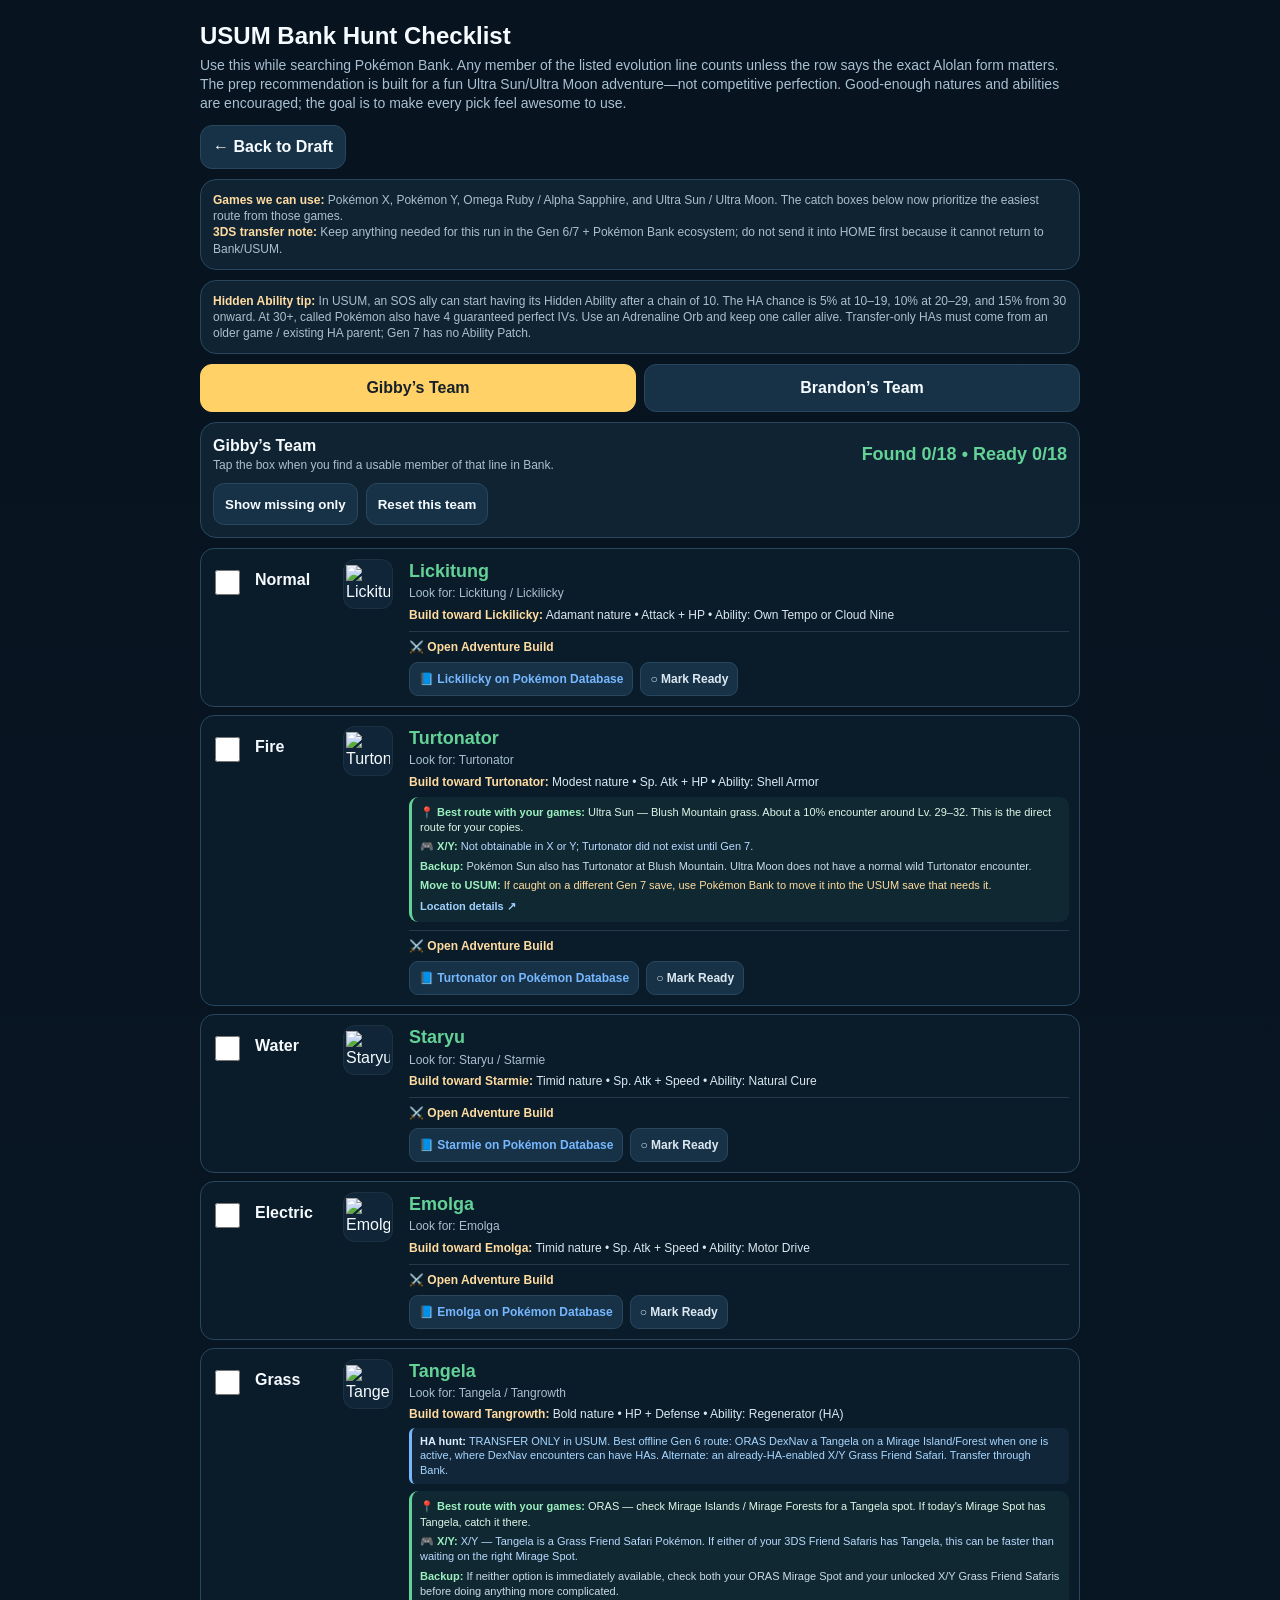
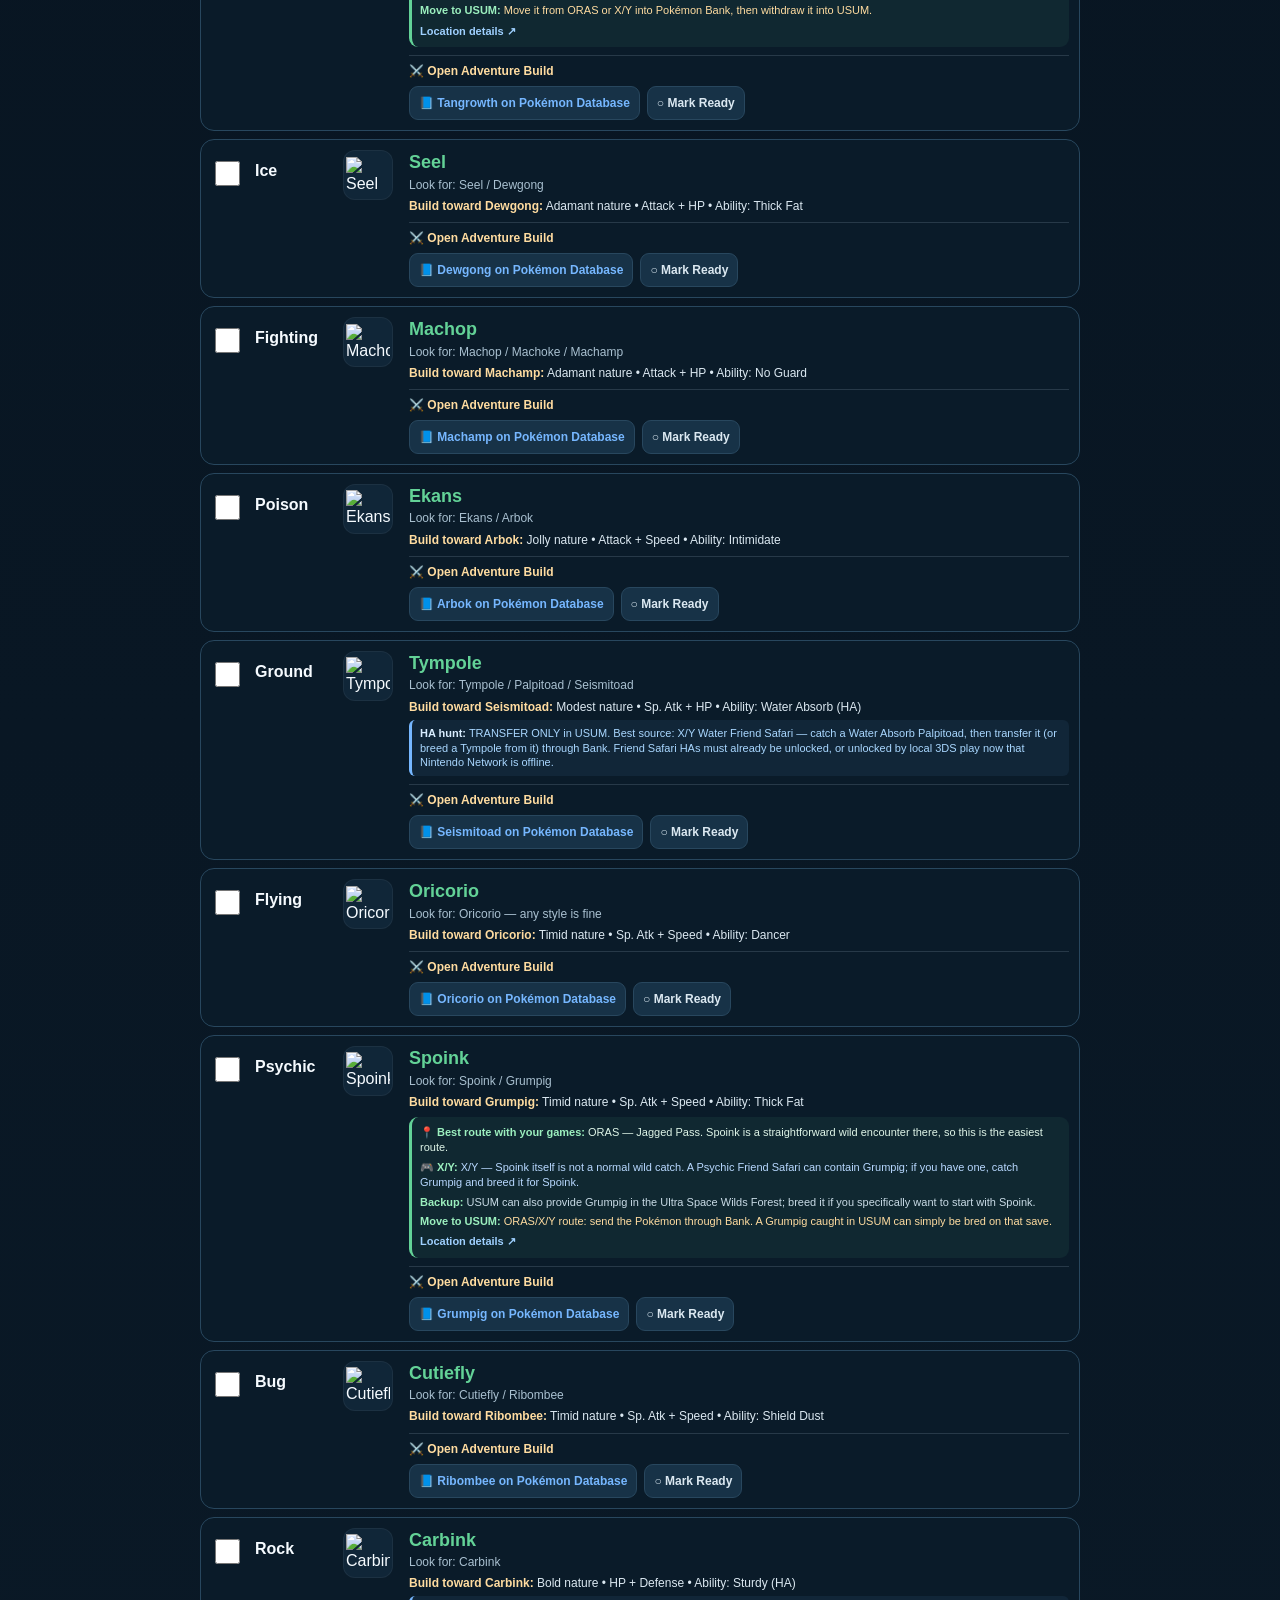
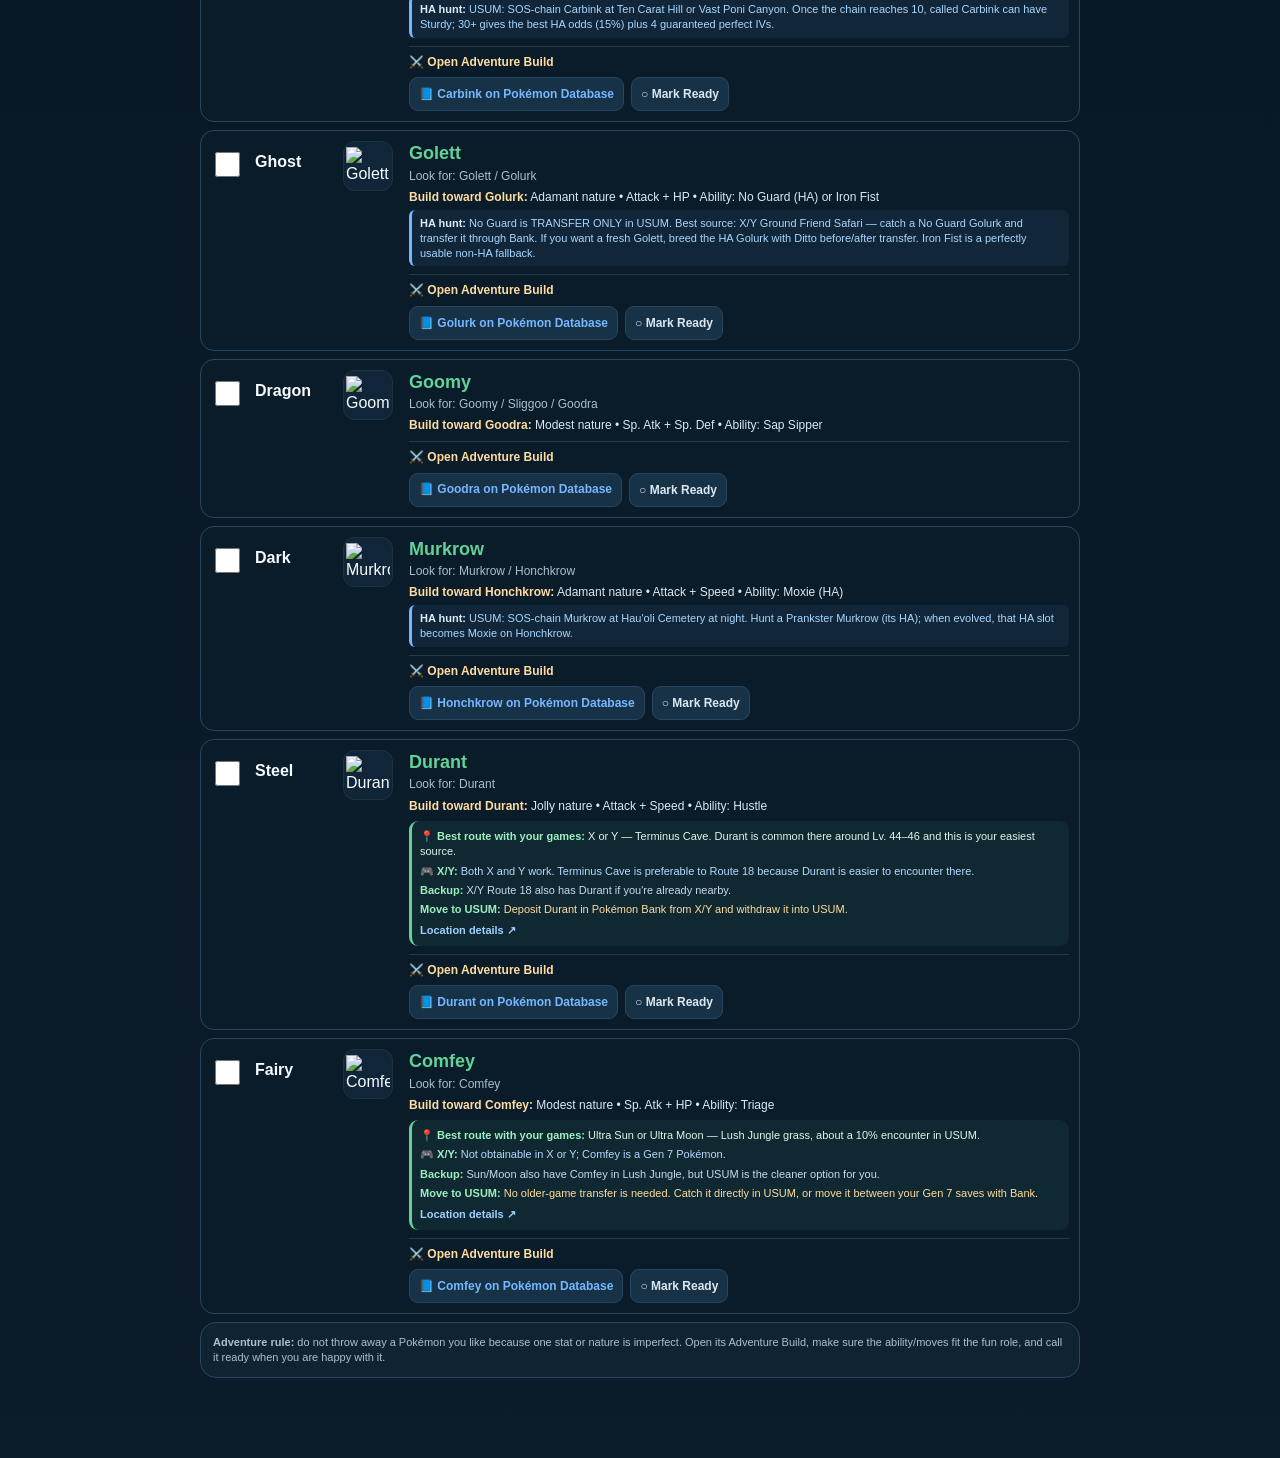
==== commit 0c565d17: "Include Pokemon X and Y in missing-Pokemon hunt routes" ====
--- a/bank-checklist.html
+++ b/bank-checklist.html
@@ -24,14 +24,14 @@
 .adventure{margin-top:8px;border-top:1px solid rgba(169,192,208,.18);padding-top:7px}.adventure summary{cursor:pointer;color:#ffdca0;font-size:12px;font-weight:900;list-style:none}.adventure summary::-webkit-details-marker{display:none}
 .buildGrid{display:grid;grid-template-columns:1fr;gap:6px;margin-top:8px}.buildLine{font-size:11px;line-height:1.4;color:#dbe8f1}.buildLine strong{color:#9fd0ff}.moves{display:flex;gap:5px;flex-wrap:wrap;margin-top:4px}.move{font-size:10.5px;padding:4px 7px;border-radius:999px;background:#102638;border:1px solid var(--line);color:#f2f8fc}
 .fun{padding:7px 8px;background:rgba(255,209,102,.07);border-left:3px solid #ffd166;border-radius:6px;color:#ffe8ad;font-size:11px}
-.acquireBox{margin-top:7px;padding:8px;border-radius:9px;background:rgba(99,210,151,.07);border-left:3px solid #63d297;font-size:11px;line-height:1.4;color:#dff5e8}.acquireBox strong{color:#9cf0bf}.acquireAlt{margin-top:4px;color:#c9dbe6}.acquireTransfer{margin-top:4px;color:#ffdca0}.sourceLink{display:inline-block;margin-top:5px;color:#9fd0ff;text-decoration:none;font-weight:800}
+.acquireBox{margin-top:7px;padding:8px;border-radius:9px;background:rgba(99,210,151,.07);border-left:3px solid #63d297;font-size:11px;line-height:1.4;color:#dff5e8}.acquireBox strong{color:#9cf0bf}.acquireXY{margin-top:4px;color:#b8d8ff}.acquireAlt{margin-top:4px;color:#c9dbe6}.acquireTransfer{margin-top:4px;color:#ffdca0}.sourceLink{display:inline-block;margin-top:5px;color:#9fd0ff;text-decoration:none;font-weight:800}
 @media(max-width:520px){.row{grid-template-columns:32px 64px 46px 1fr;gap:7px;padding:8px}.type{font-size:13px}.name{font-size:16px}.sprite{width:44px;height:44px}.sprite img{max-width:38px;max-height:38px}.prep,.line{font-size:11px}.db{font-size:11px}}
 </style>
 </head>
 <body><div class="app">
 <h1>USUM Bank Hunt Checklist</h1>
 <div class="sub">Use this while searching Pokémon Bank. Any member of the listed evolution line counts unless the row says the exact Alolan form matters. The prep recommendation is built for a fun Ultra Sun/Ultra Moon adventure—not competitive perfection. Good-enough natures and abilities are encouraged; the goal is to make every pick feel awesome to use.</div>
-<div class="nav"><a class="btn" href="./">← Back to Draft</a></div><div class="card small"><strong style="color:#ffdca0">3DS transfer note:</strong> For this USUM run, catch from Gen 6/7 games and move through Pokémon Bank. Do not send a needed Pokémon from Bank into Pokémon HOME first; that move is one-way and it cannot return to Bank/USUM.</div><div class="card small"><strong style="color:#ffdca0">Hidden Ability tip:</strong> In USUM, an SOS ally can start having its Hidden Ability after a chain of 10. The HA chance is 5% at 10–19, 10% at 20–29, and 15% from 30 onward. At 30+, called Pokémon also have 4 guaranteed perfect IVs. Use an Adrenaline Orb and keep one caller alive. Transfer-only HAs must come from an older game / existing HA parent; Gen 7 has no Ability Patch.</div>
+<div class="nav"><a class="btn" href="./">← Back to Draft</a></div><div class="card small"><strong style="color:#ffdca0">Games we can use:</strong> Pokémon X, Pokémon Y, Omega Ruby / Alpha Sapphire, and Ultra Sun / Ultra Moon. The catch boxes below now prioritize the easiest route from those games. <br><strong style="color:#ffdca0">3DS transfer note:</strong> Keep anything needed for this run in the Gen 6/7 + Pokémon Bank ecosystem; do not send it into HOME first because it cannot return to Bank/USUM.</div><div class="card small"><strong style="color:#ffdca0">Hidden Ability tip:</strong> In USUM, an SOS ally can start having its Hidden Ability after a chain of 10. The HA chance is 5% at 10–19, 10% at 20–29, and 15% from 30 onward. At 30+, called Pokémon also have 4 guaranteed perfect IVs. Use an Adrenaline Orb and keep one caller alive. Transfer-only HAs must come from an older game / existing HA parent; Gen 7 has no Ability Patch.</div>
 <div class="tabs"><button id="gibbyTab" class="active">Gibby’s Team</button><button id="brandonTab">Brandon’s Team</button></div>
 <div class="card">
   <div class="progress"><div><strong id="teamTitle">Gibby’s Team</strong><div class="small">Tap the box when you find a usable member of that line in Bank.</div></div><div class="count" id="count">0 / 18</div></div>
@@ -84,7 +84,7 @@
  ]
 };
 var BUILDS={"Lickilicky":{"role":"Bulky physical all-rounder","alt":"Adamant is ideal; Brave or Careful are perfectly fine","moves":["Return / Body Slam","Power Whip","Earthquake","Brick Break"],"item":"Silk Scarf; Leftovers later if you have one","evo":"Level up Lickitung while it knows Rollout.","breed":"Use what you have. Breeding is only worth it if you really want a better nature.","gimmick":"A huge movepool lets it surprise almost anything with coverage."},"Turtonator":{"role":"Bulky special attacker that can suddenly sweep","alt":"Modest is great; Quiet or Bold are fine","moves":["Flamethrower","Dragon Pulse","Flash Cannon","Shell Smash"],"item":"Charcoal or Dragon Fang","evo":"Does not evolve.","breed":"No special breeding needed. Nature matters much less than having Shell Smash and good STAB moves.","gimmick":"Shell Smash turns a slow tank into a sudden late-battle sweeper."},"Starmie":{"role":"Fast special attacker / emergency cleaner","alt":"Timid is ideal; Modest is also excellent","moves":["Surf","Psychic","Ice Beam","Thunderbolt"],"item":"Mystic Water or Twisted Spoon","evo":"Use a Water Stone on Staryu.","breed":"Staryu is genderless, so only bother breeding with Ditto if you specifically want a nature or better stats.","gimmick":"One of the best coverage Pokémon in the whole draft—very few fights leave it without a useful move."},"Emolga":{"role":"Fast hit-and-run special attacker","alt":"Timid is ideal; Modest or Hasty are fine","moves":["Thunderbolt","Air Slash","Volt Switch","Nuzzle"],"item":"Magnet or Sharp Beak","evo":"Does not evolve.","breed":"Use what you have. Its speed and utility matter more than perfect breeding.","gimmick":"Nuzzle guarantees paralysis while Volt Switch lets it keep bouncing in and out."},"Tangrowth":{"role":"Physical wall with sleep and sustain","alt":"Bold is ideal; Relaxed, Modest, or even Adamant can work","moves":["Giga Drain","Sleep Powder","Ancient Power","Knock Off"],"item":"Big Root or Miracle Seed; Leftovers later","evo":"Level up Tangela while it knows Ancient Power.","breed":"Only chase Regenerator if the switch-healing sounds fun to you. Chlorophyll Tangrowth is still absolutely usable in a story run.","gimmick":"It can put something to sleep, soak up physical hits, heal with Giga Drain, and keep coming back."},"Dewgong":{"role":"Comfortable bulky Water/Ice attacker","alt":"Modest is the cleanest fit; Calm, Adamant, or Quiet all work","moves":["Surf","Ice Beam","Aqua Jet","Signal Beam"],"item":"Never-Melt Ice or Mystic Water","evo":"Seel evolves at level 34.","breed":"Use what you have. Thick Fat is nice but not worth restarting your search over.","gimmick":"Very safe dual-STAB coverage plus Aqua Jet for finishing weakened targets."},"Machamp":{"role":"Heavy physical wallbreaker","alt":"Adamant is ideal; Brave or Jolly are fine","moves":["Brick Break → Dynamic Punch","Rock Slide","Knock Off","Bulk Up"],"item":"Black Belt","evo":"Machop → Machoke at level 28; Machoke → Machamp by trade.","breed":"No breeding needed. If it has No Guard, you already have the fun version.","gimmick":"No Guard makes Dynamic Punch impossible to miss later on, giving you guaranteed confusion with huge damage."},"Arbok":{"role":"Fast-ish physical disruptor","alt":"Jolly is ideal; Adamant is excellent too","moves":["Poison Jab","Crunch","Earthquake","Glare"],"item":"Poison Barb or Black Glasses","evo":"Ekans evolves at level 22.","breed":"Use what you have. Intimidate is the nicest ability, but the line is easy to enjoy without perfect prep.","gimmick":"Glare can paralyze almost anything, while Intimidate softens physical opponents immediately."},"Seismitoad":{"role":"Bulky mixed/special attacker with excellent coverage","alt":"Modest is great; Quiet, Mild, or Adamant can all work","moves":["Scald","Earth Power","Sludge Bomb","Drain Punch"],"item":"Mystic Water or Soft Sand","evo":"Tympole → Palpitoad at level 25; Palpitoad → Seismitoad at level 36.","breed":"Water Absorb is nice but not mandatory. If your existing one has Swift Swim, keep it unless you specifically want the Water immunity.","gimmick":"Water/Ground already gives it a great matchup spread, and Water Absorb can turn an enemy Water move into free healing."},"Oricorio":{"role":"Fast special attacker with form flexibility","alt":"Timid is ideal; Modest is excellent","moves":["Revelation Dance","Air Slash","Roost","Teeter Dance"],"item":"Sharp Beak or the Z-Crystal matching its style","evo":"Does not evolve. Use the island nectars to change its style whenever you want.","breed":"Use what you have. The fun is in swapping forms, not breeding perfection.","gimmick":"Revelation Dance changes type with Oricorio's style, so one Pokémon can become Fire, Electric, Psychic, or Ghost."},"Grumpig":{"role":"Quick special attacker with utility","alt":"Timid is ideal; Modest or Calm are fine","moves":["Psychic","Power Gem","Shadow Ball","Thunder Wave"],"item":"Twisted Spoon or Wise Glasses","evo":"Spoink evolves at level 32.","breed":"Use what you have. Thick Fat is a nice bonus, not a requirement.","gimmick":"It has much better coverage than people expect and Thick Fat gives it handy Fire/Ice resistance."},"Ribombee":{"role":"Very fast setup special attacker","alt":"Timid is ideal; Modest works if you prefer more power","moves":["Pollen Puff","Dazzling Gleam","Psychic","Quiver Dance"],"item":"SilverPowder or Pixie Plate","evo":"Cutiefly evolves at level 25.","breed":"No special breeding required.","gimmick":"Quiver Dance can turn this tiny Pokémon into a legitimate late-fight sweeper in one turn."},"Carbink":{"role":"Team-support wall","alt":"Bold is ideal; Calm is just as usable","moves":["Moonblast","Power Gem","Reflect","Light Screen"],"item":"Light Clay","evo":"Does not evolve.","breed":"Sturdy is helpful, but Clear Body is completely fine for the adventure. Only SOS hunt the HA if you enjoy the hunt.","gimmick":"Reflect + Light Screen can make the rest of Gibby's party dramatically harder to knock out."},"Golurk":{"role":"Huge physical attacker with weird coverage","alt":"Adamant is ideal; Brave is great too","moves":["Earthquake","Shadow Punch","Heavy Slam","Dynamic Punch / Drain Punch"],"item":"Soft Sand or Spell Tag","evo":"Golett evolves at level 43.","breed":"Iron Fist is already great. No Guard is a fun bonus, not something you need to grind for.","gimmick":"With No Guard, normally unreliable moves like Dynamic Punch become reliable; Iron Fist instead powers several punching moves."},"Goodra":{"role":"Special tank with enormous coverage","alt":"Modest is ideal; Calm or Quiet are excellent","moves":["Dragon Pulse","Flamethrower","Thunderbolt","Sludge Bomb"],"item":"Dragon Fang or Wise Glasses","evo":"Goomy → Sliggoo at level 40; level Sliggoo at 50+ while it is raining in the overworld to get Goodra.","breed":"Use what you have. Sap Sipper is especially fun because it grants a Grass immunity.","gimmick":"Goodra can walk into special attacks and answer with a ridiculously broad selection of coverage moves."},"Honchkrow":{"role":"High-risk physical snowball attacker","alt":"Adamant is ideal; Jolly is fine","moves":["Night Slash","Brave Bird","Sucker Punch","Roost"],"item":"Black Glasses or Sharp Beak","evo":"Use a Dusk Stone on Murkrow.","breed":"Moxie is exciting, but Super Luck is also a genuinely fun ability. Don't feel forced to HA hunt.","gimmick":"Moxie can turn one knockout into a chain of increasingly powerful attacks; Super Luck can instead lean into critical hits."},"Durant":{"role":"Very fast physical glass cannon","alt":"Jolly is ideal; Adamant is excellent","moves":["Iron Head","X-Scissor","Crunch","Rock Slide"],"item":"Metal Coat or SilverPowder","evo":"Does not evolve.","breed":"Use what you have. Hustle's accuracy downside is part of the chaos.","gimmick":"Hustle gives Durant absurd physical power for something this fast, at the cost of occasionally missing at the worst possible moment."},"Comfey":{"role":"Priority healing/draining specialist","alt":"Modest is ideal; Bold or Calm are great","moves":["Draining Kiss","Giga Drain","Calm Mind","Synthesis"],"item":"Big Root or Leftovers","evo":"Does not evolve.","breed":"No special breeding needed—Triage is the ability that makes the whole concept work.","gimmick":"Triage gives priority to healing moves, including draining attacks, so Comfey can heal itself before many foes can move."},"Kecleon":{"role":"Coverage attacker that constantly changes type","alt":"Adamant is ideal; Jolly or Brave are fine","moves":["Return","Shadow Claw","Brick Break","Rock Slide"],"item":"Expert Belt when available; otherwise any move-boosting item","evo":"Does not evolve.","breed":"Protean is the one HA on these teams that is especially worth seeking if practical because it completely changes how Kecleon feels to play.","gimmick":"Protean changes Kecleon's type before every attack, effectively giving STAB to its huge coverage movepool."},"Heatmor":{"role":"Slow mixed/special coverage attacker","alt":"Modest is ideal; Mild or Quiet are fine","moves":["Flamethrower","Giga Drain","Focus Blast","Will-O-Wisp"],"item":"Charcoal or Expert Belt","evo":"Does not evolve.","breed":"Use what you have. Flash Fire is a great ability without any special hunting.","gimmick":"A Fire-type suddenly healing with Giga Drain and threatening Rocks/Waters gives Heatmor a fun surprise factor."},"Pyukumuku":{"role":"Defensive oddball / boss disruptor","alt":"Bold is ideal; Calm or Impish are fine","moves":["Toxic","Recover","Counter","Soak"],"item":"Leftovers or Sitrus Berry","evo":"Does not evolve.","breed":"Unaware is excellent against setup, but Innards Out is hilarious and perfectly usable for an adventure. Only SOS hunt if you want the defensive version.","gimmick":"It barely attacks normally—its fun comes from poisoning, healing, countering physical hits, and using Soak to create weird matchups."},"Pachirisu":{"role":"Fast support nuisance","alt":"Careful is ideal; Bold or Jolly are fine","moves":["Nuzzle","Super Fang","Volt Switch","Charm"],"item":"Sitrus Berry or Magnet","evo":"Does not evolve.","breed":"Volt Absorb is nice but absolutely not required. Pickup can even be useful during an adventure.","gimmick":"Nuzzle + Super Fang lets Pachirisu cripple much stronger opponents without needing big offensive stats."},"Lilligant":{"role":"Sleep-and-sweep special attacker","alt":"Timid is ideal; Modest is excellent","moves":["Giga Drain","Quiver Dance","Sleep Powder","Petal Dance"],"item":"Miracle Seed or Big Root","evo":"Use a Sun Stone on Petilil.","breed":"Use what you have. Own Tempo pairs nicely with Petal Dance but isn't mandatory.","gimmick":"Put something to sleep, use Quiver Dance, then try to sweep before it wakes up."},"Glaceon":{"role":"Hard-hitting special Ice cannon","alt":"Modest is ideal; Quiet or Timid are fine","moves":["Ice Beam","Shadow Ball","Signal Beam","Protect"],"item":"Never-Melt Ice or Wise Glasses","evo":"Level Eevee near the Ice Rock inside Mount Lanakila.","breed":"Use what you have. Glaceon's raw Sp. Atk does most of the work.","gimmick":"It doesn't need a complicated trick—130 base Sp. Atk Ice attacks are the trick."},"Hariyama":{"role":"Huge-HP physical bruiser","alt":"Adamant is ideal; Brave or Careful are fine","moves":["Close Combat","Knock Off","Rock Slide","Bulk Up"],"item":"Black Belt","evo":"Makuhita evolves at level 24.","breed":"Guts is excellent and common enough that there is no reason to overthink breeding.","gimmick":"Massive HP lets it absorb punishment while Guts can turn an annoying status condition into extra Attack."},"Alolan Muk":{"role":"Specially bulky physical attacker","alt":"Careful is ideal; Adamant is excellent","moves":["Poison Jab","Crunch","Brick Break","Rock Slide"],"item":"Black Sludge","evo":"Alolan Grimer evolves at level 38.","breed":"Use the Alolan form you have. Poison Touch is fun, but Gluttony is also usable.","gimmick":"Its excellent special bulk and Dark typing let it soak up Psychic/Ghost pressure while spreading contact poison."},"Palossand":{"role":"Physical wall with recovery and dual STAB","alt":"Bold is ideal; Modest or Calm are fine","moves":["Shadow Ball","Earth Power","Giga Drain","Shore Up"],"item":"Soft Sand or Spell Tag","evo":"Sandygast evolves at level 42.","breed":"No special breeding needed.","gimmick":"Shore Up gives reliable healing, and Water Compaction can sharply raise Defense when a Water move hits it."},"Chatot":{"role":"Fast special chaos cannon","alt":"Timid is ideal; Modest is excellent","moves":["Chatter","Hyper Voice","Heat Wave","Nasty Plot"],"item":"Silk Scarf or Sharp Beak","evo":"Does not evolve.","breed":"Use what you have. No ability hunt is necessary.","gimmick":"Chatter is the star: respectable Flying damage plus guaranteed confusion in Gen 7, backed by Nasty Plot."},"Bruxish":{"role":"Fast physical attacker with bite coverage","alt":"Jolly is ideal; Adamant is excellent","moves":["Psychic Fangs","Waterfall","Crunch","Aqua Jet"],"item":"Mystic Water or Twisted Spoon","evo":"Does not evolve.","breed":"Strong Jaw is the ability you want, but no Hidden Ability hunt is needed.","gimmick":"Strong Jaw boosts Psychic Fangs and Crunch, while Aqua Jet gives it an emergency priority finisher."},"Golisopod":{"role":"Armored physical nuke","alt":"Adamant is ideal; Brave is perfectly fine","moves":["First Impression","Liquidation","Leech Life","Sucker Punch"],"item":"Mystic Water or SilverPowder","evo":"Wimpod evolves at level 30.","breed":"Use what you have. Emergency Exit is unavoidable, so build around its weirdness instead of fighting it.","gimmick":"First Impression hits incredibly hard on the first turn, then Emergency Exit can force a dramatic reset later."},"Shuckle":{"role":"Pure disruption wall","alt":"Bold is ideal; Calm is equally good","moves":["Toxic","Infestation","Rest","Power Split"],"item":"Leftovers","evo":"Does not evolve.","breed":"Use what you have. Sturdy is already excellent.","gimmick":"Power Split can steal the teeth from strong attackers, while Toxic + Infestation slowly traps them in a miserable little rock prison."},"Mismagius":{"role":"Fast special attacker with setup","alt":"Timid is ideal; Modest is excellent","moves":["Shadow Ball","Psychic","Thunderbolt","Calm Mind"],"item":"Spell Tag or Wise Glasses","evo":"Use a Dusk Stone on Misdreavus.","breed":"Use what you have. Levitate is automatic and excellent.","gimmick":"Three excellent coverage attacks plus Calm Mind make it flexible without needing any complicated setup."},"Alolan Exeggutor":{"role":"Slow, powerful special attacker with berry shenanigans","alt":"Modest is ideal; Quiet is great","moves":["Giga Drain","Dragon Pulse","Flamethrower","Psychic"],"item":"Sitrus Berry if using Harvest; otherwise Miracle Seed / Dragon Fang","evo":"Use a Leaf Stone on Exeggcute while in Alola to get Alolan Exeggutor.","breed":"Harvest is fun and worth using if you already have it, but Frisk is fine. Don't turn this into a grind unless the infinite-berry gimmick appeals to you.","gimmick":"Harvest can repeatedly restore a consumed berry, giving this enormous palm tree surprisingly goofy staying power."},"Alolan Persian":{"role":"Fast support pivot with deceptive physical bulk","alt":"Timid is ideal; Jolly or Calm are fine","moves":["Dark Pulse","Power Gem","Parting Shot","Taunt"],"item":"Black Glasses or Sitrus Berry","evo":"Raise Alolan Meowth's friendship, then level it up.","breed":"Use what you have; Fur Coat is the prize and doesn't require an HA hunt.","gimmick":"Fur Coat halves physical damage while Parting Shot weakens the opponent on the way out—very annoying in the best way."},"Togedemaru":{"role":"Fast physical utility attacker","alt":"Jolly is ideal; Adamant is excellent","moves":["Zing Zap","Iron Head","U-turn","Spiky Shield"],"item":"Magnet or Metal Coat","evo":"Does not evolve.","breed":"Iron Barbs and Lightning Rod are both fun. Pick whichever one your existing Togedemaru has and run with it.","gimmick":"Zing Zap can flinch, U-turn keeps momentum, and Spiky Shield punishes contact."},"Slurpuff":{"role":"Cute setup attacker with an optional ridiculous gimmick","alt":"Adamant is ideal for the physical gimmick; Jolly is fine","moves":["Play Rough","Belly Drum","Drain Punch","Return"],"item":"Sitrus Berry","evo":"Trade Swirlix while it is holding a Whipped Dream.","breed":"Only breed if you specifically want Belly Drum. If that sounds like too much work, skip it and run a normal Fairy attacker with Sweet Veil.","gimmick":"The full gimmick is Belly Drum + Sitrus Berry + Unburden: heal after the Drum, double Speed when the berry is consumed, then go wild."}};
-var ACQUIRE={"Turtonator":{"best":"Ultra Sun — Blush Mountain grass. About a 10% encounter, around Lv. 29–32. It is not wild in Ultra Moon.","alt":"Pokémon Sun also has Turtonator at Blush Mountain.","transfer":"Catch it on the Ultra Sun/Sun save, deposit it in Pokémon Bank, then withdraw it into the USUM save that needs it.","url":"https://www.serebii.net/pokedex-sm/location/776.shtml"},"Tangela":{"best":"Omega Ruby / Alpha Sapphire — Tangela can appear on certain Mirage Islands and Mirage Forests. Check the day's Mirage Spot; if a Tangela spot is active, this is the cleanest route you already have.","alt":"X/Y — Grass-type Friend Safari can contain Tangela.","transfer":"Deposit the Tangela in Pokémon Bank from ORAS/XY and withdraw it into USUM.","url":"https://www.serebii.net/pokedex-xy/114.shtml"},"Spoink":{"best":"Omega Ruby / Alpha Sapphire — Jagged Pass. Spoink is a normal wild encounter there.","alt":"USUM backup — catch Grumpig in the Ultra Space Wilds Forest, then breed it to hatch a Spoink.","transfer":"ORAS route: move Spoink through Pokémon Bank. USUM Grumpig route needs no cross-game transfer.","url":"https://www.serebii.net/pokedex-xy/325.shtml"},"Durant":{"best":"X or Y — Terminus Cave. Durant is common there around Lv. 44–46, making this much easier than hunting Route 18.","alt":"X/Y Route 18 also has Durant, but at a lower encounter rate.","transfer":"Deposit Durant in Pokémon Bank from X/Y and withdraw it into USUM.","url":"https://www.serebii.net/pokedex-xy/location/632.shtml"},"Comfey":{"best":"Ultra Sun or Ultra Moon — Lush Jungle grass. In USUM it is about a 10% encounter around Lv. 19–22.","alt":"Sun/Moon also have Comfey in Lush Jungle at a lower encounter rate.","transfer":"No older-game transfer needed; catch it directly in USUM, or use Bank to move it between your 3DS saves.","url":"https://www.serebii.net/pokedex-sm/location/764.shtml"},"Heatmor":{"best":"X or Y — Route 18. Heatmor appears in the grass/red flowers and can also show up in hordes.","alt":"It is not catchable natively in ORAS or USUM, so X/Y is the simplest 3DS source.","transfer":"Deposit Heatmor in Pokémon Bank from X/Y and withdraw it into USUM.","url":"https://www.serebii.net/pokedex-xy/location/631.shtml"},"Pachirisu":{"best":"X or Y — Route 12 grass/yellow flowers, around Lv. 23–24.","alt":"An Electric Friend Safari can also contain Pachirisu and is the route to consider if you specifically want its Hidden Ability.","transfer":"Deposit Pachirisu in Pokémon Bank from X/Y and withdraw it into USUM.","url":"https://www.serebii.net/pokedex-xy/location/417.shtml"},"Bruxish":{"best":"Ultra Sun or Ultra Moon — fish on Routes 13, 14, or 15. Bubbling/special fishing spots are much better: about 35% versus about 5% from ordinary fishing.","alt":"Any of Routes 13–15 work, so use whichever bubbling fishing spot is easiest to reset.","transfer":"No older-game transfer needed.","url":"https://www.serebii.net/pokedex-sm/location/779.shtml"},"Swirlix":{"best":"Pokémon X — Route 7. This is the straightforward wild-catch route.","alt":"X/Y Fairy Friend Safari can also contain Swirlix. Pokémon Y does not have it as a normal Route 7 encounter.","transfer":"Deposit Swirlix in Pokémon Bank from X/Y and withdraw it into USUM.","url":"https://www.serebii.net/pokedex-xy/684.shtml"}};
+var ACQUIRE={"Turtonator":{"best":"Ultra Sun — Blush Mountain grass. About a 10% encounter around Lv. 29–32. This is the direct route for your copies.","xy":"Not obtainable in X or Y; Turtonator did not exist until Gen 7.","alt":"Pokémon Sun also has Turtonator at Blush Mountain. Ultra Moon does not have a normal wild Turtonator encounter.","transfer":"If caught on a different Gen 7 save, use Pokémon Bank to move it into the USUM save that needs it.","url":"https://www.serebii.net/pokedex-sm/location/776.shtml"},"Tangela":{"best":"ORAS — check Mirage Islands / Mirage Forests for a Tangela spot. If today's Mirage Spot has Tangela, catch it there.","xy":"X/Y — Tangela is a Grass Friend Safari Pokémon. If either of your 3DS Friend Safaris has Tangela, this can be faster than waiting on the right Mirage Spot.","alt":"If neither option is immediately available, check both your ORAS Mirage Spot and your unlocked X/Y Grass Friend Safaris before doing anything more complicated.","transfer":"Move it from ORAS or X/Y into Pokémon Bank, then withdraw it into USUM.","url":"https://www.serebii.net/pokedex-xy/114.shtml"},"Spoink":{"best":"ORAS — Jagged Pass. Spoink is a straightforward wild encounter there, so this is the easiest route.","xy":"X/Y — Spoink itself is not a normal wild catch. A Psychic Friend Safari can contain Grumpig; if you have one, catch Grumpig and breed it for Spoink.","alt":"USUM can also provide Grumpig in the Ultra Space Wilds Forest; breed it if you specifically want to start with Spoink.","transfer":"ORAS/X/Y route: send the Pokémon through Bank. A Grumpig caught in USUM can simply be bred on that save.","url":"https://www.serebii.net/pokedex-xy/325.shtml"},"Durant":{"best":"X or Y — Terminus Cave. Durant is common there around Lv. 44–46 and this is your easiest source.","xy":"Both X and Y work. Terminus Cave is preferable to Route 18 because Durant is easier to encounter there.","alt":"X/Y Route 18 also has Durant if you're already nearby.","transfer":"Deposit Durant in Pokémon Bank from X/Y and withdraw it into USUM.","url":"https://www.serebii.net/pokedex-xy/location/632.shtml"},"Comfey":{"best":"Ultra Sun or Ultra Moon — Lush Jungle grass, about a 10% encounter in USUM.","xy":"Not obtainable in X or Y; Comfey is a Gen 7 Pokémon.","alt":"Sun/Moon also have Comfey in Lush Jungle, but USUM is the cleaner option for you.","transfer":"No older-game transfer is needed. Catch it directly in USUM, or move it between your Gen 7 saves with Bank.","url":"https://www.serebii.net/pokedex-sm/location/764.shtml"},"Heatmor":{"best":"X or Y — Route 18. This is the direct catch route with the games you own.","xy":"Both X and Y have Heatmor on Route 18. Hordes can also include Heatmor.","alt":"Heatmor is not a normal wild catch in ORAS or USUM, so X/Y should be your first stop.","transfer":"Deposit Heatmor in Pokémon Bank from X/Y and withdraw it into USUM.","url":"https://www.serebii.net/pokedex-xy/location/631.shtml"},"Pachirisu":{"best":"X or Y — Route 12 grass / yellow flowers around Lv. 23–24.","xy":"Both versions work. If you want Volt Absorb specifically, also check any unlocked Electric Friend Safari that contains Pachirisu.","alt":"For this adventure, a normal Route 12 Pachirisu is perfectly fine unless you specifically want the HA gimmick.","transfer":"Deposit Pachirisu in Pokémon Bank from X/Y and withdraw it into USUM.","url":"https://www.serebii.net/pokedex-xy/location/417.shtml"},"Bruxish":{"best":"Ultra Sun or Ultra Moon — fish on Routes 13, 14, or 15. Bubbling/special fishing spots are far better than ordinary fishing.","xy":"Not obtainable in X or Y; Bruxish is a Gen 7 Pokémon.","alt":"Use whichever Route 13–15 bubbling fishing spot is most convenient to reset.","transfer":"No older-game transfer is needed.","url":"https://www.serebii.net/pokedex-sm/location/779.shtml"},"Swirlix":{"best":"Pokémon X — Route 7. Since you have X, this is the easiest straightforward catch.","xy":"X has the normal Route 7 Swirlix encounter. Y does not get that normal encounter. Either version can potentially have Swirlix in a Fairy Friend Safari.","alt":"If you want Unburden specifically and already have a suitable Fairy Friend Safari unlocked, use that; otherwise just catch one in X.","transfer":"Deposit Swirlix in Pokémon Bank from X and withdraw it into USUM.","url":"https://www.serebii.net/pokedex-xy/684.shtml"}};
 var active="gibby",missing=false;
 var key="usum-bank-hunt-v1",readyKey="usum-bank-ready-v1";
 var saved=JSON.parse(localStorage.getItem(key)||'{"gibby":[],"brandon":[]}');
@@ -108,7 +108,7 @@
    var type=r[0],name=r[1],line=r[2],num=r[3],exact=r[4],target=r[5],nature=r[6],focus=r[7],ability=r[8],slug=r[9],haSource=r[10]||"",done=found.has(i),isReady=ready.has(i),b=BUILDS[target]||{},a=ACQUIRE[name]||ACQUIRE[target]||null;
    if(missing&&done)return "";
    var moves=(b.moves||[]).map(function(m){return '<span class="move">'+m+'</span>'}).join("");
-   return '<div class="row '+(done?'done ':'')+(isReady?'ready':'')+'"><input type="checkbox" aria-label="Found '+name+'" data-i="'+i+'" '+(done?'checked':'')+'><div class="type">'+type+'</div><div class="sprite"><img src="'+spriteUrl(num,name)+'" alt="'+name+'" loading="lazy"></div><div><div class="name">'+name+'</div><div class="line">Look for: '+line+'</div><div class="prep"><strong>Build toward '+target+':</strong> '+nature+' nature • '+focus+' • Ability: '+ability+'</div>'+(haSource?'<div class="haSource"><strong>HA hunt:</strong> '+haSource+'</div>':'')+(a?'<div class="acquireBox"><strong>📍 Where to get it:</strong> '+a.best+'<div class="acquireAlt"><strong>Backup:</strong> '+a.alt+'</div><div class="acquireTransfer"><strong>Move to USUM:</strong> '+a.transfer+'</div><a class="sourceLink" href="'+a.url+'" target="_blank" rel="noopener">Location details ↗</a></div>':'')+(exact?'<div class="exact">⚠ Exact Alolan form matters in Bank</div>':'')+'<details class="adventure"><summary>⚔️ Open Adventure Build</summary><div class="buildGrid"><div class="buildLine"><strong>Role:</strong> '+(b.role||"Flexible adventure Pokémon")+'</div><div class="buildLine"><strong>Nature flexibility:</strong> '+(b.alt||nature+" is a good target")+'</div><div class="buildLine"><strong>Moves to aim for:</strong><div class="moves">'+moves+'</div></div><div class="buildLine"><strong>Held item:</strong> '+(b.item||"Use whatever boosts its main STAB")+'</div><div class="buildLine"><strong>Evolution:</strong> '+(b.evo||"No special evolution requirement.")+'</div><div class="buildLine"><strong>Worth breeding?</strong> '+(b.breed||"Use what you have.")+'</div><div class="fun"><strong>✨ What makes it fun:</strong> '+(b.gimmick||"Give it a role you enjoy and let it shine.")+'</div></div></details><div class="rowlinks"><a class="db" href="'+dbUrl(slug)+'" target="_blank" rel="noopener">📘 '+target+' on Pokémon Database</a><button type="button" class="readyBtn '+(isReady?'on':'')+'" data-ready="'+i+'">'+(isReady?'✅ Ready for Alola':'○ Mark Ready')+'</button></div></div></div>';
+   return '<div class="row '+(done?'done ':'')+(isReady?'ready':'')+'"><input type="checkbox" aria-label="Found '+name+'" data-i="'+i+'" '+(done?'checked':'')+'><div class="type">'+type+'</div><div class="sprite"><img src="'+spriteUrl(num,name)+'" alt="'+name+'" loading="lazy"></div><div><div class="name">'+name+'</div><div class="line">Look for: '+line+'</div><div class="prep"><strong>Build toward '+target+':</strong> '+nature+' nature • '+focus+' • Ability: '+ability+'</div>'+(haSource?'<div class="haSource"><strong>HA hunt:</strong> '+haSource+'</div>':'')+(a?'<div class="acquireBox"><strong>📍 Best route with your games:</strong> '+a.best+'<div class="acquireXY"><strong>🎮 X/Y:</strong> '+a.xy+'</div><div class="acquireAlt"><strong>Backup:</strong> '+a.alt+'</div><div class="acquireTransfer"><strong>Move to USUM:</strong> '+a.transfer+'</div><a class="sourceLink" href="'+a.url+'" target="_blank" rel="noopener">Location details ↗</a></div>':'')+(exact?'<div class="exact">⚠ Exact Alolan form matters in Bank</div>':'')+'<details class="adventure"><summary>⚔️ Open Adventure Build</summary><div class="buildGrid"><div class="buildLine"><strong>Role:</strong> '+(b.role||"Flexible adventure Pokémon")+'</div><div class="buildLine"><strong>Nature flexibility:</strong> '+(b.alt||nature+" is a good target")+'</div><div class="buildLine"><strong>Moves to aim for:</strong><div class="moves">'+moves+'</div></div><div class="buildLine"><strong>Held item:</strong> '+(b.item||"Use whatever boosts its main STAB")+'</div><div class="buildLine"><strong>Evolution:</strong> '+(b.evo||"No special evolution requirement.")+'</div><div class="buildLine"><strong>Worth breeding?</strong> '+(b.breed||"Use what you have.")+'</div><div class="fun"><strong>✨ What makes it fun:</strong> '+(b.gimmick||"Give it a role you enjoy and let it shine.")+'</div></div></details><div class="rowlinks"><a class="db" href="'+dbUrl(slug)+'" target="_blank" rel="noopener">📘 '+target+' on Pokémon Database</a><button type="button" class="readyBtn '+(isReady?'on':'')+'" data-ready="'+i+'">'+(isReady?'✅ Ready for Alola':'○ Mark Ready')+'</button></div></div></div>';
  }).join("");
  document.querySelectorAll('input[data-i]').forEach(function(cb){cb.onchange=function(){
    var i=Number(cb.dataset.i),arr=new Set(saved[active]);if(cb.checked)arr.add(i);else arr.delete(i);saved[active]=Array.from(arr);save();render();
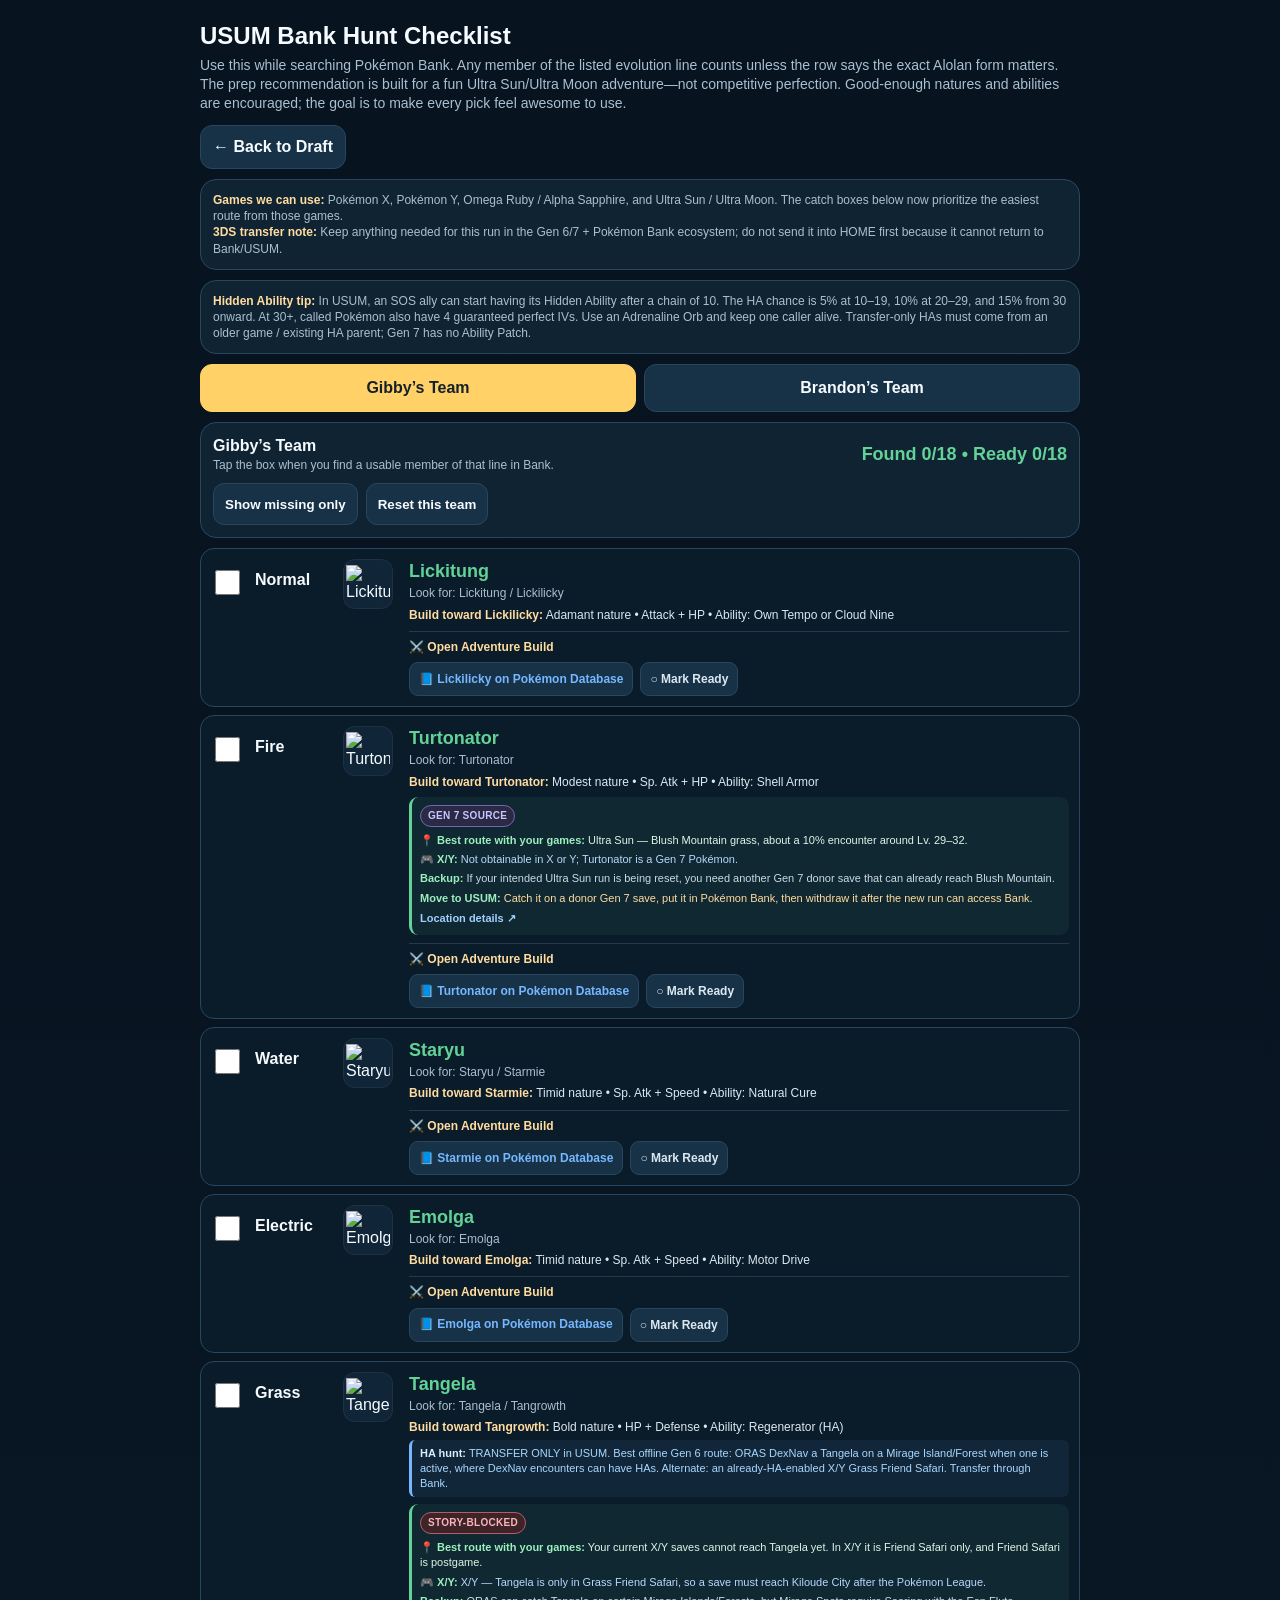
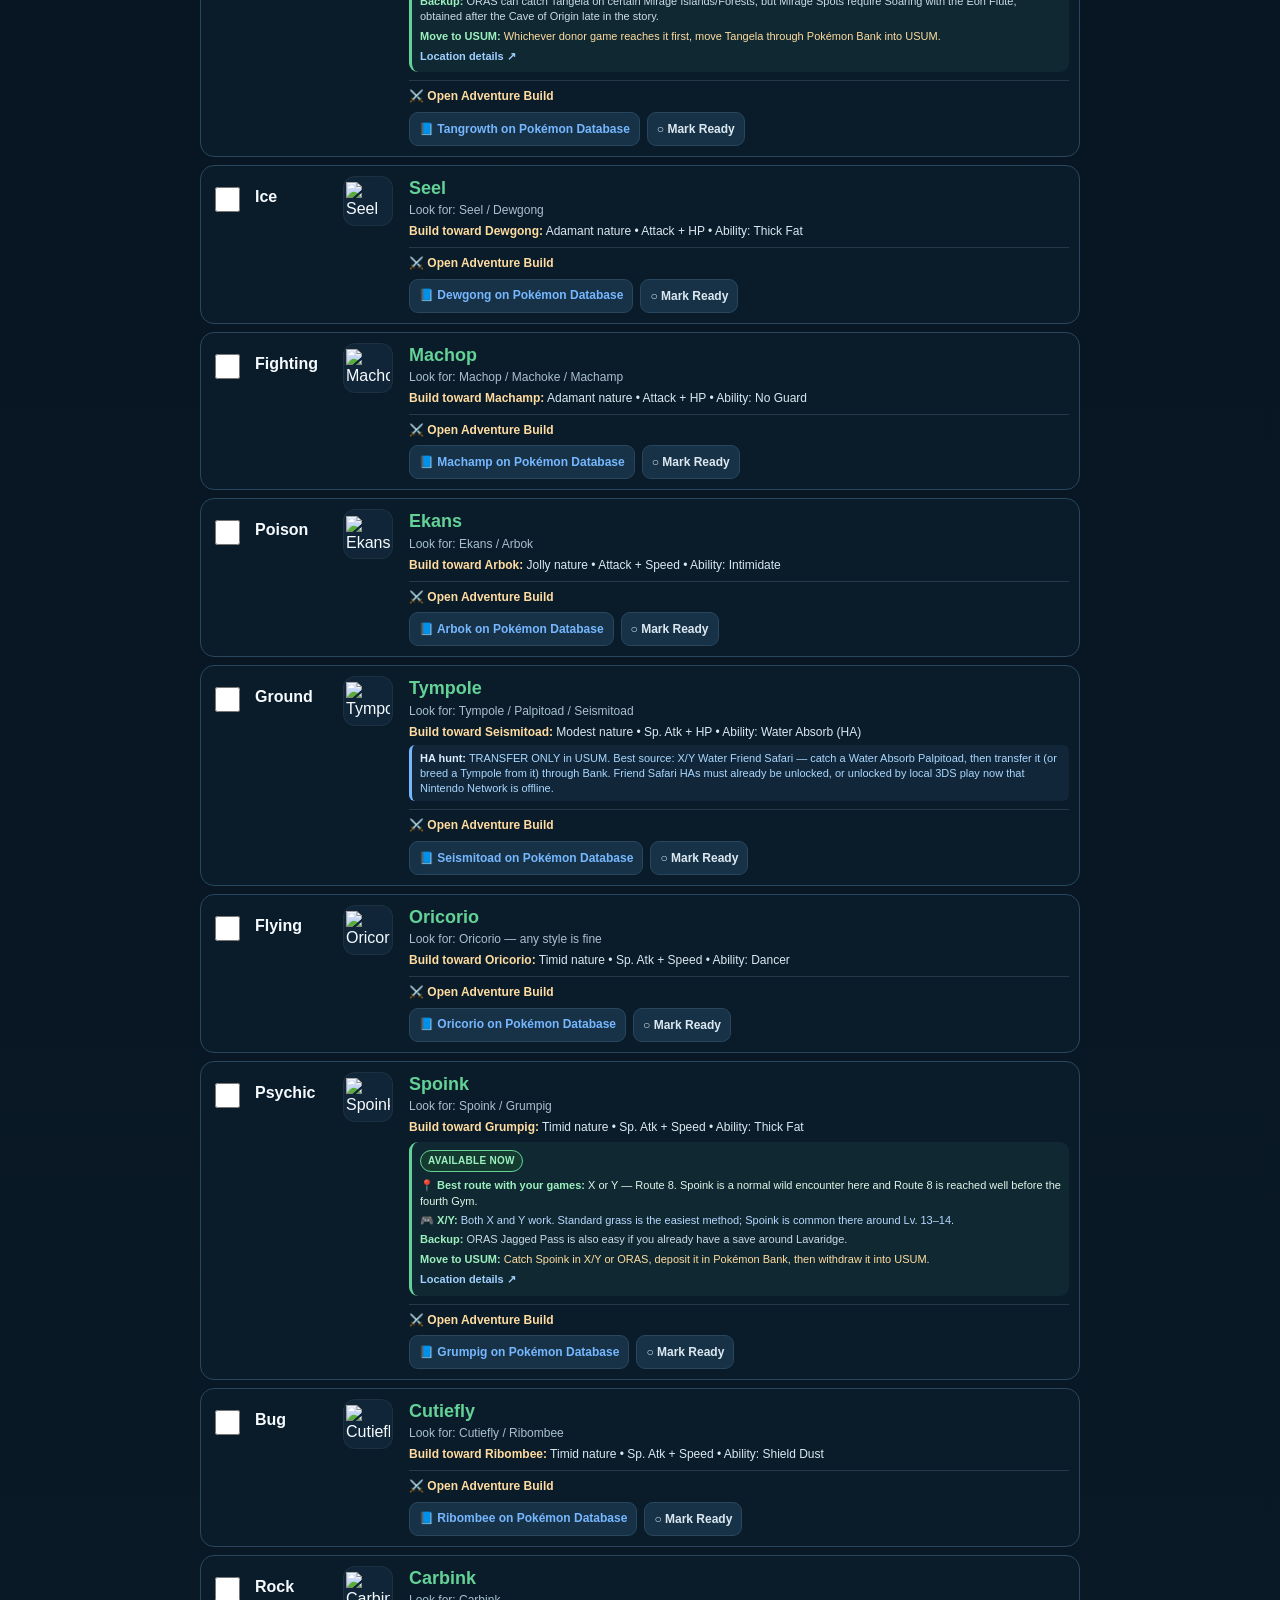
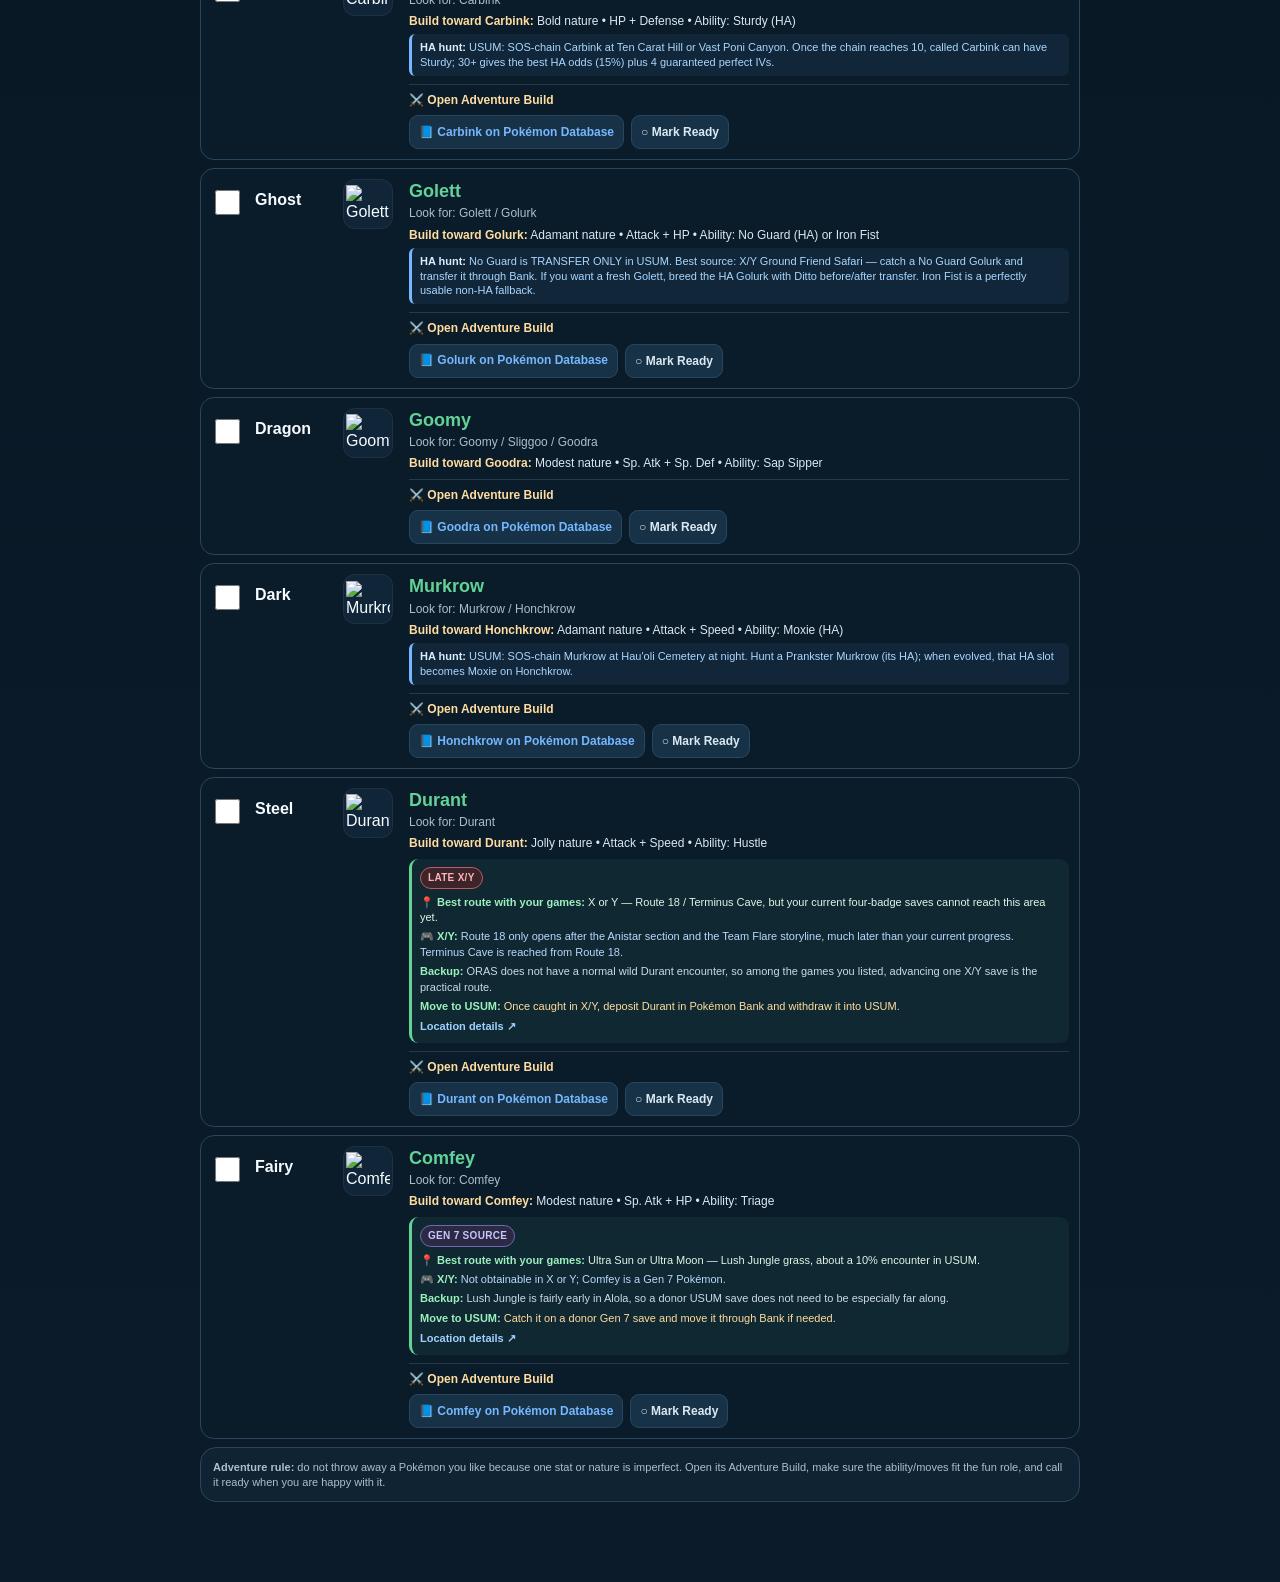
==== commit 93e8dff2: "Mark missing Pokemon by current story accessibility" ====
--- a/bank-checklist.html
+++ b/bank-checklist.html
@@ -24,7 +24,7 @@
 .adventure{margin-top:8px;border-top:1px solid rgba(169,192,208,.18);padding-top:7px}.adventure summary{cursor:pointer;color:#ffdca0;font-size:12px;font-weight:900;list-style:none}.adventure summary::-webkit-details-marker{display:none}
 .buildGrid{display:grid;grid-template-columns:1fr;gap:6px;margin-top:8px}.buildLine{font-size:11px;line-height:1.4;color:#dbe8f1}.buildLine strong{color:#9fd0ff}.moves{display:flex;gap:5px;flex-wrap:wrap;margin-top:4px}.move{font-size:10.5px;padding:4px 7px;border-radius:999px;background:#102638;border:1px solid var(--line);color:#f2f8fc}
 .fun{padding:7px 8px;background:rgba(255,209,102,.07);border-left:3px solid #ffd166;border-radius:6px;color:#ffe8ad;font-size:11px}
-.acquireBox{margin-top:7px;padding:8px;border-radius:9px;background:rgba(99,210,151,.07);border-left:3px solid #63d297;font-size:11px;line-height:1.4;color:#dff5e8}.acquireBox strong{color:#9cf0bf}.acquireXY{margin-top:4px;color:#b8d8ff}.acquireAlt{margin-top:4px;color:#c9dbe6}.acquireTransfer{margin-top:4px;color:#ffdca0}.sourceLink{display:inline-block;margin-top:5px;color:#9fd0ff;text-decoration:none;font-weight:800}
+.acquireStatus{display:inline-block;margin-bottom:6px;padding:3px 7px;border-radius:999px;font-size:10px;font-weight:900;letter-spacing:.03em}.acquireStatus.now{background:#153b30;color:#9cf0bf;border:1px solid #63d297}.acquireStatus.blocked{background:#3c2428;color:#ffb2ba;border:1px solid #b95a65}.acquireStatus.gen7{background:#2b2944;color:#c9c5ff;border:1px solid #6f68b6}.acquireBox{margin-top:7px;padding:8px;border-radius:9px;background:rgba(99,210,151,.07);border-left:3px solid #63d297;font-size:11px;line-height:1.4;color:#dff5e8}.acquireBox strong{color:#9cf0bf}.acquireXY{margin-top:4px;color:#b8d8ff}.acquireAlt{margin-top:4px;color:#c9dbe6}.acquireTransfer{margin-top:4px;color:#ffdca0}.sourceLink{display:inline-block;margin-top:5px;color:#9fd0ff;text-decoration:none;font-weight:800}
 @media(max-width:520px){.row{grid-template-columns:32px 64px 46px 1fr;gap:7px;padding:8px}.type{font-size:13px}.name{font-size:16px}.sprite{width:44px;height:44px}.sprite img{max-width:38px;max-height:38px}.prep,.line{font-size:11px}.db{font-size:11px}}
 </style>
 </head>
@@ -84,7 +84,7 @@
  ]
 };
 var BUILDS={"Lickilicky":{"role":"Bulky physical all-rounder","alt":"Adamant is ideal; Brave or Careful are perfectly fine","moves":["Return / Body Slam","Power Whip","Earthquake","Brick Break"],"item":"Silk Scarf; Leftovers later if you have one","evo":"Level up Lickitung while it knows Rollout.","breed":"Use what you have. Breeding is only worth it if you really want a better nature.","gimmick":"A huge movepool lets it surprise almost anything with coverage."},"Turtonator":{"role":"Bulky special attacker that can suddenly sweep","alt":"Modest is great; Quiet or Bold are fine","moves":["Flamethrower","Dragon Pulse","Flash Cannon","Shell Smash"],"item":"Charcoal or Dragon Fang","evo":"Does not evolve.","breed":"No special breeding needed. Nature matters much less than having Shell Smash and good STAB moves.","gimmick":"Shell Smash turns a slow tank into a sudden late-battle sweeper."},"Starmie":{"role":"Fast special attacker / emergency cleaner","alt":"Timid is ideal; Modest is also excellent","moves":["Surf","Psychic","Ice Beam","Thunderbolt"],"item":"Mystic Water or Twisted Spoon","evo":"Use a Water Stone on Staryu.","breed":"Staryu is genderless, so only bother breeding with Ditto if you specifically want a nature or better stats.","gimmick":"One of the best coverage Pokémon in the whole draft—very few fights leave it without a useful move."},"Emolga":{"role":"Fast hit-and-run special attacker","alt":"Timid is ideal; Modest or Hasty are fine","moves":["Thunderbolt","Air Slash","Volt Switch","Nuzzle"],"item":"Magnet or Sharp Beak","evo":"Does not evolve.","breed":"Use what you have. Its speed and utility matter more than perfect breeding.","gimmick":"Nuzzle guarantees paralysis while Volt Switch lets it keep bouncing in and out."},"Tangrowth":{"role":"Physical wall with sleep and sustain","alt":"Bold is ideal; Relaxed, Modest, or even Adamant can work","moves":["Giga Drain","Sleep Powder","Ancient Power","Knock Off"],"item":"Big Root or Miracle Seed; Leftovers later","evo":"Level up Tangela while it knows Ancient Power.","breed":"Only chase Regenerator if the switch-healing sounds fun to you. Chlorophyll Tangrowth is still absolutely usable in a story run.","gimmick":"It can put something to sleep, soak up physical hits, heal with Giga Drain, and keep coming back."},"Dewgong":{"role":"Comfortable bulky Water/Ice attacker","alt":"Modest is the cleanest fit; Calm, Adamant, or Quiet all work","moves":["Surf","Ice Beam","Aqua Jet","Signal Beam"],"item":"Never-Melt Ice or Mystic Water","evo":"Seel evolves at level 34.","breed":"Use what you have. Thick Fat is nice but not worth restarting your search over.","gimmick":"Very safe dual-STAB coverage plus Aqua Jet for finishing weakened targets."},"Machamp":{"role":"Heavy physical wallbreaker","alt":"Adamant is ideal; Brave or Jolly are fine","moves":["Brick Break → Dynamic Punch","Rock Slide","Knock Off","Bulk Up"],"item":"Black Belt","evo":"Machop → Machoke at level 28; Machoke → Machamp by trade.","breed":"No breeding needed. If it has No Guard, you already have the fun version.","gimmick":"No Guard makes Dynamic Punch impossible to miss later on, giving you guaranteed confusion with huge damage."},"Arbok":{"role":"Fast-ish physical disruptor","alt":"Jolly is ideal; Adamant is excellent too","moves":["Poison Jab","Crunch","Earthquake","Glare"],"item":"Poison Barb or Black Glasses","evo":"Ekans evolves at level 22.","breed":"Use what you have. Intimidate is the nicest ability, but the line is easy to enjoy without perfect prep.","gimmick":"Glare can paralyze almost anything, while Intimidate softens physical opponents immediately."},"Seismitoad":{"role":"Bulky mixed/special attacker with excellent coverage","alt":"Modest is great; Quiet, Mild, or Adamant can all work","moves":["Scald","Earth Power","Sludge Bomb","Drain Punch"],"item":"Mystic Water or Soft Sand","evo":"Tympole → Palpitoad at level 25; Palpitoad → Seismitoad at level 36.","breed":"Water Absorb is nice but not mandatory. If your existing one has Swift Swim, keep it unless you specifically want the Water immunity.","gimmick":"Water/Ground already gives it a great matchup spread, and Water Absorb can turn an enemy Water move into free healing."},"Oricorio":{"role":"Fast special attacker with form flexibility","alt":"Timid is ideal; Modest is excellent","moves":["Revelation Dance","Air Slash","Roost","Teeter Dance"],"item":"Sharp Beak or the Z-Crystal matching its style","evo":"Does not evolve. Use the island nectars to change its style whenever you want.","breed":"Use what you have. The fun is in swapping forms, not breeding perfection.","gimmick":"Revelation Dance changes type with Oricorio's style, so one Pokémon can become Fire, Electric, Psychic, or Ghost."},"Grumpig":{"role":"Quick special attacker with utility","alt":"Timid is ideal; Modest or Calm are fine","moves":["Psychic","Power Gem","Shadow Ball","Thunder Wave"],"item":"Twisted Spoon or Wise Glasses","evo":"Spoink evolves at level 32.","breed":"Use what you have. Thick Fat is a nice bonus, not a requirement.","gimmick":"It has much better coverage than people expect and Thick Fat gives it handy Fire/Ice resistance."},"Ribombee":{"role":"Very fast setup special attacker","alt":"Timid is ideal; Modest works if you prefer more power","moves":["Pollen Puff","Dazzling Gleam","Psychic","Quiver Dance"],"item":"SilverPowder or Pixie Plate","evo":"Cutiefly evolves at level 25.","breed":"No special breeding required.","gimmick":"Quiver Dance can turn this tiny Pokémon into a legitimate late-fight sweeper in one turn."},"Carbink":{"role":"Team-support wall","alt":"Bold is ideal; Calm is just as usable","moves":["Moonblast","Power Gem","Reflect","Light Screen"],"item":"Light Clay","evo":"Does not evolve.","breed":"Sturdy is helpful, but Clear Body is completely fine for the adventure. Only SOS hunt the HA if you enjoy the hunt.","gimmick":"Reflect + Light Screen can make the rest of Gibby's party dramatically harder to knock out."},"Golurk":{"role":"Huge physical attacker with weird coverage","alt":"Adamant is ideal; Brave is great too","moves":["Earthquake","Shadow Punch","Heavy Slam","Dynamic Punch / Drain Punch"],"item":"Soft Sand or Spell Tag","evo":"Golett evolves at level 43.","breed":"Iron Fist is already great. No Guard is a fun bonus, not something you need to grind for.","gimmick":"With No Guard, normally unreliable moves like Dynamic Punch become reliable; Iron Fist instead powers several punching moves."},"Goodra":{"role":"Special tank with enormous coverage","alt":"Modest is ideal; Calm or Quiet are excellent","moves":["Dragon Pulse","Flamethrower","Thunderbolt","Sludge Bomb"],"item":"Dragon Fang or Wise Glasses","evo":"Goomy → Sliggoo at level 40; level Sliggoo at 50+ while it is raining in the overworld to get Goodra.","breed":"Use what you have. Sap Sipper is especially fun because it grants a Grass immunity.","gimmick":"Goodra can walk into special attacks and answer with a ridiculously broad selection of coverage moves."},"Honchkrow":{"role":"High-risk physical snowball attacker","alt":"Adamant is ideal; Jolly is fine","moves":["Night Slash","Brave Bird","Sucker Punch","Roost"],"item":"Black Glasses or Sharp Beak","evo":"Use a Dusk Stone on Murkrow.","breed":"Moxie is exciting, but Super Luck is also a genuinely fun ability. Don't feel forced to HA hunt.","gimmick":"Moxie can turn one knockout into a chain of increasingly powerful attacks; Super Luck can instead lean into critical hits."},"Durant":{"role":"Very fast physical glass cannon","alt":"Jolly is ideal; Adamant is excellent","moves":["Iron Head","X-Scissor","Crunch","Rock Slide"],"item":"Metal Coat or SilverPowder","evo":"Does not evolve.","breed":"Use what you have. Hustle's accuracy downside is part of the chaos.","gimmick":"Hustle gives Durant absurd physical power for something this fast, at the cost of occasionally missing at the worst possible moment."},"Comfey":{"role":"Priority healing/draining specialist","alt":"Modest is ideal; Bold or Calm are great","moves":["Draining Kiss","Giga Drain","Calm Mind","Synthesis"],"item":"Big Root or Leftovers","evo":"Does not evolve.","breed":"No special breeding needed—Triage is the ability that makes the whole concept work.","gimmick":"Triage gives priority to healing moves, including draining attacks, so Comfey can heal itself before many foes can move."},"Kecleon":{"role":"Coverage attacker that constantly changes type","alt":"Adamant is ideal; Jolly or Brave are fine","moves":["Return","Shadow Claw","Brick Break","Rock Slide"],"item":"Expert Belt when available; otherwise any move-boosting item","evo":"Does not evolve.","breed":"Protean is the one HA on these teams that is especially worth seeking if practical because it completely changes how Kecleon feels to play.","gimmick":"Protean changes Kecleon's type before every attack, effectively giving STAB to its huge coverage movepool."},"Heatmor":{"role":"Slow mixed/special coverage attacker","alt":"Modest is ideal; Mild or Quiet are fine","moves":["Flamethrower","Giga Drain","Focus Blast","Will-O-Wisp"],"item":"Charcoal or Expert Belt","evo":"Does not evolve.","breed":"Use what you have. Flash Fire is a great ability without any special hunting.","gimmick":"A Fire-type suddenly healing with Giga Drain and threatening Rocks/Waters gives Heatmor a fun surprise factor."},"Pyukumuku":{"role":"Defensive oddball / boss disruptor","alt":"Bold is ideal; Calm or Impish are fine","moves":["Toxic","Recover","Counter","Soak"],"item":"Leftovers or Sitrus Berry","evo":"Does not evolve.","breed":"Unaware is excellent against setup, but Innards Out is hilarious and perfectly usable for an adventure. Only SOS hunt if you want the defensive version.","gimmick":"It barely attacks normally—its fun comes from poisoning, healing, countering physical hits, and using Soak to create weird matchups."},"Pachirisu":{"role":"Fast support nuisance","alt":"Careful is ideal; Bold or Jolly are fine","moves":["Nuzzle","Super Fang","Volt Switch","Charm"],"item":"Sitrus Berry or Magnet","evo":"Does not evolve.","breed":"Volt Absorb is nice but absolutely not required. Pickup can even be useful during an adventure.","gimmick":"Nuzzle + Super Fang lets Pachirisu cripple much stronger opponents without needing big offensive stats."},"Lilligant":{"role":"Sleep-and-sweep special attacker","alt":"Timid is ideal; Modest is excellent","moves":["Giga Drain","Quiver Dance","Sleep Powder","Petal Dance"],"item":"Miracle Seed or Big Root","evo":"Use a Sun Stone on Petilil.","breed":"Use what you have. Own Tempo pairs nicely with Petal Dance but isn't mandatory.","gimmick":"Put something to sleep, use Quiver Dance, then try to sweep before it wakes up."},"Glaceon":{"role":"Hard-hitting special Ice cannon","alt":"Modest is ideal; Quiet or Timid are fine","moves":["Ice Beam","Shadow Ball","Signal Beam","Protect"],"item":"Never-Melt Ice or Wise Glasses","evo":"Level Eevee near the Ice Rock inside Mount Lanakila.","breed":"Use what you have. Glaceon's raw Sp. Atk does most of the work.","gimmick":"It doesn't need a complicated trick—130 base Sp. Atk Ice attacks are the trick."},"Hariyama":{"role":"Huge-HP physical bruiser","alt":"Adamant is ideal; Brave or Careful are fine","moves":["Close Combat","Knock Off","Rock Slide","Bulk Up"],"item":"Black Belt","evo":"Makuhita evolves at level 24.","breed":"Guts is excellent and common enough that there is no reason to overthink breeding.","gimmick":"Massive HP lets it absorb punishment while Guts can turn an annoying status condition into extra Attack."},"Alolan Muk":{"role":"Specially bulky physical attacker","alt":"Careful is ideal; Adamant is excellent","moves":["Poison Jab","Crunch","Brick Break","Rock Slide"],"item":"Black Sludge","evo":"Alolan Grimer evolves at level 38.","breed":"Use the Alolan form you have. Poison Touch is fun, but Gluttony is also usable.","gimmick":"Its excellent special bulk and Dark typing let it soak up Psychic/Ghost pressure while spreading contact poison."},"Palossand":{"role":"Physical wall with recovery and dual STAB","alt":"Bold is ideal; Modest or Calm are fine","moves":["Shadow Ball","Earth Power","Giga Drain","Shore Up"],"item":"Soft Sand or Spell Tag","evo":"Sandygast evolves at level 42.","breed":"No special breeding needed.","gimmick":"Shore Up gives reliable healing, and Water Compaction can sharply raise Defense when a Water move hits it."},"Chatot":{"role":"Fast special chaos cannon","alt":"Timid is ideal; Modest is excellent","moves":["Chatter","Hyper Voice","Heat Wave","Nasty Plot"],"item":"Silk Scarf or Sharp Beak","evo":"Does not evolve.","breed":"Use what you have. No ability hunt is necessary.","gimmick":"Chatter is the star: respectable Flying damage plus guaranteed confusion in Gen 7, backed by Nasty Plot."},"Bruxish":{"role":"Fast physical attacker with bite coverage","alt":"Jolly is ideal; Adamant is excellent","moves":["Psychic Fangs","Waterfall","Crunch","Aqua Jet"],"item":"Mystic Water or Twisted Spoon","evo":"Does not evolve.","breed":"Strong Jaw is the ability you want, but no Hidden Ability hunt is needed.","gimmick":"Strong Jaw boosts Psychic Fangs and Crunch, while Aqua Jet gives it an emergency priority finisher."},"Golisopod":{"role":"Armored physical nuke","alt":"Adamant is ideal; Brave is perfectly fine","moves":["First Impression","Liquidation","Leech Life","Sucker Punch"],"item":"Mystic Water or SilverPowder","evo":"Wimpod evolves at level 30.","breed":"Use what you have. Emergency Exit is unavoidable, so build around its weirdness instead of fighting it.","gimmick":"First Impression hits incredibly hard on the first turn, then Emergency Exit can force a dramatic reset later."},"Shuckle":{"role":"Pure disruption wall","alt":"Bold is ideal; Calm is equally good","moves":["Toxic","Infestation","Rest","Power Split"],"item":"Leftovers","evo":"Does not evolve.","breed":"Use what you have. Sturdy is already excellent.","gimmick":"Power Split can steal the teeth from strong attackers, while Toxic + Infestation slowly traps them in a miserable little rock prison."},"Mismagius":{"role":"Fast special attacker with setup","alt":"Timid is ideal; Modest is excellent","moves":["Shadow Ball","Psychic","Thunderbolt","Calm Mind"],"item":"Spell Tag or Wise Glasses","evo":"Use a Dusk Stone on Misdreavus.","breed":"Use what you have. Levitate is automatic and excellent.","gimmick":"Three excellent coverage attacks plus Calm Mind make it flexible without needing any complicated setup."},"Alolan Exeggutor":{"role":"Slow, powerful special attacker with berry shenanigans","alt":"Modest is ideal; Quiet is great","moves":["Giga Drain","Dragon Pulse","Flamethrower","Psychic"],"item":"Sitrus Berry if using Harvest; otherwise Miracle Seed / Dragon Fang","evo":"Use a Leaf Stone on Exeggcute while in Alola to get Alolan Exeggutor.","breed":"Harvest is fun and worth using if you already have it, but Frisk is fine. Don't turn this into a grind unless the infinite-berry gimmick appeals to you.","gimmick":"Harvest can repeatedly restore a consumed berry, giving this enormous palm tree surprisingly goofy staying power."},"Alolan Persian":{"role":"Fast support pivot with deceptive physical bulk","alt":"Timid is ideal; Jolly or Calm are fine","moves":["Dark Pulse","Power Gem","Parting Shot","Taunt"],"item":"Black Glasses or Sitrus Berry","evo":"Raise Alolan Meowth's friendship, then level it up.","breed":"Use what you have; Fur Coat is the prize and doesn't require an HA hunt.","gimmick":"Fur Coat halves physical damage while Parting Shot weakens the opponent on the way out—very annoying in the best way."},"Togedemaru":{"role":"Fast physical utility attacker","alt":"Jolly is ideal; Adamant is excellent","moves":["Zing Zap","Iron Head","U-turn","Spiky Shield"],"item":"Magnet or Metal Coat","evo":"Does not evolve.","breed":"Iron Barbs and Lightning Rod are both fun. Pick whichever one your existing Togedemaru has and run with it.","gimmick":"Zing Zap can flinch, U-turn keeps momentum, and Spiky Shield punishes contact."},"Slurpuff":{"role":"Cute setup attacker with an optional ridiculous gimmick","alt":"Adamant is ideal for the physical gimmick; Jolly is fine","moves":["Play Rough","Belly Drum","Drain Punch","Return"],"item":"Sitrus Berry","evo":"Trade Swirlix while it is holding a Whipped Dream.","breed":"Only breed if you specifically want Belly Drum. If that sounds like too much work, skip it and run a normal Fairy attacker with Sweet Veil.","gimmick":"The full gimmick is Belly Drum + Sitrus Berry + Unburden: heal after the Drum, double Speed when the berry is consumed, then go wild."}};
-var ACQUIRE={"Turtonator":{"best":"Ultra Sun — Blush Mountain grass. About a 10% encounter around Lv. 29–32. This is the direct route for your copies.","xy":"Not obtainable in X or Y; Turtonator did not exist until Gen 7.","alt":"Pokémon Sun also has Turtonator at Blush Mountain. Ultra Moon does not have a normal wild Turtonator encounter.","transfer":"If caught on a different Gen 7 save, use Pokémon Bank to move it into the USUM save that needs it.","url":"https://www.serebii.net/pokedex-sm/location/776.shtml"},"Tangela":{"best":"ORAS — check Mirage Islands / Mirage Forests for a Tangela spot. If today's Mirage Spot has Tangela, catch it there.","xy":"X/Y — Tangela is a Grass Friend Safari Pokémon. If either of your 3DS Friend Safaris has Tangela, this can be faster than waiting on the right Mirage Spot.","alt":"If neither option is immediately available, check both your ORAS Mirage Spot and your unlocked X/Y Grass Friend Safaris before doing anything more complicated.","transfer":"Move it from ORAS or X/Y into Pokémon Bank, then withdraw it into USUM.","url":"https://www.serebii.net/pokedex-xy/114.shtml"},"Spoink":{"best":"ORAS — Jagged Pass. Spoink is a straightforward wild encounter there, so this is the easiest route.","xy":"X/Y — Spoink itself is not a normal wild catch. A Psychic Friend Safari can contain Grumpig; if you have one, catch Grumpig and breed it for Spoink.","alt":"USUM can also provide Grumpig in the Ultra Space Wilds Forest; breed it if you specifically want to start with Spoink.","transfer":"ORAS/X/Y route: send the Pokémon through Bank. A Grumpig caught in USUM can simply be bred on that save.","url":"https://www.serebii.net/pokedex-xy/325.shtml"},"Durant":{"best":"X or Y — Terminus Cave. Durant is common there around Lv. 44–46 and this is your easiest source.","xy":"Both X and Y work. Terminus Cave is preferable to Route 18 because Durant is easier to encounter there.","alt":"X/Y Route 18 also has Durant if you're already nearby.","transfer":"Deposit Durant in Pokémon Bank from X/Y and withdraw it into USUM.","url":"https://www.serebii.net/pokedex-xy/location/632.shtml"},"Comfey":{"best":"Ultra Sun or Ultra Moon — Lush Jungle grass, about a 10% encounter in USUM.","xy":"Not obtainable in X or Y; Comfey is a Gen 7 Pokémon.","alt":"Sun/Moon also have Comfey in Lush Jungle, but USUM is the cleaner option for you.","transfer":"No older-game transfer is needed. Catch it directly in USUM, or move it between your Gen 7 saves with Bank.","url":"https://www.serebii.net/pokedex-sm/location/764.shtml"},"Heatmor":{"best":"X or Y — Route 18. This is the direct catch route with the games you own.","xy":"Both X and Y have Heatmor on Route 18. Hordes can also include Heatmor.","alt":"Heatmor is not a normal wild catch in ORAS or USUM, so X/Y should be your first stop.","transfer":"Deposit Heatmor in Pokémon Bank from X/Y and withdraw it into USUM.","url":"https://www.serebii.net/pokedex-xy/location/631.shtml"},"Pachirisu":{"best":"X or Y — Route 12 grass / yellow flowers around Lv. 23–24.","xy":"Both versions work. If you want Volt Absorb specifically, also check any unlocked Electric Friend Safari that contains Pachirisu.","alt":"For this adventure, a normal Route 12 Pachirisu is perfectly fine unless you specifically want the HA gimmick.","transfer":"Deposit Pachirisu in Pokémon Bank from X/Y and withdraw it into USUM.","url":"https://www.serebii.net/pokedex-xy/location/417.shtml"},"Bruxish":{"best":"Ultra Sun or Ultra Moon — fish on Routes 13, 14, or 15. Bubbling/special fishing spots are far better than ordinary fishing.","xy":"Not obtainable in X or Y; Bruxish is a Gen 7 Pokémon.","alt":"Use whichever Route 13–15 bubbling fishing spot is most convenient to reset.","transfer":"No older-game transfer is needed.","url":"https://www.serebii.net/pokedex-sm/location/779.shtml"},"Swirlix":{"best":"Pokémon X — Route 7. Since you have X, this is the easiest straightforward catch.","xy":"X has the normal Route 7 Swirlix encounter. Y does not get that normal encounter. Either version can potentially have Swirlix in a Fairy Friend Safari.","alt":"If you want Unburden specifically and already have a suitable Fairy Friend Safari unlocked, use that; otherwise just catch one in X.","transfer":"Deposit Swirlix in Pokémon Bank from X and withdraw it into USUM.","url":"https://www.serebii.net/pokedex-xy/684.shtml"}};
+var ACQUIRE={"Turtonator":{"status":"GEN 7 SOURCE","statusClass":"gen7","best":"Ultra Sun — Blush Mountain grass, about a 10% encounter around Lv. 29–32.","xy":"Not obtainable in X or Y; Turtonator is a Gen 7 Pokémon.","alt":"If your intended Ultra Sun run is being reset, you need another Gen 7 donor save that can already reach Blush Mountain.","transfer":"Catch it on a donor Gen 7 save, put it in Pokémon Bank, then withdraw it after the new run can access Bank.","url":"https://www.serebii.net/pokedex-sm/location/776.shtml"},"Tangela":{"status":"STORY-BLOCKED","statusClass":"blocked","best":"Your current X/Y saves cannot reach Tangela yet. In X/Y it is Friend Safari only, and Friend Safari is postgame.","xy":"X/Y — Tangela is only in Grass Friend Safari, so a save must reach Kiloude City after the Pokémon League.","alt":"ORAS can catch Tangela on certain Mirage Islands/Forests, but Mirage Spots require Soaring with the Eon Flute, obtained after the Cave of Origin late in the story.","transfer":"Whichever donor game reaches it first, move Tangela through Pokémon Bank into USUM.","url":"https://www.serebii.net/pokedex-xy/114.shtml"},"Spoink":{"status":"AVAILABLE NOW","statusClass":"now","best":"X or Y — Route 8. Spoink is a normal wild encounter here and Route 8 is reached well before the fourth Gym.","xy":"Both X and Y work. Standard grass is the easiest method; Spoink is common there around Lv. 13–14.","alt":"ORAS Jagged Pass is also easy if you already have a save around Lavaridge.","transfer":"Catch Spoink in X/Y or ORAS, deposit it in Pokémon Bank, then withdraw it into USUM.","url":"https://www.serebii.net/pokedex-xy/location/325.shtml"},"Durant":{"status":"LATE X/Y","statusClass":"blocked","best":"X or Y — Route 18 / Terminus Cave, but your current four-badge saves cannot reach this area yet.","xy":"Route 18 only opens after the Anistar section and the Team Flare storyline, much later than your current progress. Terminus Cave is reached from Route 18.","alt":"ORAS does not have a normal wild Durant encounter, so among the games you listed, advancing one X/Y save is the practical route.","transfer":"Once caught in X/Y, deposit Durant in Pokémon Bank and withdraw it into USUM.","url":"https://www.serebii.net/pokedex-xy/location/632.shtml"},"Comfey":{"status":"GEN 7 SOURCE","statusClass":"gen7","best":"Ultra Sun or Ultra Moon — Lush Jungle grass, about a 10% encounter in USUM.","xy":"Not obtainable in X or Y; Comfey is a Gen 7 Pokémon.","alt":"Lush Jungle is fairly early in Alola, so a donor USUM save does not need to be especially far along.","transfer":"Catch it on a donor Gen 7 save and move it through Bank if needed.","url":"https://www.serebii.net/pokedex-sm/location/764.shtml"},"Heatmor":{"status":"LATE X/Y","statusClass":"blocked","best":"X or Y — Route 18, but your current four-badge saves cannot reach it yet.","xy":"Both X and Y have Heatmor on Route 18. The route is late-game and opens only after the Anistar/Team Flare stretch.","alt":"ORAS and USUM do not provide a normal wild Heatmor encounter, so advancing one X/Y donor save is the cleanest option with your current game library.","transfer":"Once caught in X/Y, deposit Heatmor in Pokémon Bank and withdraw it into USUM.","url":"https://www.serebii.net/pokedex-xy/location/631.shtml"},"Pachirisu":{"status":"AVAILABLE NOW","statusClass":"now","best":"X or Y — Route 12 grass / yellow flowers around Lv. 23–24. A save at or beyond the fourth Gym can already go back and catch it.","xy":"Both X and Y work. Route 12 is reached before the Coumarine Gym, so you do not need any more story progress.","alt":"If you later want Volt Absorb specifically, Friend Safari is an HA option, but a normal Route 12 Pachirisu is completely fine for this adventure.","transfer":"Catch it now in X/Y, put it in Bank, then withdraw it into USUM.","url":"https://www.serebii.net/pokedex-xy/location/417.shtml"},"Bruxish":{"status":"GEN 7 SOURCE","statusClass":"gen7","best":"Ultra Sun or Ultra Moon — fish on Routes 13, 14, or 15; bubbling fishing spots are much better than normal spots.","xy":"Not obtainable in X or Y; Bruxish is a Gen 7 Pokémon.","alt":"Use a donor USUM save that has reached Ula'ula Island.","transfer":"No Gen 6 transfer is needed; use Bank only if moving between your Gen 7 saves.","url":"https://www.serebii.net/pokedex-sm/location/779.shtml"},"Swirlix":{"status":"AVAILABLE NOW","statusClass":"now","best":"Pokémon X — Route 7. This is extremely early and your current X save can already catch it.","xy":"X has Swirlix as a normal Route 7 encounter. Y does not get the normal Route 7 encounter.","alt":"Friend Safari is only worth considering later if you specifically decide you want Unburden.","transfer":"Catch it now in X, deposit it in Bank, then withdraw it into USUM.","url":"https://www.serebii.net/pokedex-xy/684.shtml"}};
 var active="gibby",missing=false;
 var key="usum-bank-hunt-v1",readyKey="usum-bank-ready-v1";
 var saved=JSON.parse(localStorage.getItem(key)||'{"gibby":[],"brandon":[]}');
@@ -108,7 +108,7 @@
    var type=r[0],name=r[1],line=r[2],num=r[3],exact=r[4],target=r[5],nature=r[6],focus=r[7],ability=r[8],slug=r[9],haSource=r[10]||"",done=found.has(i),isReady=ready.has(i),b=BUILDS[target]||{},a=ACQUIRE[name]||ACQUIRE[target]||null;
    if(missing&&done)return "";
    var moves=(b.moves||[]).map(function(m){return '<span class="move">'+m+'</span>'}).join("");
-   return '<div class="row '+(done?'done ':'')+(isReady?'ready':'')+'"><input type="checkbox" aria-label="Found '+name+'" data-i="'+i+'" '+(done?'checked':'')+'><div class="type">'+type+'</div><div class="sprite"><img src="'+spriteUrl(num,name)+'" alt="'+name+'" loading="lazy"></div><div><div class="name">'+name+'</div><div class="line">Look for: '+line+'</div><div class="prep"><strong>Build toward '+target+':</strong> '+nature+' nature • '+focus+' • Ability: '+ability+'</div>'+(haSource?'<div class="haSource"><strong>HA hunt:</strong> '+haSource+'</div>':'')+(a?'<div class="acquireBox"><strong>📍 Best route with your games:</strong> '+a.best+'<div class="acquireXY"><strong>🎮 X/Y:</strong> '+a.xy+'</div><div class="acquireAlt"><strong>Backup:</strong> '+a.alt+'</div><div class="acquireTransfer"><strong>Move to USUM:</strong> '+a.transfer+'</div><a class="sourceLink" href="'+a.url+'" target="_blank" rel="noopener">Location details ↗</a></div>':'')+(exact?'<div class="exact">⚠ Exact Alolan form matters in Bank</div>':'')+'<details class="adventure"><summary>⚔️ Open Adventure Build</summary><div class="buildGrid"><div class="buildLine"><strong>Role:</strong> '+(b.role||"Flexible adventure Pokémon")+'</div><div class="buildLine"><strong>Nature flexibility:</strong> '+(b.alt||nature+" is a good target")+'</div><div class="buildLine"><strong>Moves to aim for:</strong><div class="moves">'+moves+'</div></div><div class="buildLine"><strong>Held item:</strong> '+(b.item||"Use whatever boosts its main STAB")+'</div><div class="buildLine"><strong>Evolution:</strong> '+(b.evo||"No special evolution requirement.")+'</div><div class="buildLine"><strong>Worth breeding?</strong> '+(b.breed||"Use what you have.")+'</div><div class="fun"><strong>✨ What makes it fun:</strong> '+(b.gimmick||"Give it a role you enjoy and let it shine.")+'</div></div></details><div class="rowlinks"><a class="db" href="'+dbUrl(slug)+'" target="_blank" rel="noopener">📘 '+target+' on Pokémon Database</a><button type="button" class="readyBtn '+(isReady?'on':'')+'" data-ready="'+i+'">'+(isReady?'✅ Ready for Alola':'○ Mark Ready')+'</button></div></div></div>';
+   return '<div class="row '+(done?'done ':'')+(isReady?'ready':'')+'"><input type="checkbox" aria-label="Found '+name+'" data-i="'+i+'" '+(done?'checked':'')+'><div class="type">'+type+'</div><div class="sprite"><img src="'+spriteUrl(num,name)+'" alt="'+name+'" loading="lazy"></div><div><div class="name">'+name+'</div><div class="line">Look for: '+line+'</div><div class="prep"><strong>Build toward '+target+':</strong> '+nature+' nature • '+focus+' • Ability: '+ability+'</div>'+(haSource?'<div class="haSource"><strong>HA hunt:</strong> '+haSource+'</div>':'')+(a?'<div class="acquireBox"><span class="acquireStatus '+(a.statusClass||"")+'">'+a.status+'</span><br><strong>📍 Best route with your games:</strong> '+a.best+'<div class="acquireXY"><strong>🎮 X/Y:</strong> '+a.xy+'</div><div class="acquireAlt"><strong>Backup:</strong> '+a.alt+'</div><div class="acquireTransfer"><strong>Move to USUM:</strong> '+a.transfer+'</div><a class="sourceLink" href="'+a.url+'" target="_blank" rel="noopener">Location details ↗</a></div>':'')+(exact?'<div class="exact">⚠ Exact Alolan form matters in Bank</div>':'')+'<details class="adventure"><summary>⚔️ Open Adventure Build</summary><div class="buildGrid"><div class="buildLine"><strong>Role:</strong> '+(b.role||"Flexible adventure Pokémon")+'</div><div class="buildLine"><strong>Nature flexibility:</strong> '+(b.alt||nature+" is a good target")+'</div><div class="buildLine"><strong>Moves to aim for:</strong><div class="moves">'+moves+'</div></div><div class="buildLine"><strong>Held item:</strong> '+(b.item||"Use whatever boosts its main STAB")+'</div><div class="buildLine"><strong>Evolution:</strong> '+(b.evo||"No special evolution requirement.")+'</div><div class="buildLine"><strong>Worth breeding?</strong> '+(b.breed||"Use what you have.")+'</div><div class="fun"><strong>✨ What makes it fun:</strong> '+(b.gimmick||"Give it a role you enjoy and let it shine.")+'</div></div></details><div class="rowlinks"><a class="db" href="'+dbUrl(slug)+'" target="_blank" rel="noopener">📘 '+target+' on Pokémon Database</a><button type="button" class="readyBtn '+(isReady?'on':'')+'" data-ready="'+i+'">'+(isReady?'✅ Ready for Alola':'○ Mark Ready')+'</button></div></div></div>';
  }).join("");
  document.querySelectorAll('input[data-i]').forEach(function(cb){cb.onchange=function(){
    var i=Number(cb.dataset.i),arr=new Set(saved[active]);if(cb.checked)arr.add(i);else arr.delete(i);saved[active]=Array.from(arr);save();render();
